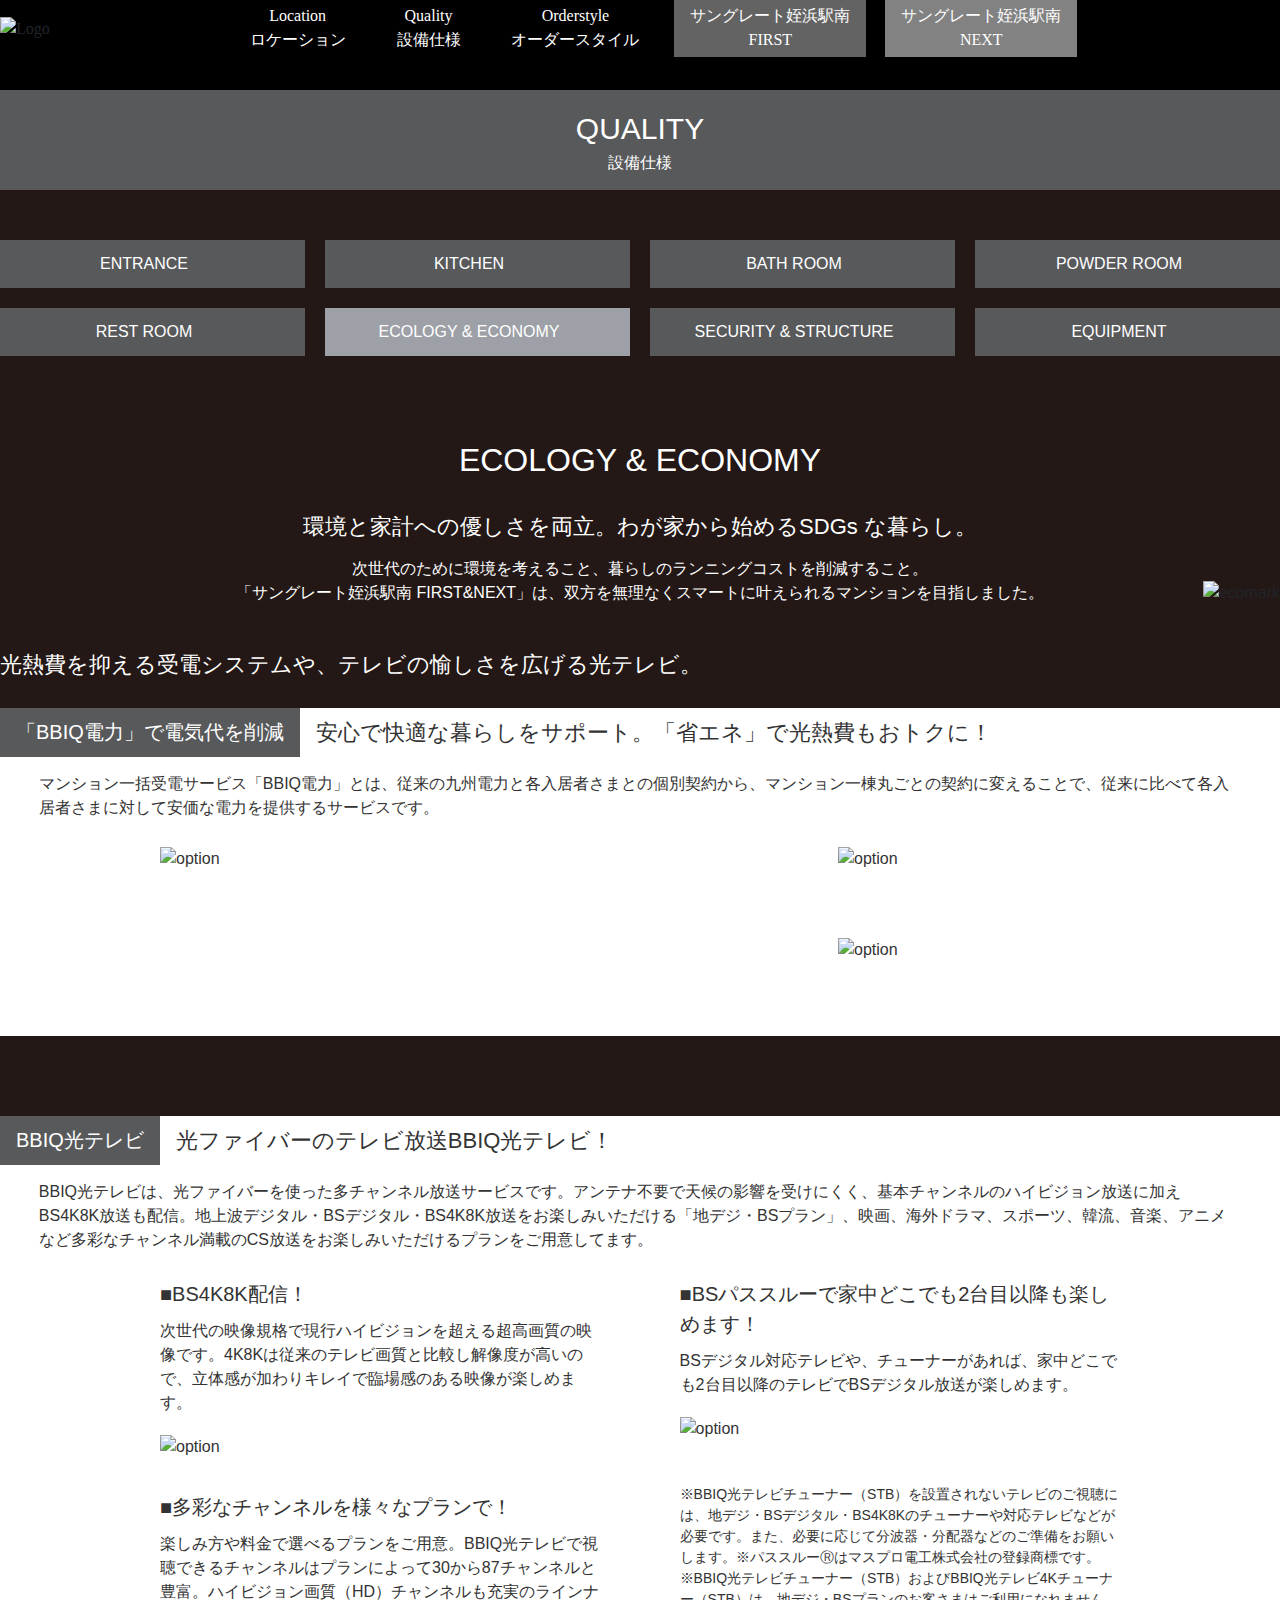
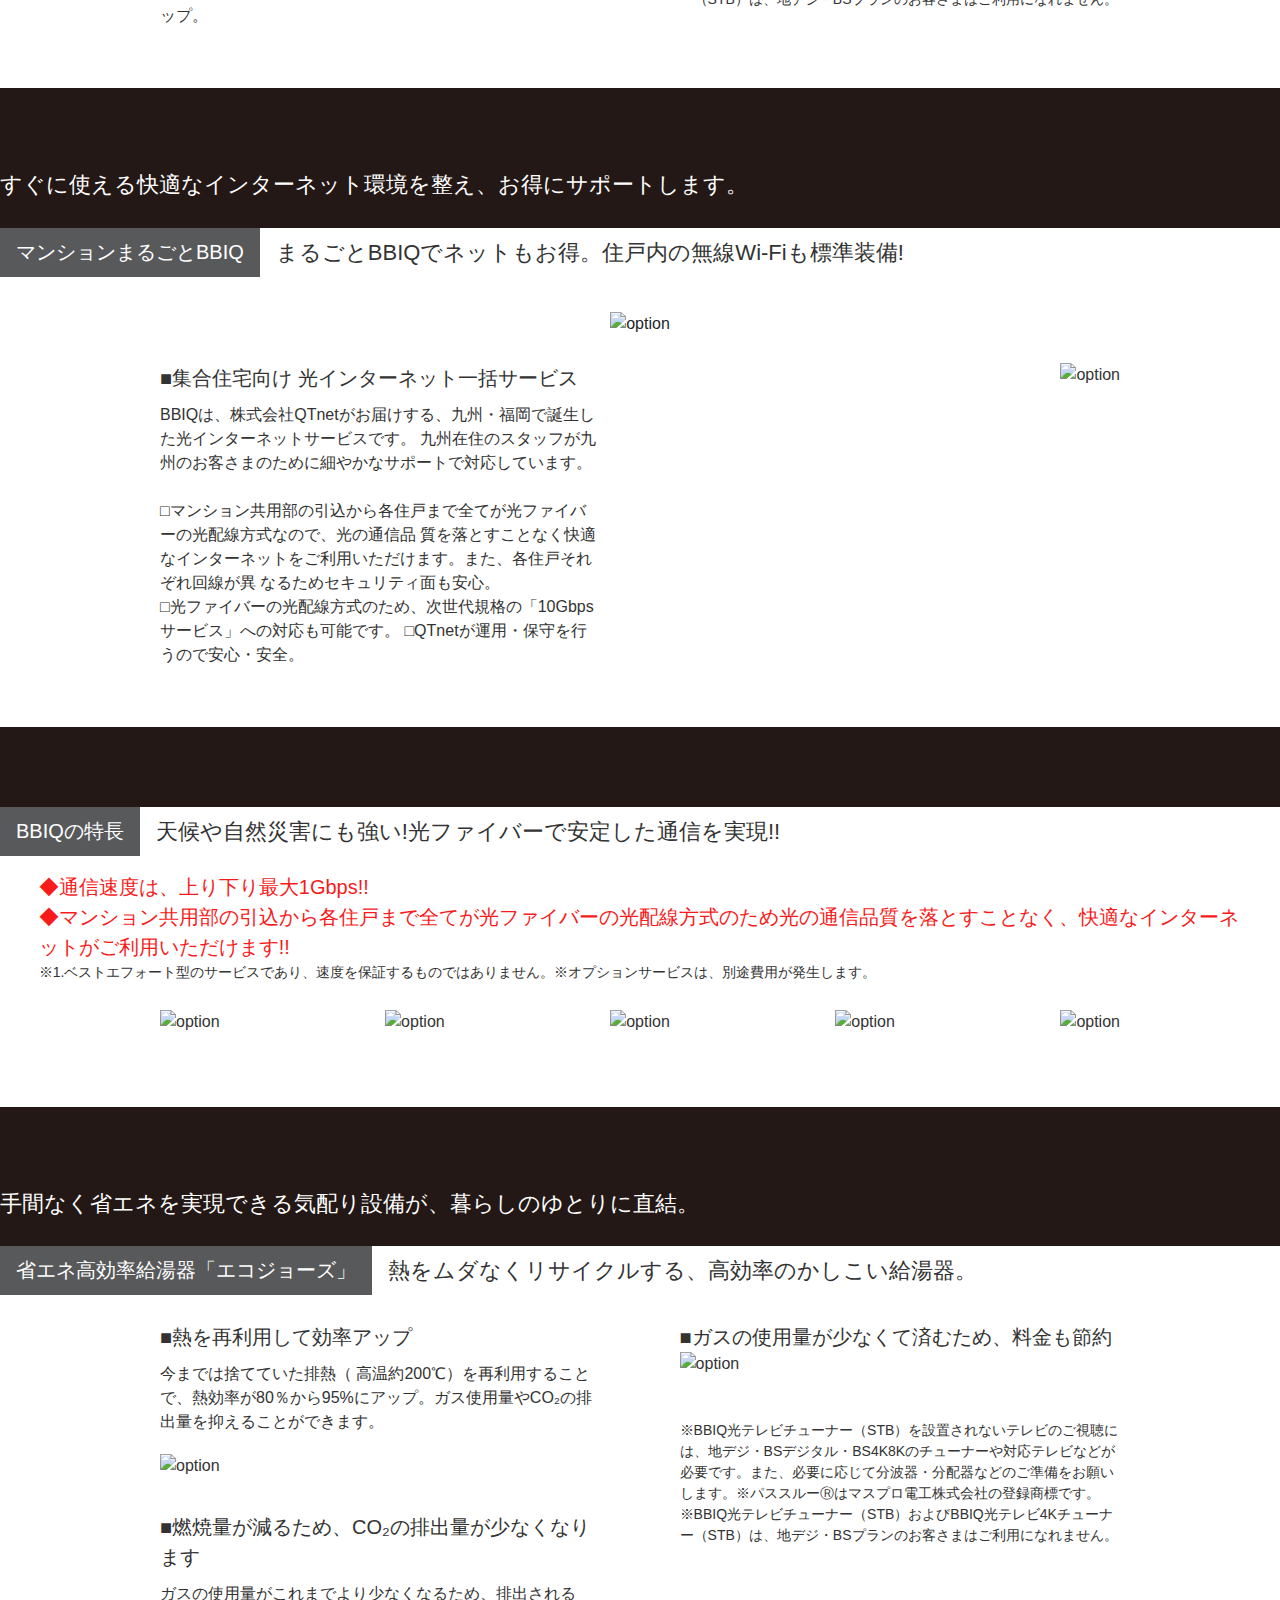
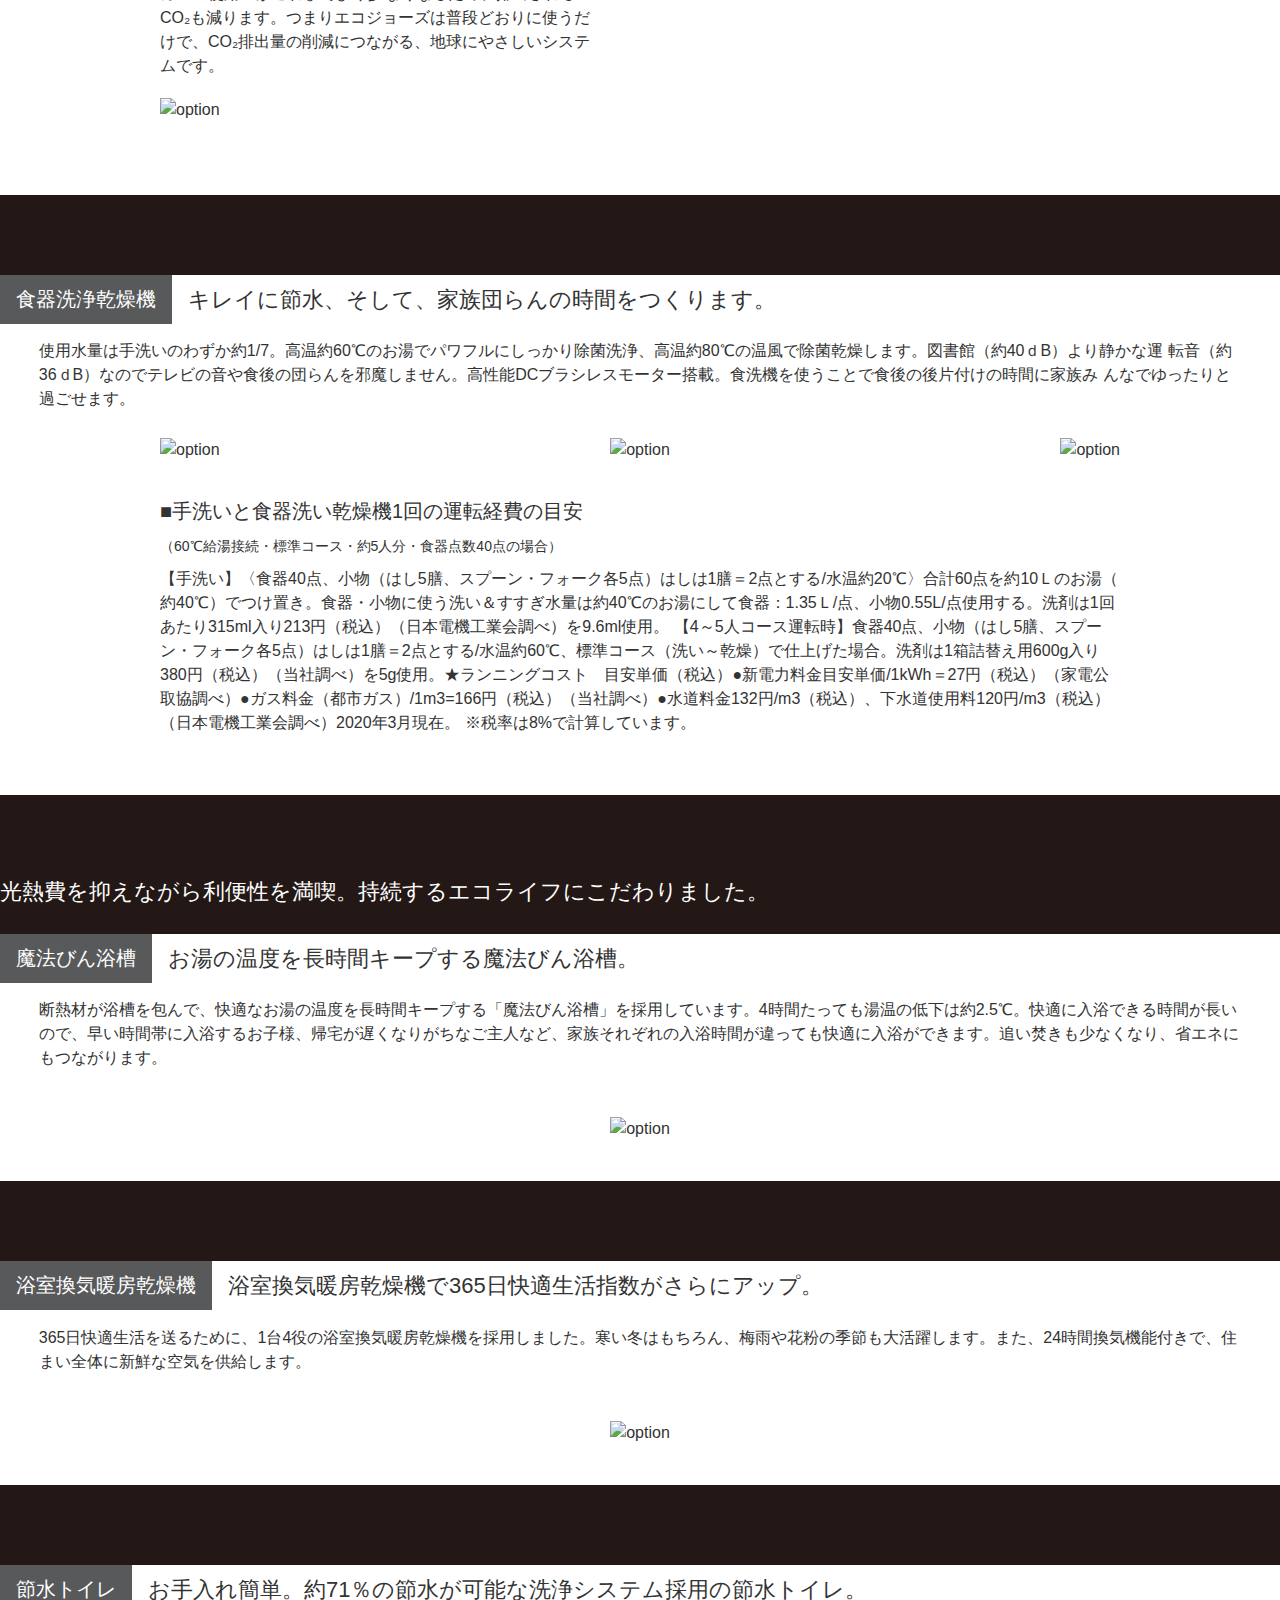
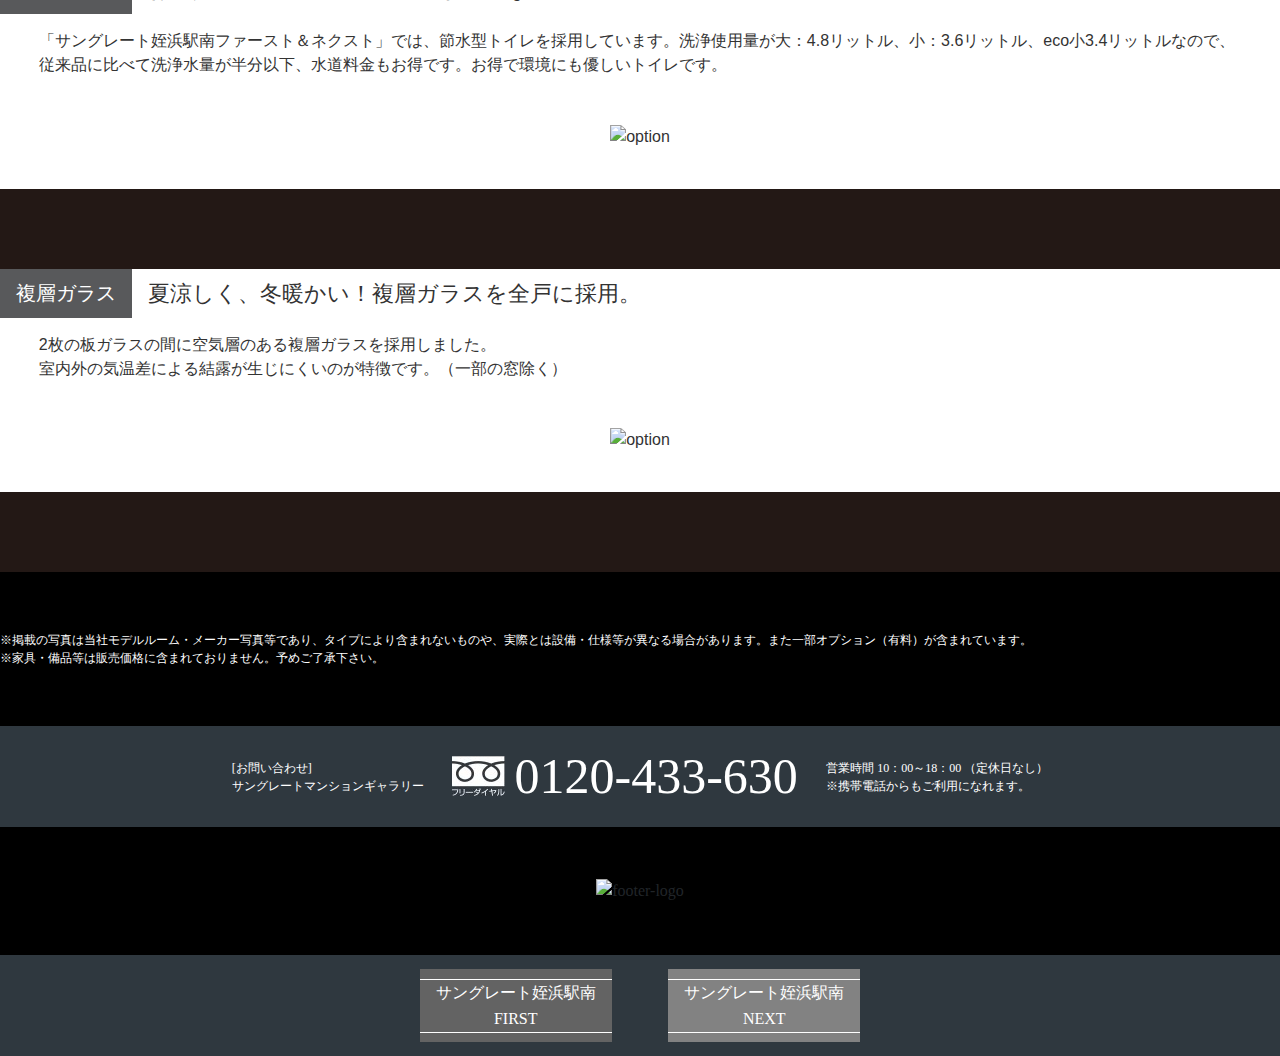
==== ecology-economy.html @ 0d8f8bd5 "fix ecology-economy sp" ====
<!DOCTYPE html>
<html lang="ja">

<head>
  <meta charset="utf-8">
  <title>ECOLOGY & ECONOMY</title>
  <meta http-equiv="X-UA-Compatible" content="IE=edge">
  <meta name="keywords" content="" />
  <meta name="description" content="" />
  <!-- favicon読み込み -->
  <link rel="icon" href="">
  <!-- Viewport読み込み -->
  <meta name="viewport" content="width=device-width, initial-scale=1, minimum-scale=1, user-scalable=yes">
  <!-- サムネイル読み込み -->
  <meta name="thumbnail" content="" />
  <!-- BootstrapのCSS読み込み -->
  <link rel="stylesheet" href="https://stackpath.bootstrapcdn.com/bootstrap/4.5.2/css/bootstrap.min.css"
    integrity="sha384-JcKb8q3iqJ61gNV9KGb8thSsNjpSL0n8PARn9HuZOnIxN0hoP+VmmDGMN5t9UJ0Z" crossorigin="anonymous">
  <!-- 個別ページStyle読み込み -->
  <link rel="stylesheet" href="stylesheet/ecology-economy/ecology-economy.css">
  <!-- Font Awesome読み込み -->
  <link rel="stylesheet" href="https://use.fontawesome.com/releases/v6.1.2/css/all.css">

</head>

<body>
  <!-- Header -->
  <header class="header" id="header">
    <div class="header__container d-flex justify-content-between">
      <div class="header__logo-area">
        <img class="header__logo-img" src="image/common/logo.png" alt="Logo">
      </div>
      <div class="header__menu-area headerMenu navWrapper align-middle">
        <nav class="headerNav">
          <ul class="header__menu-list navList d-lg-flex justify-content-between align-middle">
            <li class="header__menu-item navItem d-flex text-center c_align-items-c px-3">
              <a href="">
                <p class="header__menu-text">
                  <span class="header__menu-toptext">Location</span><br>
                  <span class="header__menu-bottomtext">ロケーション</span>
                </p>
              </a>
            </li>
            <li class="header__menu-item navItem d-flex c_align-items-c text-center px-3">
              <a href="">
                <p class="header__menu-text">
                  <span class="header__menu-toptext">Quality</span><br>
                  <span class="header__menu-bottomtext">設備仕様</span>
                </p>
              </a>
            </li>
            <li class="header__menu-item navItem d-flex c_align-items-c text-center px-3">
              <a href="">
                <p class="header__menu-text">
                  <span class="header__menu-toptext">Orderstyle</span><br>
                  <span class="header__menu-bottomtext">オーダースタイル</span>
                </p>
              </a>
            </li>
            <li
              class="header__menu-item header__menu-item--background header__menu-item--background-left navItem d-flex c_align-items-c text-center px-3">
              <a href="">
                <p class="header__menu-text">
                  <span class="header__menu-toptext">サングレート姪浜駅南</span><br>
                  <span class="header__menu-bottomtext">FIRST</span>
                </p>
              </a>
            </li>
            <li
              class="header__menu-item header__menu-item--background header__menu-item--background-right navItem d-flex c_align-items-c text-center px-3">
              <a href="">
                <p class="header__menu-text">
                  <span class="header__menu-toptext">サングレート姪浜駅南</span><br>
                  <span class="header__menu-bottomtext">NEXT</span>
                </p>
              </a>
            </li>
          </ul>
        </nav>
      </div>
      <!-- ハンバーガーメニューボタン -->
      <div burgerButton-area>
        <div class="burgerButton">
          <span class="bar bar_top"></span>
          <span class="bar bar_mid"></span>
          <span class="bar bar_bottom"></span>
        </div>
        <p class="burgerButton-menu-text">MENU</p>
      </div>
    </div>
  </header>

  <main>
    <!-- トップリボン -->
    <section class="topindex d-flex c_align-items-c" id="topindex">
      <div class="c_container">
        <p class="topindex__toptext text-center">QUALITY</p>
        <p class="topindex__bottomtext text-center">設備仕様</p>
      </div>
    </section>

    <!-- トップメニュー -->
    <section class="topmenu " id="topmenu">
      <div class="c_container topmenu__container">
        <ul class="topmenu__list-area">
          <li class="topmenu__list-item d-flex">
            <a class="w-100 d-flex c_align-items-c" href="entrance.html">
              <p class="topmenu__list-text d-inline-block">ENTRANCE</p>
              <i class="fa-solid fa-chevron-right topmenu__list-arrow pull-right"></i>
            </a>
          </li>
          <li class="topmenu__list-item d-flex">
            <a class="w-100 d-flex c_align-items-c" href="kitchen.html">
              <p class="topmenu__list-text d-inline-block">KITCHEN</p>
              <i class="fa-solid fa-chevron-right topmenu__list-arrow"></i>
            </a>
          </li>
          <li class="topmenu__list-item d-flex">
            <a class="w-100 d-flex c_align-items-c" href="bathroom.html">
              <p class="topmenu__list-text d-inline-block">BATH ROOM</p>
              <i class="fa-solid fa-chevron-right topmenu__list-arrow"></i>
            </a>
          </li>
          <li class="topmenu__list-item d-flex">
            <a class="w-100 d-flex c_align-items-c" href="powderroom.html">
              <p class="topmenu__list-text d-inline-block">POWDER ROOM</p>
              <i class="fa-solid fa-chevron-right topmenu__list-arrow"></i>
            </a>
          </li>
          <li class="topmenu__list-item d-flex">
            <a class="w-100 d-flex c_align-items-c" href="restroom.html">
              <p class="topmenu__list-text d-inline-block">REST ROOM</p>
              <i class="fa-solid fa-chevron-right topmenu__list-arrow"></i>
            </a>
          </li>
          <li class="topmenu__list-item topmenu__list-item--thispage d-flex">
            <a class="w-100 d-flex c_align-items-c" href="ecology-economy.html">
              <p class="topmenu__list-text d-inline-block">ECOLOGY & ECONOMY</p>
              <i class="fa-solid fa-chevron-right topmenu__list-arrow"></i>
            </a>
          </li>
          <li class="topmenu__list-item d-flex">
            <a class="w-100 d-flex c_align-items-c" href="security-structure.html">
              <p class="topmenu__list-text d-inline-block">SECURITY & STRUCTURE</p>
              <i class="fa-solid fa-chevron-right topmenu__list-arrow"></i>
            </a>
          </li>
          <li class="topmenu__list-item d-flex">
            <a class="w-100 d-flex c_align-items-c" href="equipment.html">
              <p class="topmenu__list-text d-inline-block">EQUIPMENT</p>
              <i class="fa-solid fa-chevron-right topmenu__list-arrow"></i>
            </a>
          </li>
        </ul>
      </div>
    </section>

    <!-- トップ -->
    <section class="topview2" id="topview2">
      <div class="c_container c_align-items-c topview2__container d-flex">
        <div class="topview2__heading-area d-flex">
          <h1 class="topview2__heading">
            ECOLOGY & ECONOMY
          </h1>
          <p class="topview2__heading-toptext">
            環境と家計への優しさを両立。わが家から始めるSDGs な暮らし。
          </p>
          <p class="topview2__heading-bottomtext">
            次世代のために環境を考えること、暮らしのランニングコストを削減すること。<br>
            「サングレート姪浜駅南 FIRST&NEXT」は、双方を無理なくスマートに叶えられるマンションを目指しました。
          </p>
        </div>
        <img class="topview2__ecomark-img" src="image/ecology-economy/ecology-economy_ecomark.png" alt="ecomark">
      </div>
    </section>

    <!-- オプション1 -->
    <section class="option">
      <div class="c_container option__container">
        <p class="option__outertext">
          光熱費を抑える受電システムや、テレビの愉しさを広げる光テレビ。
        </p>
        <div class="option__area">
          <div class="option__heading-box d-flex">
            <h2 class="option__heading-text">「BBIQ電力」で電気代を削減</h2>
            <p class="option__heading-subtext">
              安心で快適な暮らしをサポート。「省エネ」で光熱費もおトクに！
            </p>
          </div>
          <div class="option__discription-box">
            <p class="option__disctiption-text">
              マンション一括受電サービス「BBIQ電力」とは、従来の九州電力と各入居者さまとの個別契約から、マンション一棟丸ごとの契約に変えることで、従来に比べて各入居者さまに対して安価な電力を提供するサービスです。
            </p>
          </div>
          <div class="option__detail-box d-flex">
            <div class="option__detail-content d-flex">
              <img class="option__detail-content-img" src="image/ecology-economy/ecology-economy_content1-1.jpg"
                alt="option">
            </div>
            <div class="option__detail-content d-flex">
              <img class="option__detail-content-img option__detail-content-img--1-righttop"
                src="image/ecology-economy/ecology-economy_content1-2.jpg" alt="option">
              <img class="option__detail-content-img option__detail-content-img--1-rightbottom"
                src="image/ecology-economy/ecology-economy_content1-3.jpg" alt="option">
            </div>
          </div>
        </div>

        <div class="option__area">
          <div class="option__heading-box d-flex">
            <h2 class="option__heading-text">BBIQ光テレビ</h2>
            <p class="option__heading-subtext">
              光ファイバーのテレビ放送BBIQ光テレビ！
            </p>
          </div>
          <div class="option__discription-box">
            <p class="option__disctiption-text">
              BBIQ光テレビは、光ファイバーを使った多チャンネル放送サービスです。アンテナ不要で天候の影響を受けにくく、基本チャンネルのハイビジョン放送に加えBS4K8K放送も配信。地上波デジタル・BSデジタル・BS4K8K放送をお楽しみいただける「地デジ・BSプラン」、映画、海外ドラマ、スポーツ、韓流、音楽、アニメなど多彩なチャンネル満載のCS放送をお楽しみいただけるプランをご用意してます。
            </p>
          </div>
          <div class="option__detail-box d-flex">
            <div class="option__detail-content option__detail-content--2-left d-flex">
              <h3 class="option__detail-content-heading-text">■BS4K8K配信！</h3>
              <p class="option__detail-content-text">
                次世代の映像規格で現行ハイビジョンを超える超高画質の映像です。4K8Kは従来のテレビ画質と比較し解像度が高いので、立体感が加わりキレイで臨場感のある映像が楽しめます。
              </p>
              <img class="option__detail-content-img" src="image/ecology-economy/ecology-economy_content2-1.jpg"
                alt="option">
              <h3 class="option__detail-content-heading-text">■多彩なチャンネルを様々なプランで！</h3>
              <p class="option__detail-content-text">
                楽しみ方や料金で選べるプランをご用意。BBIQ光テレビで視聴できるチャンネルはプランによって30から87チャンネルと豊富。ハイビジョン画質（HD）チャンネルも充実のラインナップ。
              </p>
            </div>
            <div class="option__detail-content option__detail-content--2-right d-flex">
              <h3 class="option__detail-content-heading-text">■BSパススルーで家中どこでも2台目以降も楽しめます！</h3>
              <p class="option__detail-content-text">
                BSデジタル対応テレビや、チューナーがあれば、家中どこでも2台目以降のテレビでBSデジタル放送が楽しめます。
              </p>
              <img class="option__detail-content-img" src="image/ecology-economy/ecology-economy_content2-2.jpg"
                alt="option">
              <p class="option__detail-content-text-small">
                ※BBIQ光テレビチューナー（STB）を設置されないテレビのご視聴には、地デジ・BSデジタル・BS4K8Kのチューナーや対応テレビなどが必要です。また、必要に応じて分波器・分配器などのご準備をお願いします。※パススルーⓇはマスプロ電工株式会社の登録商標です。※BBIQ光テレビチューナー（STB）およびBBIQ光テレビ4Kチューナー（STB）は、地デジ・BSプランのお客さまはご利用になれません。
              </p>
            </div>
          </div>
        </div>

        <p class="option__outertext">
          すぐに使える快適なインターネット環境を整え、お得にサポートします。
        </p>
        <div class="option__area">
          <div class="option__heading-box d-flex">
            <h2 class="option__heading-text">マンションまるごとBBIQ</h2>
            <p class="option__heading-subtext">
              まるごとBBIQでネットもお得。住戸内の無線Wi-Fiも標準装備!
            </p>
          </div>
          <div class="option__discription-box option__discription-box--3">
            <img class="option__center-img" src="image/ecology-economy/ecology-economy_content3-1.jpg" alt="option">
          </div>
          <div class="option__detail-box d-flex">
            <div class="option__detail-content option__detail-content--2-left d-flex">
              <h3 class="option__detail-content-heading-text">■集合住宅向け 光インターネット一括サービス</h3>
              <p class="option__detail-content-text">
                BBIQは、株式会社QTnetがお届けする、九州・福岡で誕生した光インターネットサービスです。 九州在住のスタッフが九州のお客さまのために細やかなサポートで対応しています。<br>
                <br>
                □マンション共用部の引込から各住戸まで全てが光ファイバーの光配線方式なので、光の通信品
                質を落とすことなく快適なインターネットをご利用いただけます。また、各住戸それぞれ回線が異
                なるためセキュリティ面も安心。<br>
                □光ファイバーの光配線方式のため、次世代規格の「10Gbpsサービス」への対応も可能です。
                □QTnetが運用・保守を行うので安心・安全。
              </p>
            </div>
            <div class="option__detail-content d-flex">
              <img class="option__detail-content-img" src="image/ecology-economy/ecology-economy_content3-2.jpg"
                alt="option">
            </div>
          </div>
        </div>

        <div class="option__area">
          <div class="option__heading-box d-flex">
            <h2 class="option__heading-text">BBIQの特長</h2>
            <p class="option__heading-subtext">
              天候や自然災害にも強い!光ファイバーで安定した通信を実現!!
            </p>
          </div>
          <div class="option__discription-box">
            <p class="option__disctiption-text option__disctiption-text--4-top">
              ◆通信速度は、上り下り最大1Gbps!!<br>
              ◆マンション共用部の引込から各住戸まで全てが光ファイバーの光配線方式のため光の通信品質を落とすことなく、快適なインターネットがご利用いただけます!!
            </p>
            <p class="option__disctiption-text option__disctiption-text--4-top2">
              ※1.ベストエフォート型のサービスであり、速度を保証するものではありません。※オプションサービスは、別途費用が発生します。 </p>
          </div>
          <div class="option__detail-box option__detail-box--4 d-flex">
            <img class="option__detail-content-img option__detail-content-img--sp-small3" src="image/ecology-economy/ecology-economy_content4-1.jpg"
              alt="option">
            <img class="option__detail-content-img option__detail-content-img--sp-small3" src="image/ecology-economy/ecology-economy_content4-2.jpg"
              alt="option">
            <img class="option__detail-content-img option__detail-content-img--sp-small3" src="image/ecology-economy/ecology-economy_content4-3.jpg"
              alt="option">
            <img class="option__detail-content-img" src="image/ecology-economy/ecology-economy_content4-4.jpg"
              alt="option">
            <img class="option__detail-content-img" src="image/ecology-economy/ecology-economy_content4-5.jpg"
              alt="option">
          </div>
        </div>

        <p class="option__outertext">
          手間なく省エネを実現できる気配り設備が、暮らしのゆとりに直結。
        </p>
        <div class="option__area">
          <div class="option__heading-box d-flex">
            <h2 class="option__heading-text">省エネ高効率給湯器「エコジョーズ」</h2>
            <p class="option__heading-subtext">
              熱をムダなくリサイクルする、高効率のかしこい給湯器。
            </p>
          </div>
          <div class="option__detail-box d-flex">
            <div class="option__detail-content option__detail-content--2-left d-flex">
              <h3 class="option__detail-content-heading-text">■熱を再利用して効率アップ</h3>
              <p class="option__detail-content-text">
                今までは捨てていた排熱（ 高温約200℃）を再利用することで、熱効率が80％から95%にアップ。ガス使用量やCO₂の排出量を抑えることができます。
              </p>
              <img class="option__detail-content-img" src="image/ecology-economy/ecology-economy_content5-1.jpg"
                alt="option">
              <h3 class="option__detail-content-heading-text">■燃焼量が減るため、CO₂の排出量が少なくなります</h3>
              <p class="option__detail-content-text">
                ガスの使用量がこれまでより少なくなるため、排出されるCO₂も減ります。つまりエコジョーズは普段どおりに使うだけで、CO₂排出量の削減につながる、地球にやさしいシステムです。
              </p>
              <img class="option__detail-content-img" src="image/ecology-economy/ecology-economy_content5-2.jpg"
                alt="option">
            </div>
            <div class="option__detail-content option__detail-content--2-right d-flex">
              <h3 class="option__detail-content-heading-text">■ガスの使用量が少なくて済むため、料金も節約</h3>
              <img class="option__detail-content-img" src="image/ecology-economy/ecology-economy_content5-3.jpg"
                alt="option">
              <p class="option__detail-content-text-small">
                ※BBIQ光テレビチューナー（STB）を設置されないテレビのご視聴には、地デジ・BSデジタル・BS4K8Kのチューナーや対応テレビなどが必要です。また、必要に応じて分波器・分配器などのご準備をお願いします。※パススルーⓇはマスプロ電工株式会社の登録商標です。※BBIQ光テレビチューナー（STB）およびBBIQ光テレビ4Kチューナー（STB）は、地デジ・BSプランのお客さまはご利用になれません。
              </p>
            </div>
          </div>
        </div>

        <div class="option__area">
          <div class="option__heading-box d-flex">
            <h2 class="option__heading-text">食器洗浄乾燥機</h2>
            <p class="option__heading-subtext">
              キレイに節水、そして、家族団らんの時間をつくります。
            </p>
          </div>
          <div class="option__discription-box">
            <p class="option__disctiption-text">
              使用水量は手洗いのわずか約1/7。高温約60℃のお湯でパワフルにしっかり除菌洗浄、高温約80℃の温風で除菌乾燥します。図書館（約40ｄB）より静かな運
              転音（約36ｄB）なのでテレビの音や食後の団らんを邪魔しません。高性能DCブラシレスモーター搭載。食洗機を使うことで食後の後片付けの時間に家族み
              んなでゆったりと過ごせます。
            </p>
          </div>
          <div class="option__detail-box option__detail-box--6 d-flex">
            <div class="option__detail-content-top d-flex">
              <img class="option__detail-content-img" src="image/ecology-economy/ecology-economy_content6-1.jpg"
                alt="option">
              <img class="option__detail-content-img option__detail-content-img--sp-small1"
                src="image/ecology-economy/ecology-economy_content6-2.jpg" alt="option">
              <img class="option__detail-content-img option__detail-content-img--sp-small2"
                src="image/ecology-economy/ecology-economy_content6-3.jpg" alt="option">
            </div>
            <div class="option__detail-content-bottom d-flex">
              <h3 class="option__detail-content-heading-text">■手洗いと食器洗い乾燥機1回の運転経費の目安</h3>
              <p class="option__detail-content-text-small">
                （60℃給湯接続・標準コース・約5人分・食器点数40点の場合）
              </p>
              <p class="option__detail-content-text">
                【手洗い】〈食器40点、小物（はし5膳、スプーン・フォーク各5点）はしは1膳＝2点とする/水温約20℃〉合計60点を約10Ｌのお湯（
                約40℃）でつけ置き。食器・小物に使う洗い＆すすぎ水量は約40℃のお湯にして食器：1.35Ｌ/点、小物0.55L/点使用する。洗剤は1回あたり315ml入り213円（税込）（日本電機工業会調べ）を9.6ml使用。
                【4～5人コース運転時】食器40点、小物（はし5膳、スプーン・フォーク各5点）はしは1膳＝2点とする/水温約60℃、標準コース（洗い～乾燥）で仕上げた場合。洗剤は1箱詰替え用600g入り380円（税込）（当社調べ）を5g使用。★ランニングコスト　目安単価（税込）●新電力料金目安単価/1kWh＝27円（税込）（家電公取協調べ）●ガス料金（都市ガス）/1m3=166円（税込）（当社調べ）●水道料金132円/m3（税込）、下水道使用料120円/m3（税込）（日本電機工業会調べ）2020年3月現在。
                ※税率は8%で計算しています。
              </p>
            </div>
          </div>
        </div>

        <p class="option__outertext">
          光熱費を抑えながら利便性を満喫。持続するエコライフにこだわりました。
        </p>
        <div class="option__area">
          <div class="option__heading-box d-flex">
            <h2 class="option__heading-text">魔法びん浴槽</h2>
            <p class="option__heading-subtext">
              お湯の温度を長時間キープする魔法びん浴槽。
            </p>
          </div>
          <div class="option__discription-box">
            <p class="option__disctiption-text">
              断熱材が浴槽を包んで、快適なお湯の温度を長時間キープする「魔法びん浴槽」を採用しています。4時間たっても湯温の低下は約2.5℃。快適に入浴できる時間が長いので、早い時間帯に入浴するお子様、帰宅が遅くなりがちなご主人など、家族それぞれの入浴時間が違っても快適に入浴ができます。追い焚きも少なくなり、省エネにもつながります。
            </p>
          </div>
          <div class="option__detail-box option__detail-box--center d-flex">
            <img class="option__center-img option__center-img--pc" src="image/ecology-economy/ecology-economy_content7-1.jpg" alt="option">
            <img class="option__center-img option__center-img--sp" src="image/ecology-economy/ecology-economy_content7-1-1sp.jpg" alt="option">
            <img class="option__center-img option__center-img--sp" src="image/ecology-economy/ecology-economy_content7-1-2sp.jpg" alt="option">
          </div>
        </div>

        <div class="option__area">
          <div class="option__heading-box d-flex">
            <h2 class="option__heading-text">浴室換気暖房乾燥機</h2>
            <p class="option__heading-subtext">
              浴室換気暖房乾燥機で365日快適生活指数がさらにアップ。
            </p>
          </div>
          <div class="option__discription-box">
            <p class="option__disctiption-text">
              365日快適生活を送るために、1台4役の浴室換気暖房乾燥機を採用しました。寒い冬はもちろん、梅雨や花粉の季節も大活躍します。また、24時間換気機能付きで、住まい全体に新鮮な空気を供給します。
            </p>
          </div>
          <div class="option__detail-box option__detail-box--center d-flex">
            <img class="option__center-img option__center-img--pc" src="image/ecology-economy/ecology-economy_content8-1.jpg" alt="option">
            <img class="option__center-img option__center-img--sp" src="image/ecology-economy/ecology-economy_content8-1-1sp.jpg" alt="option">
            <img class="option__center-img option__center-img--sp" src="image/ecology-economy/ecology-economy_content8-1-2sp.jpg" alt="option">
            <img class="option__center-img option__center-img--sp" src="image/ecology-economy/ecology-economy_content8-1-3sp.jpg" alt="option">
            <img class="option__center-img option__center-img--sp" src="image/ecology-economy/ecology-economy_content8-1-4sp.jpg" alt="option">
          </div>
        </div>

        <div class="option__area">
          <div class="option__heading-box d-flex">
            <h2 class="option__heading-text">節水トイレ</h2>
            <p class="option__heading-subtext">
              お手入れ簡単。約71％の節水が可能な洗浄システム採用の節水トイレ。
            </p>
          </div>
          <div class="option__discription-box">
            <p class="option__disctiption-text">
              「サングレート姪浜駅南ファースト＆ネクスト」では、節水型トイレを採用しています。洗浄使用量が大：4.8リットル、小：3.6リットル、eco小3.4リットルなので、従来品に比べて洗浄水量が半分以下、水道料金もお得です。お得で環境にも優しいトイレです。
            </p>
          </div>
          <div class="option__detail-box option__detail-box--center d-flex">
            <img class="option__center-img option__center-img--pc" src="image/ecology-economy/ecology-economy_content9-1.jpg" alt="option">
            <img class="option__center-img option__center-img--sp" src="image/ecology-economy/ecology-economy_content9-1-1sp.jpg" alt="option">
            <img class="option__center-img option__center-img--sp" src="image/ecology-economy/ecology-economy_content9-1-2sp.jpg" alt="option">
          </div>
        </div>

        <div class="option__area">
          <div class="option__heading-box d-flex">
            <h2 class="option__heading-text">複層ガラス</h2>
            <p class="option__heading-subtext">
              夏涼しく、冬暖かい！複層ガラスを全戸に採用。
            </p>
          </div>
          <div class="option__discription-box">
            <p class="option__disctiption-text">
              2枚の板ガラスの間に空気層のある複層ガラスを採用しました。<br>
              室内外の気温差による結露が生じにくいのが特徴です。（一部の窓除く）
            </p>
          </div>
          <div class="option__detail-box option__detail-box--center d-flex">
            <img class="option__center-img option__center-img--pc" src="image/ecology-economy/ecology-economy_content10-1.jpg" alt="option">
            <img class="option__center-img option__center-img--sp" src="image/ecology-economy/ecology-economy_content10-1-1sp.jpg" alt="option">
            <img class="option__center-img option__center-img--sp" src="image/ecology-economy/ecology-economy_content10-1-2sp.jpg" alt="option">
          </div>
        </div>
      </div>
    </section>


    <!-- Footer -->
    <footer class="footer" id="footer">
      <div class="footer__attention-area d-flex c_align-items-c">
        <div class="c_container">
          <p class="footer__attention-text">
            ※掲載の写真は当社モデルルーム・メーカー写真等であり、タイプにより含まれないものや、実際とは設備・仕様等が異なる場合があります。また一部オプション（有料）が含まれています。<br>
            ※家具・備品等は販売価格に含まれておりません。予めご了承下さい。
          </p>
        </div>
      </div>
      <div class="footer__top-area d-flex justify-content-center c_align-items-c">
        <div class="footer__top-left-box">
          <p class="footer__top-left-text">
            [お問い合わせ]<br>
            サングレートマンションギャラリー
          </p>
        </div>
        <div class="footer__top-middle-box d-flex justify-content-center c_align-items-c">
          <img class="footer__top-middle-img" src="image/common/freedial.jpg" alt="">
          <p class="footer__top-middle-text">
            0120-433-630
          </p>
        </div>
        <div class="footer__top-right-box">
          <p class="footer__top-right-text">
            営業時間 10：00～18：00 （定休日なし）<br>
            ※携帯電話からもご利用になれます。
          </p>
        </div>
      </div>
      <div class="footer__middle-area d-flex justify-content-center c_align-items-c">
        <img class="footer__middle-img" src="image/common/footer.jpg" alt="footer-logo">
      </div>
      <div class="footer__bottom-area justify-content-center c_align-items-c">
        <div class="footer__bottom-box footer__bottom-box--left d-flex c_align-items-c">
          <a href="">
            <p class="footer__bottom-text  text-center px-3">
              サングレート姪浜駅南<br>
              FIRST
            </p>
          </a>
        </div>
        <div class="footer__bottom-box footer__bottom-box--right d-flex c_align-items-c ">
          <a href="">
            <p class="footer__bottom-text text-center px-3">
              サングレート姪浜駅南<br>
              NEXT
            </p>
          </a>
        </div>
      </div>
    </footer>
    <!-- jQuery Javascript読み込み -->
    <script src="https://ajax.googleapis.com/ajax/libs/jquery/3.4.1/jquery.min.js"></script>
    <!-- Bootstrap Javascript読み込み-->
    <script src="//maxcdn.bootstrapcdn.com/bootstrap/3.3.5/js/bootstrap.min.js"></script>
    <!-- Javascript読み込み -->
    <script src="script/script.js"></script>
</body>

</html>
---- stylesheet/ecology-economy/ecology-economy.css ----
@charset "UTF-8";
/*! destyle.css v2.0.2 | MIT License | https://github.com/nicolas-cusan/destyle.css */
/* Reset box-model and set borders */
/* ============================================ */
*,
::before,
::after {
  box-sizing: border-box;
  border-style: solid;
  border-width: 0;
}

/* Document */
/* ============================================ */
/**
 * 1. Correct the line height in all browsers.
 * 2. Prevent adjustments of font size after orientation changes in iOS.
 * 3. Remove gray overlay on links for iOS.
 */
html {
  line-height: 1.15; /* 1 */
  -webkit-text-size-adjust: 100%; /* 2 */
  -webkit-tap-highlight-color: transparent; /* 3*/
}

/* Sections */
/* ============================================ */
/**
 * Remove the margin in all browsers.
 */
body {
  margin: 0;
}

/**
 * Render the `main` element consistently in IE.
 */
main {
  display: block;
}

/* Vertical rhythm */
/* ============================================ */
p,
table,
blockquote,
address,
pre,
iframe,
form,
figure,
dl {
  margin: 0;
}

/* Headings */
/* ============================================ */
h1,
h2,
h3,
h4,
h5,
h6 {
  font-size: inherit;
  line-height: inherit;
  font-weight: inherit;
  margin: 0;
}

/* Lists (enumeration) */
/* ============================================ */
ul,
ol {
  margin: 0;
  padding: 0;
  list-style: none;
}

/* Lists (definition) */
/* ============================================ */
dt {
  font-weight: bold;
}

dd {
  margin-left: 0;
}

/* Grouping content */
/* ============================================ */
/**
 * 1. Add the correct box sizing in Firefox.
 * 2. Show the overflow in Edge and IE.
 */
hr {
  box-sizing: content-box; /* 1 */
  height: 0; /* 1 */
  overflow: visible; /* 2 */
  border-top-width: 1px;
  margin: 0;
  clear: both;
  color: inherit;
}

/**
 * 1. Correct the inheritance and scaling of font size in all browsers.
 * 2. Correct the odd `em` font sizing in all browsers.
 */
pre {
  font-family: monospace, monospace; /* 1 */
  font-size: inherit; /* 2 */
}

address {
  font-style: inherit;
}

/* Text-level semantics */
/* ============================================ */
/**
 * Remove the gray background on active links in IE 10.
 */
a {
  background-color: transparent;
  text-decoration: none;
  color: inherit;
}

a:hover {
  text-decoration: none;
  color: inherit;
}

/**
 * 1. Remove the bottom border in Chrome 57-
 * 2. Add the correct text decoration in Chrome, Edge, IE, Opera, and Safari.
 */
abbr[title] {
  text-decoration: underline; /* 2 */
  -webkit-text-decoration: underline dotted;
          text-decoration: underline dotted; /* 2 */
}

/**
 * Add the correct font weight in Chrome, Edge, and Safari.
 */
b,
strong {
  font-weight: bolder;
}

/**
 * 1. Correct the inheritance and scaling of font size in all browsers.
 * 2. Correct the odd `em` font sizing in all browsers.
 */
code,
kbd,
samp {
  font-family: monospace, monospace; /* 1 */
  font-size: inherit; /* 2 */
}

/**
 * Add the correct font size in all browsers.
 */
small {
  font-size: 80%;
}

/**
 * Prevent `sub` and `sup` elements from affecting the line height in
 * all browsers.
 */
sub,
sup {
  font-size: 75%;
  line-height: 0;
  position: relative;
  vertical-align: baseline;
}

sub {
  bottom: -0.25em;
}

sup {
  top: -0.5em;
}

/* Embedded content */
/* ============================================ */
/**
 * Prevent vertical alignment issues.
 */
img,
embed,
object,
iframe {
  vertical-align: middle;
}

/* Forms */
/* ============================================ */
/**
 * Reset form fields to make them styleable
 */
button,
input,
optgroup,
select,
textarea {
  -webkit-appearance: none;
  -moz-appearance: none;
       appearance: none;
  vertical-align: middle;
  color: inherit;
  font: inherit;
  background: transparent;
  padding: 0;
  margin: 0;
  outline: 0;
  border-radius: 0;
  text-align: inherit;
}

/**
 * Reset radio and checkbox appearance to preserve their look in iOS.
 */
[type=checkbox] {
  -webkit-appearance: checkbox;
  -moz-appearance: checkbox;
       appearance: checkbox;
}

[type=radio] {
  -webkit-appearance: radio;
  -moz-appearance: radio;
       appearance: radio;
}

/**
 * Show the overflow in IE.
 * 1. Show the overflow in Edge.
 */
button,
input {
  /* 1 */
  overflow: visible;
}

/**
 * Remove the inheritance of text transform in Edge, Firefox, and IE.
 * 1. Remove the inheritance of text transform in Firefox.
 */
button,
select {
  /* 1 */
  text-transform: none;
}

/**
 * Correct the inability to style clickable types in iOS and Safari.
 */
button,
[type=button],
[type=reset],
[type=submit] {
  cursor: pointer;
  -webkit-appearance: none;
  -moz-appearance: none;
       appearance: none;
}

button[disabled],
[type=button][disabled],
[type=reset][disabled],
[type=submit][disabled] {
  cursor: default;
}

/**
 * Remove the inner border and padding in Firefox.
 */
button::-moz-focus-inner,
[type=button]::-moz-focus-inner,
[type=reset]::-moz-focus-inner,
[type=submit]::-moz-focus-inner {
  border-style: none;
  padding: 0;
}

/**
 * Restore the focus styles unset by the previous rule.
 */
button:-moz-focusring,
[type=button]:-moz-focusring,
[type=reset]:-moz-focusring,
[type=submit]:-moz-focusring {
  outline: 1px dotted ButtonText;
}

/**
 * Remove arrow in IE10 & IE11
 */
select::-ms-expand {
  display: none;
}

/**
 * Remove padding
 */
option {
  padding: 0;
}

/**
 * Reset to invisible
 */
fieldset {
  margin: 0;
  padding: 0;
  min-width: 0;
}

/**
 * 1. Correct the text wrapping in Edge and IE.
 * 2. Correct the color inheritance from `fieldset` elements in IE.
 * 3. Remove the padding so developers are not caught out when they zero out
 *    `fieldset` elements in all browsers.
 */
legend {
  color: inherit; /* 2 */
  display: table; /* 1 */
  max-width: 100%; /* 1 */
  padding: 0; /* 3 */
  white-space: normal; /* 1 */
}

/**
 * Add the correct vertical alignment in Chrome, Firefox, and Opera.
 */
progress {
  vertical-align: baseline;
}

/**
 * Remove the default vertical scrollbar in IE 10+.
 */
textarea {
  overflow: auto;
}

/**
 * Correct the cursor style of increment and decrement buttons in Chrome.
 */
[type=number]::-webkit-inner-spin-button,
[type=number]::-webkit-outer-spin-button {
  height: auto;
}

/**
 * 1. Correct the outline style in Safari.
 */
[type=search] {
  outline-offset: -2px; /* 1 */
}

/**
 * Remove the inner padding in Chrome and Safari on macOS.
 */
[type=search]::-webkit-search-decoration {
  -webkit-appearance: none;
}

/**
 * 1. Correct the inability to style clickable types in iOS and Safari.
 * 2. Change font properties to `inherit` in Safari.
 */
::-webkit-file-upload-button {
  -webkit-appearance: button; /* 1 */
  font: inherit; /* 2 */
}

/**
 * Clickable labels
 */
label[for] {
  cursor: pointer;
}

/* Interactive */
/* ============================================ */
/*
 * Add the correct display in Edge, IE 10+, and Firefox.
 */
details {
  display: block;
}

/*
 * Add the correct display in all browsers.
 */
summary {
  display: list-item;
}

/*
 * Remove outline for editable content.
 */
[contenteditable] {
  outline: none;
}

/* Table */
/* ============================================ */
table {
  border-collapse: collapse;
  border-spacing: 0;
}

caption {
  text-align: left;
}

td,
th {
  vertical-align: top;
  padding: 0;
}

th {
  text-align: left;
  font-weight: bold;
}

/* Misc */
/* ============================================ */
/**
 * Add the correct display in IE 10+.
 */
template {
  display: none;
}

/**
 * Add the correct display in IE 10.
 */
[hidden] {
  display: none;
}

/* Sass変数定義 */
main {
  background-color: #231815;
}

h1,
h2,
h3,
h4,
h5,
h6,
p,
li {
  color: #fff;
}

p {
  font-size: 16px;
}

.c_container {
  width: 1280px;
  max-width: 1280px;
  margin-left: auto;
  margin-right: auto;
}

.c_align-items-c {
  align-items: center;
}

.topindex {
  height: 100px;
  background-color: #58595B;
}

.topindex__toptext {
  font-size: 30px;
}

.topmenu__container {
  margin-top: 50px;
}

.topmenu__list-area {
  display: grid;
  grid-template-columns: 1fr 1fr 1fr 1fr;
  gap: 20px;
}

.topmenu__list-item {
  height: 48.01px;
  background-color: #58595B;
}

.topmenu__list-item--thispage {
  background-color: #9DA0A6;
}

.topmenu__list-text {
  margin-left: auto;
  margin-right: auto;
}

.topmenu__list-arrow {
  margin-right: 17px;
}

.topview__container {
  margin-top: 80px;
}

.topview__heading {
  font-size: 32px;
}

.topview__container {
  margin-top: 60px;
}

.topview__heading-toptext {
  font-size: 22px;
  margin-top: 25.8px;
}

.topview__heading-bottomtext {
  margin-top: 14px;
}

.topview2__container {
  position: relative;
  margin-top: 80px;
  justify-content: center;
}

.topview2__heading-area {
  flex-direction: column;
  justify-content: center;
}

.topview2__heading {
  text-align: center;
  font-size: 32px;
}

.topview2__heading-toptext {
  text-align: center;
  font-size: 22px;
  margin-top: 25.8px;
}

.topview2__heading-bottomtext {
  text-align: center;
  margin-top: 14px;
}

.topview2__ecomark-img {
  position: absolute;
  right: 0;
  bottom: 0;
}

.discription__container {
  margin-top: 80.4px;
}

.discription__heading {
  padding: 1rem;
  font-size: 22px;
  border: 1px solid #ffffff;
}

.discription__text {
  margin-top: 25.4px;
  font-size: 22px;
}

@media all and (max-width: 768px) {
  main {
    margin-top: 90px;
  }
  .c_container {
    width: 92%;
    max-width: 92%;
    flex-direction: column;
  }
  .topmenu__list-area {
    grid-template-columns: 1fr 1fr;
    gap: 2.8%;
  }
  .topmenu__list-text {
    text-align: center;
  }
  .topview__heading-area {
    width: 100%;
  }
  .topview__image-area {
    margin-top: 60px;
  }
  .topview2__heading-area {
    width: 100%;
  }
  .topview2__image-area {
    margin-top: 96px;
  }
  .discription__heading {
    width: 85.7%;
  }
}
/* ヘッダースタイル共通 */
.header {
  height: 90px;
  background-color: #000000;
  font-family: serif;
}

.header__container {
  align-items: center;
}

.header__logo-img {
  height: 100%;
}

.header__menu-item {
  align-items: center;
  height: 56.8px;
  margin-right: 18.9px;
}

.header__menu-item--background-left {
  background-color: rgb(99, 99, 99);
}

.header__menu-item--background-right {
  background-color: rgb(130, 130, 130);
}

/* ハンバーガーメニュー */
/* ハンバーガーメニュー初期非表示 */
.burgerButton-area {
  display: none;
}

.burgerButton-menu-text {
  display: none;
}

/* レスポンシブ */
@media all and (max-width: 768px) {
  .header {
    position: fixed;
    z-index: 10;
    top: 0;
    width: 100%;
  }
  .header br {
    display: none;
  }
  /*ハンバーガーメニュー */
  /* ハンバーガーメニューボタン */
  .burgerButton-area {
    display: block;
  }
  .burgerButton-menu-text {
    display: block;
  }
  .burgerButton {
    display: block;
    width: 60px;
    height: 60px;
    position: relative;
    z-index: 20;
    border: none;
    float: right;
  }
  .bar {
    width: 30px;
    height: 1px;
    display: block;
    position: absolute;
    left: 50%;
    transform: translateX(-50%);
    background-color: #fff;
  }
  .bar_top {
    top: 20px;
  }
  .bar_mid {
    top: 50%;
    transform: translate(-50%, -50%);
  }
  .bar_bottom {
    bottom: 20px;
  }
  .burgerButton.close .bar_top {
    transform: translate(-50%, 10px) rotate(45deg);
    transition: transform 0.3s;
  }
  .burgerButton.close .bar_mid {
    opacity: 0;
    transition: opacity 0.3s;
  }
  .burgerButton.close .bar_bottom {
    transform: translate(-50%, -8px) rotate(-45deg);
    transition: transform 0.3s;
  }
  .burgerButton-menu-text {
    text-align: center;
  }
  /* ハンバーガーメニュー内スタイル */
  .navWrapper {
    transform: translateX(100%);
    transition: 0.3s;
    width: 100vw;
    height: 100vh;
    position: fixed;
    top: 0;
    left: 0;
    z-index: 10;
  }
  .headerNav {
    background-color: #1B1310;
    z-index: 5;
    width: 100%;
    height: 65vh;
    right: 0;
    position: absolute;
  }
  .headerNav .navList {
    display: block;
    position: absolute;
    top: 35vh;
    right: -6%;
    transform: translate(-50%, -50%);
    text-align: center;
  }
  .headerNav .navItem {
    margin-right: 0;
    display: block;
  }
  /* burgerButtonがクリックされ、jQueryでcloseクラスが追加された時のアクション */
  .burgerButton .close .bar_top {
    transform: translate(-50%, 10px) rotate(45deg);
    transition: transform 0.3s;
  }
  .burgerButton .close .bar_mid {
    opacity: 0;
    transition: opacity 0.3s;
  }
  .burgerButton .close .bar_bottom {
    transform: translate(-50%, -8px) rotate(-45deg);
    transition: transform 0.3s;
  }
  /* ハンバーガーボタンが押され、slide-in classが追加されたときのアクション */
  .slide-in {
    transform: translateX(0);
    transition: 0.3s;
  }
  .headerMenu li {
    line-height: 48px;
  }
}
/* フッター共通スタイル */
.footer {
  font-family: serif;
}

.footer__attention-area {
  height: 154px;
  background-color: #000000;
}

.footer__attention-text {
  font-size: 12px;
}

.footer__top-area {
  height: 100.8px;
  background-color: rgb(47, 56, 63);
}

.footer__middle-area {
  height: 128.3px;
  background-color: #000000;
}

.footer__top-left-text {
  font-size: 12px;
}

.footer__top-middle-box {
  margin-left: 28.3px;
  margin-right: 28.3px;
}

.footer__top-middle-img {
  margin-right: 9.4px;
}

.footer__top-middle-text {
  font-size: 50px;
}

.footer__top-right-text {
  font-size: 12px;
}

.footer__bottom-area {
  display: flex;
  height: 100.8px;
  background-color: rgb(47, 56, 63);
}

.footer__bottom-box {
  height: 73.3px;
}

.footer__bottom-box--left {
  margin-right: 28.3px;
  background-color: rgb(99, 99, 99);
}

.footer__bottom-box--right {
  margin-left: 28.3px;
  background-color: rgb(130, 130, 130);
}

.footer__bottom-text {
  line-height: 26px;
  border-top: 1px solid #ffffff;
  border-bottom: 1px solid #ffffff;
}

@media all and (max-width: 768px) {
  .footer__top-area {
    flex-direction: column;
    height: auto;
    padding-top: 1.5rem;
    padding-bottom: 1.5rem;
  }
  .footer__top-left-box {
    margin-top: 8.4px;
  }
  .footer__top-left-text {
    text-align: center;
  }
  .footer__top-middle-img {
    width: 11%;
  }
  .footer__top-middle-text {
    font-size: 36px;
  }
  .footer__top-right-box {
    margin-bottom: 8.4px;
  }
  .footer__top-right-text {
    text-align: center;
  }
  .footer__bottom-area {
    display: none;
  }
}
.option {
  margin-top: 43.7px;
  margin-bottom: 26.2px;
}

.option__outertext {
  margin-bottom: 26.2px;
  font-size: 22px;
}

.option__area {
  background-color: #ffffff;
  margin-bottom: 80px;
}

.option__heading-box {
  justify-content: start;
}

.option__heading-text {
  line-height: 49px;
  font-size: 20px;
  background-color: #58595B;
  padding-left: 1rem;
  padding-right: 1rem;
}

.option__heading-subtext {
  line-height: 49px;
  font-size: 22px;
  color: #333333;
  padding-left: 1rem;
  padding-right: 1rem;
}

.option__discription-box {
  margin-top: 15.3px;
  margin-left: auto;
  margin-right: auto;
  width: 1202.4px;
}

.option__disctiption-text {
  color: #333333;
}

.option__detail-content {
  flex-direction: column;
}

.option__detail-box {
  justify-content: space-between;
  margin-left: auto;
  margin-right: auto;
  margin-top: 27.3px;
  padding-bottom: 40px;
  width: 960px;
  color: #333333;
}

.option__detail-content-heading-text {
  font-size: 20px;
  color: #333333;
}

.option__detail-content-top {
  justify-content: space-between;
  flex-wrap: wrap;
}

.option__detail-content-bottom {
  flex-direction: column;
}

.option__detail-content-text {
  margin-top: 10px;
  margin-bottom: 20px;
  color: #333333;
}

.option__detail-content-img {
  margin-bottom: 33.2px;
}

.option__center-img {
  margin-top: 20px;
  margin-left: auto;
  margin-right: auto;
}

.option__center-img--sp {
  display: none;
}

.option__detail-content-text-small {
  margin-top: 10px;
  color: #333333;
  font-size: 14px;
}

.option__detail-content-img--1-righttop {
  width: 282px;
}

.option__detail-content-img--1-rightbottom {
  margin-top: 34px;
}

.option__detail-content--2-left {
  width: 440.9px;
}

.option__detail-content--2-right {
  width: 440.4px;
}

.option__discription-box--3 {
  text-align: center;
}

.option__disctiption-text--4-top {
  font-size: 20px;
  color: #F81B1B;
}

.option__disctiption-text--4-top2 {
  font-size: 14px;
}

.option__detail-box--4 {
  flex-wrap: wrap;
}

.option__detail-box--6 {
  flex-direction: column;
}

@media all and (max-width: 768px) {
  .topview2__ecomark-img {
    top: 90px;
  }
  .topview2__heading-toptext {
    margin-top: 146px;
  }
  .option__heading-box {
    flex-direction: column;
  }
  .option__heading-text {
    width: 100%;
  }
  .option__heading-subtext {
    width: 88.2%;
    margin-top: 1.5rem;
    margin-left: auto;
    margin-right: auto;
    padding-left: 0;
    padding-right: 0;
    line-height: 32px;
  }
  .option__discription-box {
    width: 88.2%;
  }
  .option__center-img {
    margin-left: auto;
    margin-right: auto;
    width: 100%;
  }
  .option__center-img--pc {
    display: none;
  }
  .option__center-img--sp {
    display: inherit;
  }
  .option__detail-box {
    flex-direction: column;
    width: 88.2%;
  }
  .option__detail-content-img {
    width: 100%;
  }
  .option__detail-content-img--sp-small1 {
    width: 49.3%;
  }
  .option__detail-content-img--sp-small2 {
    width: 45.6%;
  }
  .option__detail-content-img--sp-small3 {
    width: 73.2%;
    margin-left: auto;
    margin-right: auto;
  }
  .option__detail-content--2-left {
    width: 100%;
  }
  .option__detail-content--2-right {
    width: 100%;
  }
}/*# sourceMappingURL=ecology-economy.css.map */
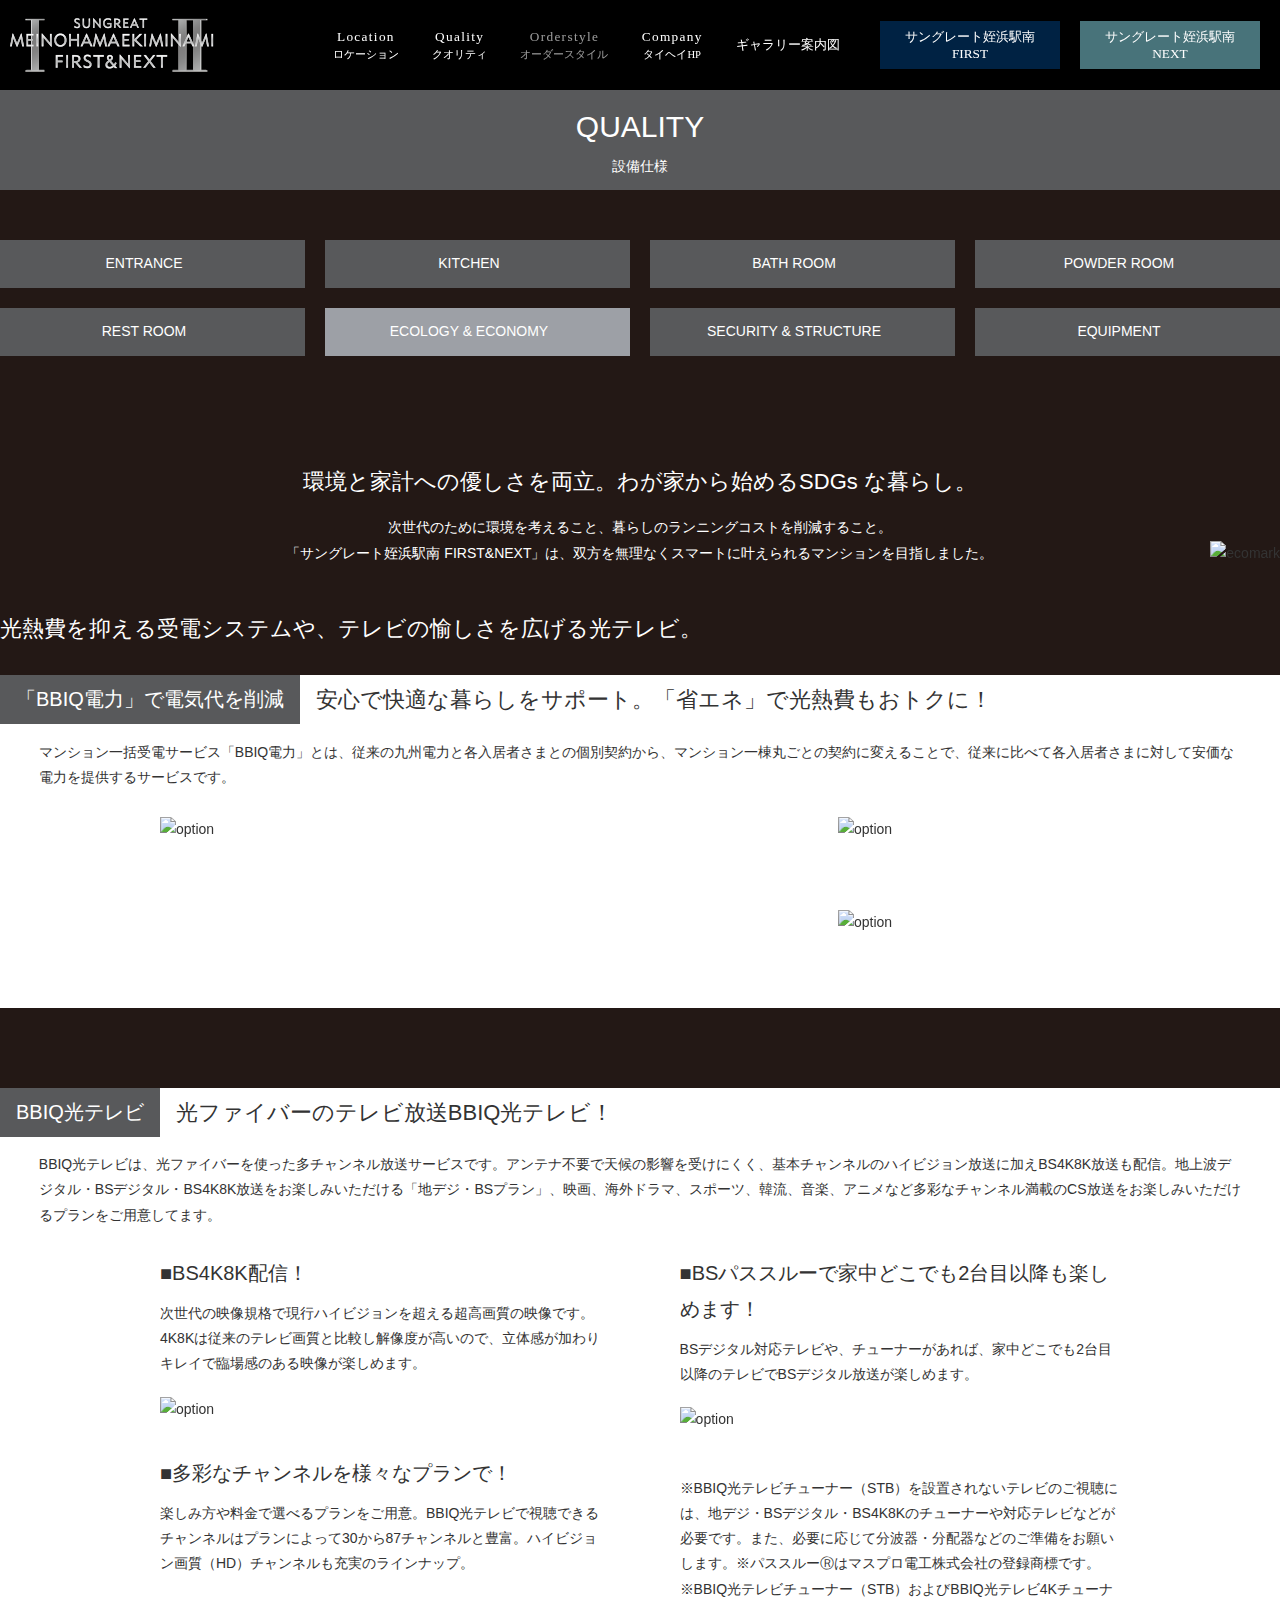
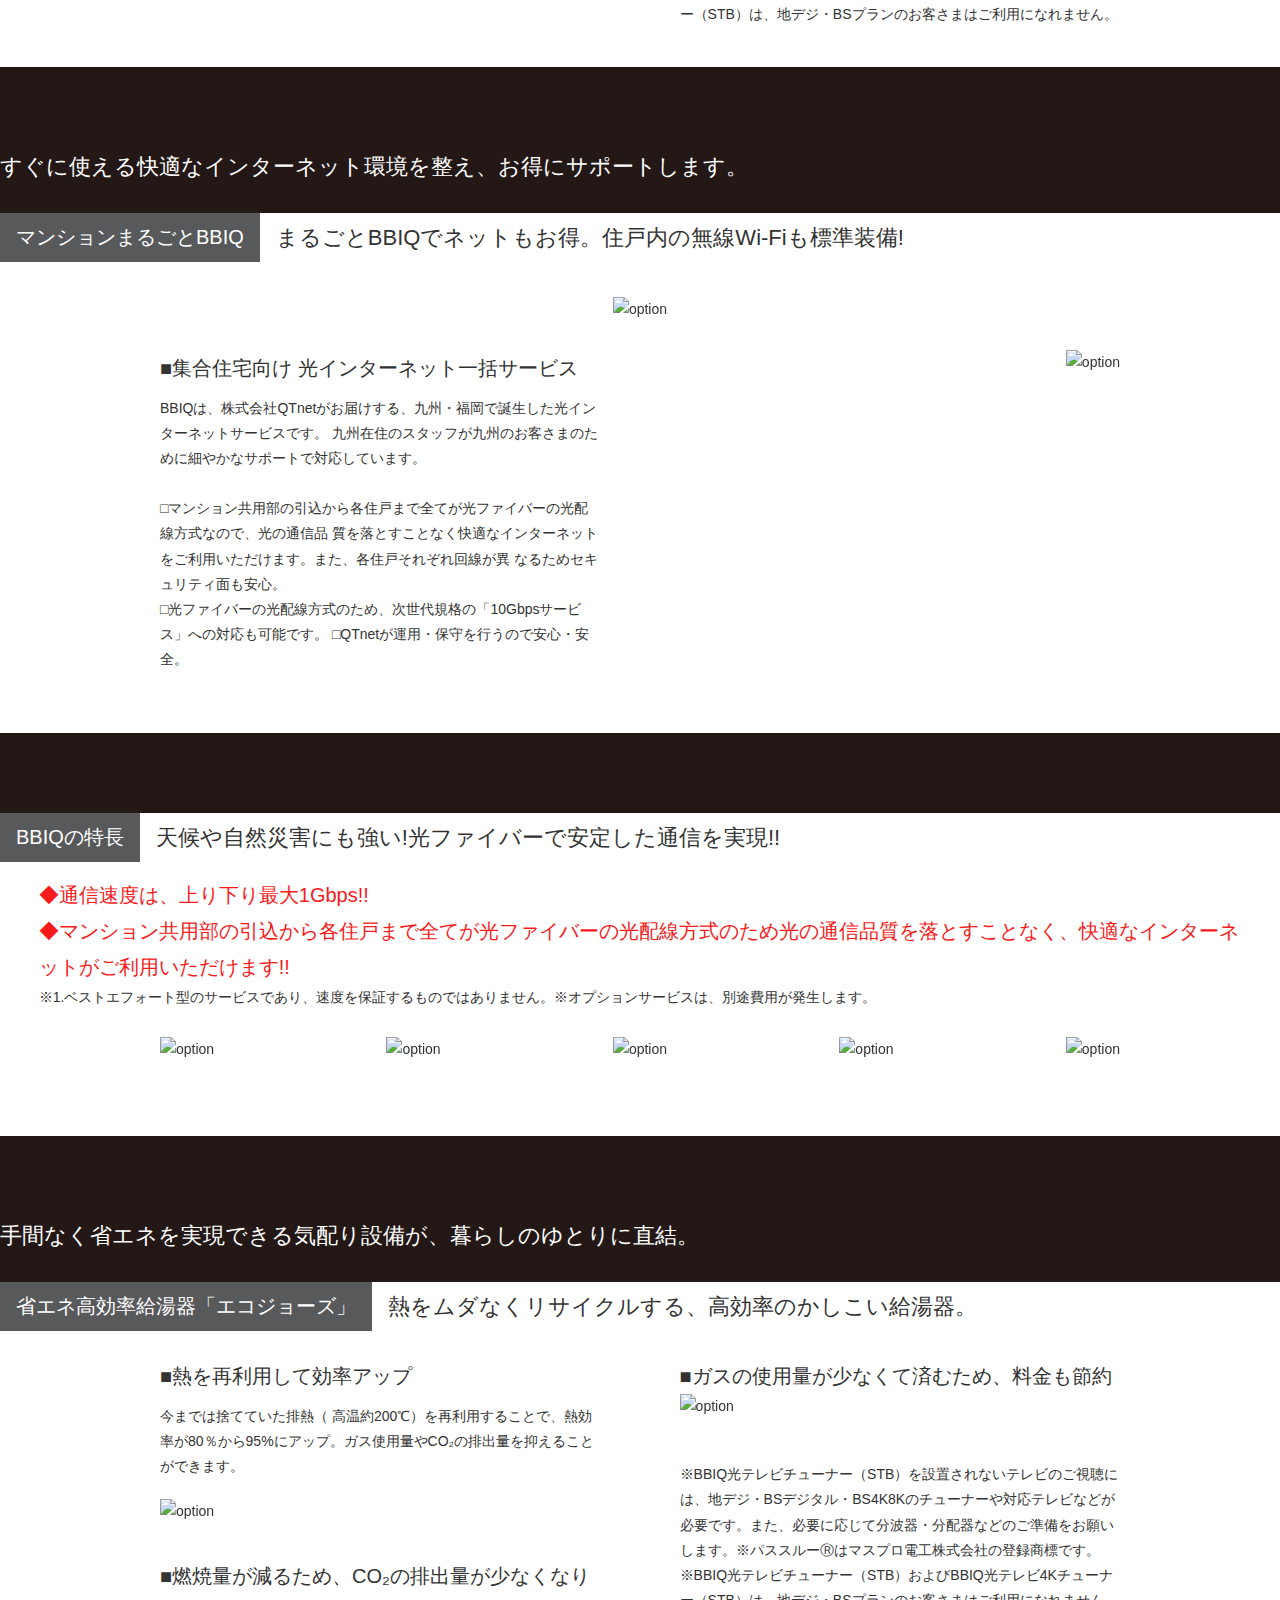
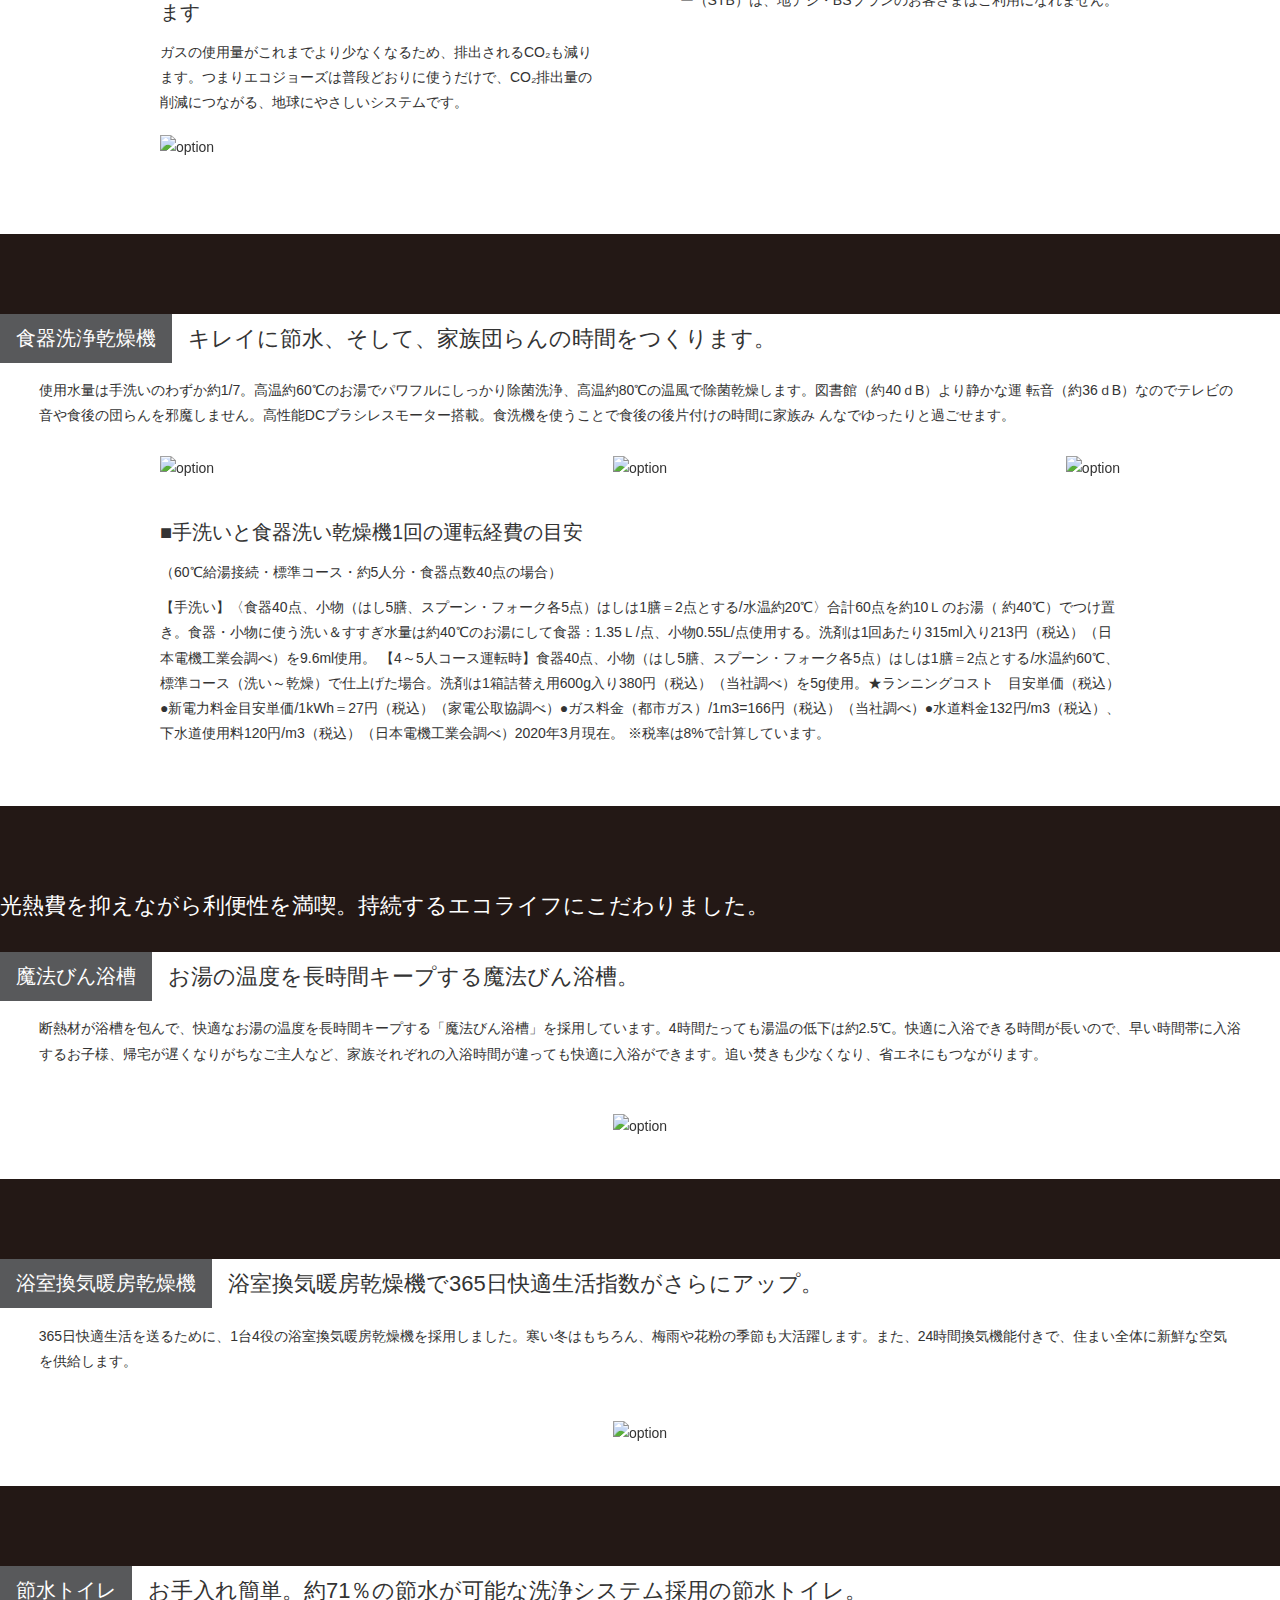
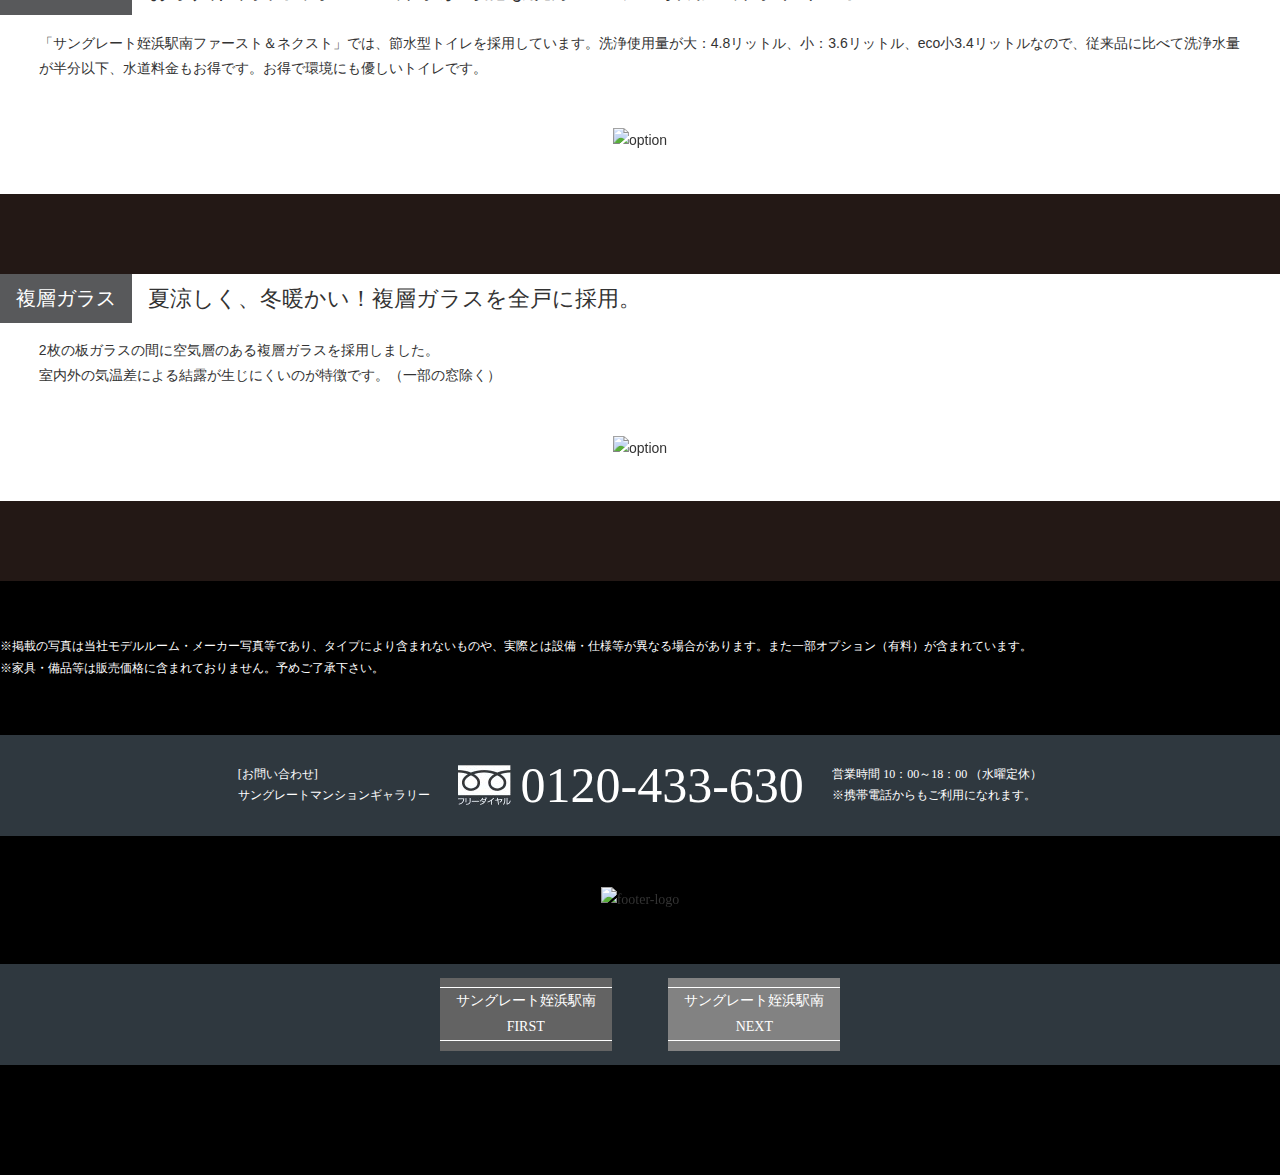
==== commit 9013a563: "fix header" ====
--- a/ecology-economy.html
+++ b/ecology-economy.html
@@ -18,80 +18,78 @@
     integrity="sha384-JcKb8q3iqJ61gNV9KGb8thSsNjpSL0n8PARn9HuZOnIxN0hoP+VmmDGMN5t9UJ0Z" crossorigin="anonymous">
   <!-- 個別ページStyle読み込み -->
   <link rel="stylesheet" href="stylesheet/ecology-economy/ecology-economy.css">
+  <!-- 共通ページ用スタイル-->
+  <link rel="stylesheet" href="stylesheet/common.css">
   <!-- Font Awesome読み込み -->
   <link rel="stylesheet" href="https://use.fontawesome.com/releases/v6.1.2/css/all.css">
 
 </head>
 
 <body>
-  <!-- Header -->
-  <header class="header" id="header">
-    <div class="header__container d-flex justify-content-between">
-      <div class="header__logo-area">
-        <img class="header__logo-img" src="image/common/logo.png" alt="Logo">
-      </div>
-      <div class="header__menu-area headerMenu navWrapper align-middle">
-        <nav class="headerNav">
-          <ul class="header__menu-list navList d-lg-flex justify-content-between align-middle">
-            <li class="header__menu-item navItem d-flex text-center c_align-items-c px-3">
-              <a href="">
-                <p class="header__menu-text">
-                  <span class="header__menu-toptext">Location</span><br>
-                  <span class="header__menu-bottomtext">ロケーション</span>
-                </p>
-              </a>
-            </li>
-            <li class="header__menu-item navItem d-flex c_align-items-c text-center px-3">
-              <a href="">
-                <p class="header__menu-text">
-                  <span class="header__menu-toptext">Quality</span><br>
-                  <span class="header__menu-bottomtext">設備仕様</span>
-                </p>
-              </a>
-            </li>
-            <li class="header__menu-item navItem d-flex c_align-items-c text-center px-3">
-              <a href="">
-                <p class="header__menu-text">
-                  <span class="header__menu-toptext">Orderstyle</span><br>
-                  <span class="header__menu-bottomtext">オーダースタイル</span>
-                </p>
-              </a>
-            </li>
-            <li
-              class="header__menu-item header__menu-item--background header__menu-item--background-left navItem d-flex c_align-items-c text-center px-3">
-              <a href="">
-                <p class="header__menu-text">
-                  <span class="header__menu-toptext">サングレート姪浜駅南</span><br>
-                  <span class="header__menu-bottomtext">FIRST</span>
-                </p>
-              </a>
-            </li>
-            <li
-              class="header__menu-item header__menu-item--background header__menu-item--background-right navItem d-flex c_align-items-c text-center px-3">
-              <a href="">
-                <p class="header__menu-text">
-                  <span class="header__menu-toptext">サングレート姪浜駅南</span><br>
-                  <span class="header__menu-bottomtext">NEXT</span>
-                </p>
-              </a>
-            </li>
-          </ul>
-        </nav>
-      </div>
-      <!-- ハンバーガーメニューボタン -->
-      <div burgerButton-area>
-        <div class="burgerButton">
-          <span class="bar bar_top"></span>
-          <span class="bar bar_mid"></span>
-          <span class="bar bar_bottom"></span>
-        </div>
-        <p class="burgerButton-menu-text">MENU</p>
-      </div>
-    </div>
-  </header>
-
-  <main>
-    <!-- トップリボン -->
+
+  
+	<header>
+		<!-- ヘッダー ここから -->
+		<div class="header">
+			<p class="logo">
+				<a href="index.html">
+					<span class="logo_img">
+						<img src="image/common/logo.png" alt="">
+					</span>
+				</a>
+			</p>
+			<ul class="headnavi">
+				<li class="inq_item first_item">
+					<a href="http://www.sun-great.com/meinohamafirst/" class="">サングレート姪浜駅南<br>FIRST</a>
+				</li>
+				<li class="inq_item next_item">
+					<a href="http://www.sun-great.com/meinohamanext/" class="">サングレート姪浜駅南<br>NEXT</a>
+				</li>
+			</ul>
+			<div class="nav_btn" id="nav_btn"><hr /><hr /><hr /><span class="hamb_txt open">MENU</span><span class="hamb_txt close">CLOSE</span></div>
+		</div>
+		<!-- ヘッダー ここまで -->
+		<!-- ナビ ここから -->
+		<div class="gnavi_outer">
+			<nav class="gnavi_wrap">
+				<ul class="gnavi clearfix">
+					<li class="nav nav_loc">
+						<a href="location/">
+							<span class="en">Location</span>
+							<span class="jp">ロケーション</span>
+						</a>
+					</li>
+					<li class="nav nav_qua">
+						<a href="quality/">
+							<span class="en">Quality</span>
+							<span class="jp">クオリティ</span>
+						</a>
+					</li>
+					<li class="nav nav_ord">
+						<a href="orderstyle/">
+							<span class="en">Orderstyle</span>
+							<span class="jp">オーダースタイル</span>
+						</a>
+					</li>
+					<li class="nav nav_sun">
+						<a href="http://www.sun-great.com/" target="_blank">
+							<span class="en">Company</span>
+							<span class="jp">タイヘイHP</span>
+						</a>
+					</li>
+					<li class="nav nav_wor">
+						<a href="http://www.sun-great.com/meinohamafirst/map/" class="popup_map">
+							ギャラリー案内図
+						</a>
+					</li>
+				</ul>
+
+			</nav>
+		</div>
+		<!-- ナビ ここまで -->
+	</header>
+
+  <main class="main">    <!-- トップリボン -->
     <section class="topindex d-flex c_align-items-c" id="topindex">
       <div class="c_container">
         <p class="topindex__toptext text-center">QUALITY</p>
@@ -491,7 +489,7 @@
         </div>
         <div class="footer__top-right-box">
           <p class="footer__top-right-text">
-            営業時間 10：00～18：00 （定休日なし）<br>
+            営業時間 10：00～18：00 （水曜定休）<br>
             ※携帯電話からもご利用になれます。
           </p>
         </div>
--- a/stylesheet/ecology-economy/ecology-economy.css
+++ b/stylesheet/ecology-economy/ecology-economy.css
@@ -450,7 +450,12 @@
 }
 
 /* Sass変数定義 */
-main {
+body {
+  background-color: #000000;
+}
+
+.main {
+  margin-top: 90px;
   background-color: #231815;
 }
 
@@ -502,6 +507,11 @@
 .topmenu__list-item {
   height: 48.01px;
   background-color: #58595B;
+  transition: all 0.5s 0s ease;
+}
+
+.topmenu__list-item:hover {
+  background-color: #9DA0A6;
 }
 
 .topmenu__list-item--thispage {
@@ -587,8 +597,8 @@
 }
 
 @media all and (max-width: 768px) {
-  main {
-    margin-top: 90px;
+  .main {
+    margin-top: 70px;
   }
   .c_container {
     width: 92%;
@@ -611,6 +621,12 @@
   .topview2__heading-area {
     width: 100%;
   }
+  .topview2__heading-toptext {
+    margin-top: 54px;
+  }
+  .topview2__heading-bottomtext {
+    margin-top: 54px;
+  }
   .topview2__image-area {
     margin-top: 96px;
   }
@@ -621,7 +637,6 @@
 /* ヘッダースタイル共通 */
 .header {
   height: 90px;
-  background-color: #000000;
   font-family: serif;
 }
 
@@ -672,14 +687,15 @@
   /* ハンバーガーメニューボタン */
   .burgerButton-area {
     display: block;
+    padding-right: 10px;
   }
   .burgerButton-menu-text {
     display: block;
   }
   .burgerButton {
     display: block;
-    width: 60px;
-    height: 60px;
+    width: 50px;
+    height: 50px;
     position: relative;
     z-index: 20;
     border: none;
@@ -695,17 +711,17 @@
     background-color: #fff;
   }
   .bar_top {
-    top: 20px;
+    top: 10px;
   }
   .bar_mid {
     top: 50%;
     transform: translate(-50%, -50%);
   }
   .bar_bottom {
-    bottom: 20px;
+    bottom: 10px;
   }
   .burgerButton.close .bar_top {
-    transform: translate(-50%, 10px) rotate(45deg);
+    transform: translate(-50%, 15px) rotate(45deg);
     transition: transform 0.3s;
   }
   .burgerButton.close .bar_mid {
@@ -713,7 +729,7 @@
     transition: opacity 0.3s;
   }
   .burgerButton.close .bar_bottom {
-    transform: translate(-50%, -8px) rotate(-45deg);
+    transform: translate(-50%, -13px) rotate(-45deg);
     transition: transform 0.3s;
   }
   .burgerButton-menu-text {
@@ -772,6 +788,357 @@
     line-height: 48px;
   }
 }
+.nav_ord a {
+  opacity: 0.6;
+  pointer-events: none;
+}
+
+@media screen and (max-width: 768px) {
+  .navi_pc {
+    display: none;
+  }
+}
+@media not screen, screen and (min-width: 769px) {
+  .navi_sp {
+    display: none;
+  }
+}
+header {
+  position: fixed;
+  z-index: 999;
+  top: 0;
+  left: 0;
+  right: 0;
+  height: 90px;
+  background: rgba(0, 0, 0, 0.6);
+}
+
+@media screen and (max-width: 768px) {
+  header {
+    height: 70px;
+  }
+}
+div.header {
+  margin: 0 auto;
+  position: relative;
+  height: 100%;
+  color: #fff;
+}
+
+div.header .logo {
+  max-width: 261px;
+  position: absolute;
+  top: 0;
+  bottom: 0;
+  left: 10px;
+  line-height: 0;
+  font-size: 0;
+  display: flex;
+  align-items: center;
+}
+
+@media screen and (max-width: 1000px) {
+  div.header .logo {
+    max-width: 220px;
+  }
+}
+@media screen and (max-width: 768px) {
+  div.header .logo {
+    max-width: 200px;
+  }
+}
+div.header ul.headnavi {
+  max-width: 380px;
+  width: 100%;
+  position: absolute;
+  top: 21px;
+  right: 20px;
+  bottom: 21px;
+  display: flex;
+  justify-content: space-between;
+}
+
+@media screen and (max-width: 1130px) {
+  div.header ul.headnavi {
+    max-width: 280px;
+    right: 10px;
+  }
+}
+@media screen and (max-width: 768px) {
+  div.header ul.headnavi {
+    display: none;
+  }
+}
+div.header ul.headnavi li {
+  text-align: center;
+  width: 47.37%;
+}
+
+div.header ul.headnavi li a {
+  width: 100%;
+  height: 100%;
+  display: flex;
+  justify-content: center;
+  align-items: center;
+  transition: opacity 0.3s ease-in-out;
+  font-size: clamp(10px, 1.04vw, 14px);
+  line-height: 1.3;
+  padding: 0.6em 0.5em;
+}
+
+body:not(.mobile) div.header ul.headnavi li a:hover {
+  opacity: 0.7;
+}
+
+div.header ul.headnavi li.first_item a {
+  background: #002243;
+}
+
+div.header ul.headnavi li.next_item a {
+  background: #48737a;
+}
+
+div.header .nav_btn {
+  position: fixed;
+  top: 10px;
+  right: 10px;
+  cursor: pointer;
+  z-index: 9999;
+  width: 40px;
+  height: 40px;
+  transition: all 0.5s ease-in-out;
+  display: none;
+}
+
+@media screen and (max-width: 768px) {
+  div.header .nav_btn {
+    display: block;
+  }
+}
+div.header .nav_btn hr {
+  width: 24px;
+  background: #fff;
+  height: 2px;
+  position: absolute;
+  border: none;
+  transform-origin: center center;
+  left: 0;
+  right: 0;
+  margin: 0 auto;
+  transition: top 0.2s ease-in-out 0.3s, transform 0.2s ease-in-out 0s;
+}
+
+div.header .nav_btn hr:nth-child(1) {
+  top: 5px;
+}
+
+div.header .nav_btn hr:nth-child(2) {
+  top: 13px;
+}
+
+div.header .nav_btn hr:nth-child(3) {
+  top: 21px;
+}
+
+div.header .nav_btn .hamb_txt {
+  position: absolute;
+  top: 25px;
+  left: 0;
+  width: 100%;
+  height: 20px;
+  font-size: 10px;
+  font-weight: bold;
+  color: #fff;
+  text-align: center;
+  transition: all 0.5s ease-in-out;
+}
+
+div.header .nav_btn .hamb_txt.close {
+  opacity: 0;
+}
+
+body.nav_open div.header .nav_btn hr {
+  transition: top 0.2s ease-in-out 0s, transform 0.2s ease-in-out 0.3s;
+}
+
+body.nav_open div.header .nav_btn hr:nth-child(1) {
+  transform: rotate(45deg);
+  top: 13px;
+}
+
+body.nav_open div.header .nav_btn hr:nth-child(2) {
+  transform: scaleX(0);
+  top: 13px;
+}
+
+body.nav_open div.header .nav_btn hr:nth-child(3) {
+  transform: rotate(-45deg);
+  top: 13px;
+}
+
+body.nav_open div.header .nav_btn .hamb_txt.open {
+  opacity: 0;
+}
+
+body.nav_open div.header .nav_btn .hamb_txt.close {
+  opacity: 1;
+}
+
+@media screen and (max-width: 768px) {
+  .gnavi_outer {
+    display: none;
+    position: absolute;
+    top: 70px;
+    left: 0;
+    right: 0;
+  }
+}
+@media screen and (max-width: 768px) {
+  nav.gnavi_wrap {
+    position: relative;
+    display: block;
+    width: 100%;
+  }
+}
+ul.gnavi {
+  position: absolute;
+  top: 10px;
+  bottom: 10px;
+  right: 440px;
+  text-align: center;
+  display: flex;
+  justify-content: flex-start;
+  align-items: center;
+}
+
+@media screen and (max-width: 1130px) {
+  ul.gnavi {
+    right: 310px;
+  }
+}
+@media screen and (max-width: 768px) {
+  ul.gnavi {
+    position: relative;
+    width: 100%;
+    left: 0;
+    right: 0;
+    top: 0;
+    bottom: auto;
+    /*background: rgba(#000,0.6);*/
+    background: #000;
+    justify-content: space-between;
+  }
+}
+@media screen and (max-width: 480px) {
+  ul.gnavi {
+    flex-wrap: wrap;
+  }
+}
+ul.gnavi li {
+  font-size: clamp(12px, 1.04vw, 14px);
+  line-height: 1;
+  color: #fff;
+  margin-left: 2.5em;
+}
+
+@media screen and (max-width: 1130px) {
+  ul.gnavi li {
+    margin-left: 1.5em;
+  }
+}
+@media screen and (max-width: 768px) {
+  ul.gnavi li {
+    font-size: 14px;
+    width: 32%;
+    margin-left: 0;
+  }
+}
+@media screen and (max-width: 480px) {
+  ul.gnavi li {
+    width: 48%;
+    margin-left: 0;
+  }
+  ul.gnavi li.nav_sun {
+    display: none;
+  }
+  ul.gnavi li.nav_wor {
+    display: none;
+  }
+}
+ul.gnavi li a {
+  width: 100%;
+  display: flex;
+  flex-direction: column;
+  align-items: center;
+  justify-content: center;
+  text-align: center;
+  position: relative;
+  transition: opacity 0.3s ease-in-out;
+}
+
+@media screen and (max-width: 768px) {
+  ul.gnavi li a {
+    padding: 12px 5px;
+  }
+}
+ul.gnavi li a .en {
+  margin-bottom: 0.5em;
+  letter-spacing: 0.1em;
+}
+
+ul.gnavi li a .jp {
+  font-size: 0.8em;
+}
+
+ul.gnavi li a.cr, body:not(.mobile) ul.gnavi li a:hover {
+  opacity: 0.7;
+}
+
+ul.gnavi .navi_pc {
+  display: block;
+}
+
+@media screen and (max-width: 768px) {
+  ul.gnavi .navi_pc {
+    display: none;
+  }
+}
+ul.gnavi .navi_sp {
+  display: none;
+}
+
+@media screen and (max-width: 768px) {
+  ul.gnavi .navi_sp {
+    display: block;
+  }
+}
+ul.breadlist {
+  max-width: 960px;
+  margin: 0 auto;
+  padding: 10px 10px;
+  box-sizing: content-box;
+}
+
+ul.breadlist li {
+  display: inline-block;
+}
+
+ul.breadlist li:after {
+  content: "> ";
+}
+
+ul.breadlist li:last-child:after {
+  content: none;
+}
+
+ul.breadlist li a {
+  text-decoration: underline;
+}
+
+body:not(.mobile) ul.breadlist li a:hover {
+  text-decoration: none;
+}
+
 /* フッター共通スタイル */
 .footer {
   font-family: serif;
--- a/stylesheet/common.css
+++ b/stylesheet/common.css
@@ -0,0 +1,2053 @@
+@charset "UTF-8";
+/*! Writen  by SCSS */
+/* RESET */
+a, img, ul, li, table, tr, td, p, h1, h2, h3, h4, h5, h6, ol, div, body, html, dl, dt, dd, h1, h2, h3, h4, h5, h6, hr, header, footer, section, figure, figcaption, aside, main, span {
+  padding: 0px;
+  margin: 0px;
+  border: none;
+  list-style: none;
+  font-weight: inherit;
+  font-size: 1em; }
+
+header, footer, section, figure, figcaption, aside, main {
+  display: block; }
+
+img {
+  vertical-align: middle;
+  max-width: 100%;
+  height: auto;
+  -webkit-backface-visibility: hidden; }
+
+a img {
+  border: none; }
+
+/*font-style
+---------------------------------------*/
+body {
+  font-size: 14px;
+  line-height: 1.8;
+  color: #333;
+  font-weight: 500;
+  -webkit-text-size-adjust: 100%;
+  text-size-adjust: 100%; }
+  body *, body *:before, body *:after {
+    box-sizing: border-box; }
+  body *.bs_cb {
+    box-sizing: content-box; }
+  body .wrap {
+    position: relative;
+    overflow: hidden; }
+
+i.iefontfix {
+  transform: translateY(0.2em);
+  font-style: inherit; }
+
+.kerning {
+  font-feature-settings: "palt"; }
+
+.bold {
+  font-weight: bold; }
+
+.nobold {
+  font-weight: normal; }
+
+/*fontfamily-style
+---------------------------------------*/
+.mincho, header, footer {
+  font-family: "游明朝", "Yu Mincho", YuMincho, "游明朝体", 'ヒラギノ明朝 Pro W3','Hiragino Mincho Pro','HGS明朝E','ＭＳ Ｐ明朝', serif; }
+
+.gothic {
+  font-family: "游ゴシック","Yu Gothic",  YuGothic, "游ゴシック体",'Lucida Grande','Hiragino Kaku Gothic ProN', Meiryo, sans-serif; }
+
+/*color-style
+---------------------------------------*/
+.color_red {
+  color: #990000; }
+
+.bg_red {
+  background-color: #990000; }
+
+.color_blue {
+  color: #000099; }
+
+.bg_blue {
+  background-color: #000099; }
+
+.color_green {
+  color: #009900; }
+
+.bg_green {
+  background-color: #009900; }
+
+.color_yellow {
+  color: #FFFF00; }
+
+.bg_yellow {
+  background-color: #FFFF00; }
+
+.color_wh {
+  color: #fff; }
+
+.bg_wh {
+  background-color: #fff; }
+
+/*link-style
+---------------------------------------*/
+a {
+  text-decoration: none;
+  color: inherit; }
+
+/* NEW! */
+body > img, body > iframe {
+  display: none; }
+
+/*** CLEAR-FIX ***/
+.clearfix:after {
+  content: "";
+  display: block;
+  clear: both;
+  height: 0; }
+
+/* ふんわりアルファオーバー */
+.alpha a img {
+  transition: all 0.2s ease-in-out 0s;
+  will-change: opacity; }
+body:not(.mobile) .alpha a:hover img {
+  opacity: 0.7; }
+
+/* fade utility  ふんわりマウスオーバー画像置換 */
+.fadeimg_wrap {
+  display: inline-block;
+  position: relative; }
+  .fadeimg_wrap img {
+    transition: all 0.3s ease-in-out 0s; }
+    .fadeimg_wrap img.off {
+      position: relative;
+      z-index: 1; }
+    .fadeimg_wrap img.on {
+      position: absolute;
+      top: 0;
+      left: 0;
+      z-index: 2;
+      opacity: 0; }
+  body:not(.mobile) .fadeimg_wrap:hover img.off {
+    opacity: 0; }
+  body:not(.mobile) .fadeimg_wrap:hover img.on {
+    opacity: 1; }
+
+.cl_b {
+  clear: both; }
+
+/* NEW! */
+/*caption*/
+.cap_l {
+  text-align: left;
+  font-size: 10px; }
+
+.cap_r {
+  text-align: right;
+  font-size: 10px; }
+
+.center {
+  margin-left: auto !important;
+  margin-right: auto !important; }
+
+/*** ALIGN ***/
+.ta_c {
+  text-align: center; }
+
+.ta_r {
+  text-align: right; }
+
+.ta_l {
+  text-align: left; }
+
+@media screen and (max-width: 768px) {
+  .ta_c_sp {
+    text-align: center; }
+
+  .ta_r_sp {
+    text-align: right; }
+
+  .ta_l_sp {
+    text-align: left; } }
+@media not screen, screen and (min-width: 769px) {
+  .ta_c_pc {
+    text-align: center; }
+
+  .ta_r_pc {
+    text-align: right; }
+
+  .ta_l_pc {
+    text-align: left; } }
+body:not(.mobile) a.sp_link {
+  pointer-events: none; }
+
+/*///////////////////////////////////////////
+				Shiny CSS
+				MUTO 2016
+///////////////////////////////////////////*/
+.shiny a {
+  display: inline-block;
+  max-width: 100%;
+  position: relative;
+  overflow: hidden; }
+
+.shiny a:before {
+  display: block;
+  position: absolute;
+  z-index: 10;
+  left: -100%;
+  top: 0;
+  content: "";
+  width: 100%;
+  height: 100%;
+  background: linear-gradient(135deg, rgba(255, 255, 255, 0) 0%, rgba(255, 255, 255, 0) 25%, rgba(255, 255, 255, 0.5) 50%, rgba(255, 255, 255, 0) 75%, rgba(255, 255, 255, 0) 100%);
+  animation: shiny 4s infinite linear 0s; }
+
+/*光の起点と終点の指定*/
+@keyframes shiny {
+  0% {
+    left: -100%; }
+  20%,100% {
+    left: 100%; } }
+@media screen and (max-width: 900px) {
+  .vpc900 {
+    display: none; } }
+@media not screen, screen and (min-width: 901px) {
+  .vsp900 {
+    display: none; } }
+@media screen and (max-width: 768px) {
+  .vpc768 {
+    display: none; } }
+@media not screen, screen and (min-width: 769px) {
+  .vsp768 {
+    display: none; } }
+@media screen and (max-width: 767px) {
+  .vpc767 {
+    display: none; } }
+@media not screen, screen and (min-width: 768px) {
+  .vsp767 {
+    display: none; } }
+@media screen and (max-width: 600px) {
+  .vpc600 {
+    display: none; } }
+@media not screen, screen and (min-width: 601px) {
+  .vsp600 {
+    display: none; } }
+@media screen and (max-width: 480px) {
+  .vpc480 {
+    display: none; } }
+@media not screen, screen and (min-width: 481px) {
+  .vsp480 {
+    display: none; } }
+@media screen and (max-width: 375px) {
+  .vpc375 {
+    display: none; } }
+@media not screen, screen and (min-width: 376px) {
+  .vsp375 {
+    display: none; } }
+@media screen and (max-width: 360px) {
+  .vpc360 {
+    display: none; } }
+@media not screen, screen and (min-width: 361px) {
+  .vsp360 {
+    display: none; } }
+@media screen and (max-width: 320px) {
+  .vpc320 {
+    display: none; } }
+@media not screen, screen and (min-width: 321px) {
+  .vsp320 {
+    display: none; } }
+.mt0 {
+  margin-top: 0px !important; }
+
+.mr0 {
+  margin-right: 0px !important; }
+
+.ml0 {
+  margin-left: 0px !important; }
+
+.mb0 {
+  margin-bottom: 0px !important; }
+
+.pt0 {
+  padding-top: 0px !important; }
+
+.pr0 {
+  padding-right: 0px !important; }
+
+.pl0 {
+  padding-left: 0px !important; }
+
+.pb0 {
+  padding-bottom: 0px !important; }
+
+.mt1 {
+  margin-top: 1px !important; }
+
+.mr1 {
+  margin-right: 1px !important; }
+
+.ml1 {
+  margin-left: 1px !important; }
+
+.mb1 {
+  margin-bottom: 1px !important; }
+
+.pt1 {
+  padding-top: 1px !important; }
+
+.pr1 {
+  padding-right: 1px !important; }
+
+.pl1 {
+  padding-left: 1px !important; }
+
+.pb1 {
+  padding-bottom: 1px !important; }
+
+.mt2 {
+  margin-top: 2px !important; }
+
+.mr2 {
+  margin-right: 2px !important; }
+
+.ml2 {
+  margin-left: 2px !important; }
+
+.mb2 {
+  margin-bottom: 2px !important; }
+
+.pt2 {
+  padding-top: 2px !important; }
+
+.pr2 {
+  padding-right: 2px !important; }
+
+.pl2 {
+  padding-left: 2px !important; }
+
+.pb2 {
+  padding-bottom: 2px !important; }
+
+.mt3 {
+  margin-top: 3px !important; }
+
+.mr3 {
+  margin-right: 3px !important; }
+
+.ml3 {
+  margin-left: 3px !important; }
+
+.mb3 {
+  margin-bottom: 3px !important; }
+
+.pt3 {
+  padding-top: 3px !important; }
+
+.pr3 {
+  padding-right: 3px !important; }
+
+.pl3 {
+  padding-left: 3px !important; }
+
+.pb3 {
+  padding-bottom: 3px !important; }
+
+.mt4 {
+  margin-top: 4px !important; }
+
+.mr4 {
+  margin-right: 4px !important; }
+
+.ml4 {
+  margin-left: 4px !important; }
+
+.mb4 {
+  margin-bottom: 4px !important; }
+
+.pt4 {
+  padding-top: 4px !important; }
+
+.pr4 {
+  padding-right: 4px !important; }
+
+.pl4 {
+  padding-left: 4px !important; }
+
+.pb4 {
+  padding-bottom: 4px !important; }
+
+.mt5 {
+  margin-top: 5px !important; }
+
+.mr5 {
+  margin-right: 5px !important; }
+
+.ml5 {
+  margin-left: 5px !important; }
+
+.mb5 {
+  margin-bottom: 5px !important; }
+
+.pt5 {
+  padding-top: 5px !important; }
+
+.pr5 {
+  padding-right: 5px !important; }
+
+.pl5 {
+  padding-left: 5px !important; }
+
+.pb5 {
+  padding-bottom: 5px !important; }
+
+.mt6 {
+  margin-top: 6px !important; }
+
+.mr6 {
+  margin-right: 6px !important; }
+
+.ml6 {
+  margin-left: 6px !important; }
+
+.mb6 {
+  margin-bottom: 6px !important; }
+
+.pt6 {
+  padding-top: 6px !important; }
+
+.pr6 {
+  padding-right: 6px !important; }
+
+.pl6 {
+  padding-left: 6px !important; }
+
+.pb6 {
+  padding-bottom: 6px !important; }
+
+.mt7 {
+  margin-top: 7px !important; }
+
+.mr7 {
+  margin-right: 7px !important; }
+
+.ml7 {
+  margin-left: 7px !important; }
+
+.mb7 {
+  margin-bottom: 7px !important; }
+
+.pt7 {
+  padding-top: 7px !important; }
+
+.pr7 {
+  padding-right: 7px !important; }
+
+.pl7 {
+  padding-left: 7px !important; }
+
+.pb7 {
+  padding-bottom: 7px !important; }
+
+.mt8 {
+  margin-top: 8px !important; }
+
+.mr8 {
+  margin-right: 8px !important; }
+
+.ml8 {
+  margin-left: 8px !important; }
+
+.mb8 {
+  margin-bottom: 8px !important; }
+
+.pt8 {
+  padding-top: 8px !important; }
+
+.pr8 {
+  padding-right: 8px !important; }
+
+.pl8 {
+  padding-left: 8px !important; }
+
+.pb8 {
+  padding-bottom: 8px !important; }
+
+.mt9 {
+  margin-top: 9px !important; }
+
+.mr9 {
+  margin-right: 9px !important; }
+
+.ml9 {
+  margin-left: 9px !important; }
+
+.mb9 {
+  margin-bottom: 9px !important; }
+
+.pt9 {
+  padding-top: 9px !important; }
+
+.pr9 {
+  padding-right: 9px !important; }
+
+.pl9 {
+  padding-left: 9px !important; }
+
+.pb9 {
+  padding-bottom: 9px !important; }
+
+.mt10 {
+  margin-top: 10px !important; }
+
+.mr10 {
+  margin-right: 10px !important; }
+
+.ml10 {
+  margin-left: 10px !important; }
+
+.mb10 {
+  margin-bottom: 10px !important; }
+
+.pt10 {
+  padding-top: 10px !important; }
+
+.pr10 {
+  padding-right: 10px !important; }
+
+.pl10 {
+  padding-left: 10px !important; }
+
+.pb10 {
+  padding-bottom: 10px !important; }
+
+.mt15 {
+  margin-top: 15px !important; }
+
+.mr15 {
+  margin-right: 15px !important; }
+
+.ml15 {
+  margin-left: 15px !important; }
+
+.mb15 {
+  margin-bottom: 15px !important; }
+
+.pt15 {
+  padding-top: 15px !important; }
+
+.pr15 {
+  padding-right: 15px !important; }
+
+.pl15 {
+  padding-left: 15px !important; }
+
+.pb15 {
+  padding-bottom: 15px !important; }
+
+.mt20 {
+  margin-top: 20px !important; }
+
+.mr20 {
+  margin-right: 20px !important; }
+
+.ml20 {
+  margin-left: 20px !important; }
+
+.mb20 {
+  margin-bottom: 20px !important; }
+
+.pt20 {
+  padding-top: 20px !important; }
+
+.pr20 {
+  padding-right: 20px !important; }
+
+.pl20 {
+  padding-left: 20px !important; }
+
+.pb20 {
+  padding-bottom: 20px !important; }
+
+.mt25 {
+  margin-top: 25px !important; }
+
+.mr25 {
+  margin-right: 25px !important; }
+
+.ml25 {
+  margin-left: 25px !important; }
+
+.mb25 {
+  margin-bottom: 25px !important; }
+
+.pt25 {
+  padding-top: 25px !important; }
+
+.pr25 {
+  padding-right: 25px !important; }
+
+.pl25 {
+  padding-left: 25px !important; }
+
+.pb25 {
+  padding-bottom: 25px !important; }
+
+.mt30 {
+  margin-top: 30px !important; }
+
+.mr30 {
+  margin-right: 30px !important; }
+
+.ml30 {
+  margin-left: 30px !important; }
+
+.mb30 {
+  margin-bottom: 30px !important; }
+
+.pt30 {
+  padding-top: 30px !important; }
+
+.pr30 {
+  padding-right: 30px !important; }
+
+.pl30 {
+  padding-left: 30px !important; }
+
+.pb30 {
+  padding-bottom: 30px !important; }
+
+.mt35 {
+  margin-top: 35px !important; }
+
+.mr35 {
+  margin-right: 35px !important; }
+
+.ml35 {
+  margin-left: 35px !important; }
+
+.mb35 {
+  margin-bottom: 35px !important; }
+
+.pt35 {
+  padding-top: 35px !important; }
+
+.pr35 {
+  padding-right: 35px !important; }
+
+.pl35 {
+  padding-left: 35px !important; }
+
+.pb35 {
+  padding-bottom: 35px !important; }
+
+.mt40 {
+  margin-top: 40px !important; }
+
+.mr40 {
+  margin-right: 40px !important; }
+
+.ml40 {
+  margin-left: 40px !important; }
+
+.mb40 {
+  margin-bottom: 40px !important; }
+
+.pt40 {
+  padding-top: 40px !important; }
+
+.pr40 {
+  padding-right: 40px !important; }
+
+.pl40 {
+  padding-left: 40px !important; }
+
+.pb40 {
+  padding-bottom: 40px !important; }
+
+.mt45 {
+  margin-top: 45px !important; }
+
+.mr45 {
+  margin-right: 45px !important; }
+
+.ml45 {
+  margin-left: 45px !important; }
+
+.mb45 {
+  margin-bottom: 45px !important; }
+
+.pt45 {
+  padding-top: 45px !important; }
+
+.pr45 {
+  padding-right: 45px !important; }
+
+.pl45 {
+  padding-left: 45px !important; }
+
+.pb45 {
+  padding-bottom: 45px !important; }
+
+.mt50 {
+  margin-top: 50px !important; }
+
+.mr50 {
+  margin-right: 50px !important; }
+
+.ml50 {
+  margin-left: 50px !important; }
+
+.mb50 {
+  margin-bottom: 50px !important; }
+
+.pt50 {
+  padding-top: 50px !important; }
+
+.pr50 {
+  padding-right: 50px !important; }
+
+.pl50 {
+  padding-left: 50px !important; }
+
+.pb50 {
+  padding-bottom: 50px !important; }
+
+.mt55 {
+  margin-top: 55px !important; }
+
+.mr55 {
+  margin-right: 55px !important; }
+
+.ml55 {
+  margin-left: 55px !important; }
+
+.mb55 {
+  margin-bottom: 55px !important; }
+
+.pt55 {
+  padding-top: 55px !important; }
+
+.pr55 {
+  padding-right: 55px !important; }
+
+.pl55 {
+  padding-left: 55px !important; }
+
+.pb55 {
+  padding-bottom: 55px !important; }
+
+.mt60 {
+  margin-top: 60px !important; }
+
+.mr60 {
+  margin-right: 60px !important; }
+
+.ml60 {
+  margin-left: 60px !important; }
+
+.mb60 {
+  margin-bottom: 60px !important; }
+
+.pt60 {
+  padding-top: 60px !important; }
+
+.pr60 {
+  padding-right: 60px !important; }
+
+.pl60 {
+  padding-left: 60px !important; }
+
+.pb60 {
+  padding-bottom: 60px !important; }
+
+.mt65 {
+  margin-top: 65px !important; }
+
+.mr65 {
+  margin-right: 65px !important; }
+
+.ml65 {
+  margin-left: 65px !important; }
+
+.mb65 {
+  margin-bottom: 65px !important; }
+
+.pt65 {
+  padding-top: 65px !important; }
+
+.pr65 {
+  padding-right: 65px !important; }
+
+.pl65 {
+  padding-left: 65px !important; }
+
+.pb65 {
+  padding-bottom: 65px !important; }
+
+.mt70 {
+  margin-top: 70px !important; }
+
+.mr70 {
+  margin-right: 70px !important; }
+
+.ml70 {
+  margin-left: 70px !important; }
+
+.mb70 {
+  margin-bottom: 70px !important; }
+
+.pt70 {
+  padding-top: 70px !important; }
+
+.pr70 {
+  padding-right: 70px !important; }
+
+.pl70 {
+  padding-left: 70px !important; }
+
+.pb70 {
+  padding-bottom: 70px !important; }
+
+.mt75 {
+  margin-top: 75px !important; }
+
+.mr75 {
+  margin-right: 75px !important; }
+
+.ml75 {
+  margin-left: 75px !important; }
+
+.mb75 {
+  margin-bottom: 75px !important; }
+
+.pt75 {
+  padding-top: 75px !important; }
+
+.pr75 {
+  padding-right: 75px !important; }
+
+.pl75 {
+  padding-left: 75px !important; }
+
+.pb75 {
+  padding-bottom: 75px !important; }
+
+.mt80 {
+  margin-top: 80px !important; }
+
+.mr80 {
+  margin-right: 80px !important; }
+
+.ml80 {
+  margin-left: 80px !important; }
+
+.mb80 {
+  margin-bottom: 80px !important; }
+
+.pt80 {
+  padding-top: 80px !important; }
+
+.pr80 {
+  padding-right: 80px !important; }
+
+.pl80 {
+  padding-left: 80px !important; }
+
+.pb80 {
+  padding-bottom: 80px !important; }
+
+.mt85 {
+  margin-top: 85px !important; }
+
+.mr85 {
+  margin-right: 85px !important; }
+
+.ml85 {
+  margin-left: 85px !important; }
+
+.mb85 {
+  margin-bottom: 85px !important; }
+
+.pt85 {
+  padding-top: 85px !important; }
+
+.pr85 {
+  padding-right: 85px !important; }
+
+.pl85 {
+  padding-left: 85px !important; }
+
+.pb85 {
+  padding-bottom: 85px !important; }
+
+.mt90 {
+  margin-top: 90px !important; }
+
+.mr90 {
+  margin-right: 90px !important; }
+
+.ml90 {
+  margin-left: 90px !important; }
+
+.mb90 {
+  margin-bottom: 90px !important; }
+
+.pt90 {
+  padding-top: 90px !important; }
+
+.pr90 {
+  padding-right: 90px !important; }
+
+.pl90 {
+  padding-left: 90px !important; }
+
+.pb90 {
+  padding-bottom: 90px !important; }
+
+.mt95 {
+  margin-top: 95px !important; }
+
+.mr95 {
+  margin-right: 95px !important; }
+
+.ml95 {
+  margin-left: 95px !important; }
+
+.mb95 {
+  margin-bottom: 95px !important; }
+
+.pt95 {
+  padding-top: 95px !important; }
+
+.pr95 {
+  padding-right: 95px !important; }
+
+.pl95 {
+  padding-left: 95px !important; }
+
+.pb95 {
+  padding-bottom: 95px !important; }
+
+.mt100 {
+  margin-top: 100px !important; }
+
+.mr100 {
+  margin-right: 100px !important; }
+
+.ml100 {
+  margin-left: 100px !important; }
+
+.mb100 {
+  margin-bottom: 100px !important; }
+
+.pt100 {
+  padding-top: 100px !important; }
+
+.pr100 {
+  padding-right: 100px !important; }
+
+.pl100 {
+  padding-left: 100px !important; }
+
+.pb100 {
+  padding-bottom: 100px !important; }
+
+.mt105 {
+  margin-top: 105px !important; }
+
+.mr105 {
+  margin-right: 105px !important; }
+
+.ml105 {
+  margin-left: 105px !important; }
+
+.mb105 {
+  margin-bottom: 105px !important; }
+
+.pt105 {
+  padding-top: 105px !important; }
+
+.pr105 {
+  padding-right: 105px !important; }
+
+.pl105 {
+  padding-left: 105px !important; }
+
+.pb105 {
+  padding-bottom: 105px !important; }
+
+.mt110 {
+  margin-top: 110px !important; }
+
+.mr110 {
+  margin-right: 110px !important; }
+
+.ml110 {
+  margin-left: 110px !important; }
+
+.mb110 {
+  margin-bottom: 110px !important; }
+
+.pt110 {
+  padding-top: 110px !important; }
+
+.pr110 {
+  padding-right: 110px !important; }
+
+.pl110 {
+  padding-left: 110px !important; }
+
+.pb110 {
+  padding-bottom: 110px !important; }
+
+.mt115 {
+  margin-top: 115px !important; }
+
+.mr115 {
+  margin-right: 115px !important; }
+
+.ml115 {
+  margin-left: 115px !important; }
+
+.mb115 {
+  margin-bottom: 115px !important; }
+
+.pt115 {
+  padding-top: 115px !important; }
+
+.pr115 {
+  padding-right: 115px !important; }
+
+.pl115 {
+  padding-left: 115px !important; }
+
+.pb115 {
+  padding-bottom: 115px !important; }
+
+.mt120 {
+  margin-top: 120px !important; }
+
+.mr120 {
+  margin-right: 120px !important; }
+
+.ml120 {
+  margin-left: 120px !important; }
+
+.mb120 {
+  margin-bottom: 120px !important; }
+
+.pt120 {
+  padding-top: 120px !important; }
+
+.pr120 {
+  padding-right: 120px !important; }
+
+.pl120 {
+  padding-left: 120px !important; }
+
+.pb120 {
+  padding-bottom: 120px !important; }
+
+.mt125 {
+  margin-top: 125px !important; }
+
+.mr125 {
+  margin-right: 125px !important; }
+
+.ml125 {
+  margin-left: 125px !important; }
+
+.mb125 {
+  margin-bottom: 125px !important; }
+
+.pt125 {
+  padding-top: 125px !important; }
+
+.pr125 {
+  padding-right: 125px !important; }
+
+.pl125 {
+  padding-left: 125px !important; }
+
+.pb125 {
+  padding-bottom: 125px !important; }
+
+.mt130 {
+  margin-top: 130px !important; }
+
+.mr130 {
+  margin-right: 130px !important; }
+
+.ml130 {
+  margin-left: 130px !important; }
+
+.mb130 {
+  margin-bottom: 130px !important; }
+
+.pt130 {
+  padding-top: 130px !important; }
+
+.pr130 {
+  padding-right: 130px !important; }
+
+.pl130 {
+  padding-left: 130px !important; }
+
+.pb130 {
+  padding-bottom: 130px !important; }
+
+.mt135 {
+  margin-top: 135px !important; }
+
+.mr135 {
+  margin-right: 135px !important; }
+
+.ml135 {
+  margin-left: 135px !important; }
+
+.mb135 {
+  margin-bottom: 135px !important; }
+
+.pt135 {
+  padding-top: 135px !important; }
+
+.pr135 {
+  padding-right: 135px !important; }
+
+.pl135 {
+  padding-left: 135px !important; }
+
+.pb135 {
+  padding-bottom: 135px !important; }
+
+.mt140 {
+  margin-top: 140px !important; }
+
+.mr140 {
+  margin-right: 140px !important; }
+
+.ml140 {
+  margin-left: 140px !important; }
+
+.mb140 {
+  margin-bottom: 140px !important; }
+
+.pt140 {
+  padding-top: 140px !important; }
+
+.pr140 {
+  padding-right: 140px !important; }
+
+.pl140 {
+  padding-left: 140px !important; }
+
+.pb140 {
+  padding-bottom: 140px !important; }
+
+.mt145 {
+  margin-top: 145px !important; }
+
+.mr145 {
+  margin-right: 145px !important; }
+
+.ml145 {
+  margin-left: 145px !important; }
+
+.mb145 {
+  margin-bottom: 145px !important; }
+
+.pt145 {
+  padding-top: 145px !important; }
+
+.pr145 {
+  padding-right: 145px !important; }
+
+.pl145 {
+  padding-left: 145px !important; }
+
+.pb145 {
+  padding-bottom: 145px !important; }
+
+.mt150 {
+  margin-top: 150px !important; }
+
+.mr150 {
+  margin-right: 150px !important; }
+
+.ml150 {
+  margin-left: 150px !important; }
+
+.mb150 {
+  margin-bottom: 150px !important; }
+
+.pt150 {
+  padding-top: 150px !important; }
+
+.pr150 {
+  padding-right: 150px !important; }
+
+.pl150 {
+  padding-left: 150px !important; }
+
+.pb150 {
+  padding-bottom: 150px !important; }
+
+.mt155 {
+  margin-top: 155px !important; }
+
+.mr155 {
+  margin-right: 155px !important; }
+
+.ml155 {
+  margin-left: 155px !important; }
+
+.mb155 {
+  margin-bottom: 155px !important; }
+
+.pt155 {
+  padding-top: 155px !important; }
+
+.pr155 {
+  padding-right: 155px !important; }
+
+.pl155 {
+  padding-left: 155px !important; }
+
+.pb155 {
+  padding-bottom: 155px !important; }
+
+.mt160 {
+  margin-top: 160px !important; }
+
+.mr160 {
+  margin-right: 160px !important; }
+
+.ml160 {
+  margin-left: 160px !important; }
+
+.mb160 {
+  margin-bottom: 160px !important; }
+
+.pt160 {
+  padding-top: 160px !important; }
+
+.pr160 {
+  padding-right: 160px !important; }
+
+.pl160 {
+  padding-left: 160px !important; }
+
+.pb160 {
+  padding-bottom: 160px !important; }
+
+.mt165 {
+  margin-top: 165px !important; }
+
+.mr165 {
+  margin-right: 165px !important; }
+
+.ml165 {
+  margin-left: 165px !important; }
+
+.mb165 {
+  margin-bottom: 165px !important; }
+
+.pt165 {
+  padding-top: 165px !important; }
+
+.pr165 {
+  padding-right: 165px !important; }
+
+.pl165 {
+  padding-left: 165px !important; }
+
+.pb165 {
+  padding-bottom: 165px !important; }
+
+.mt170 {
+  margin-top: 170px !important; }
+
+.mr170 {
+  margin-right: 170px !important; }
+
+.ml170 {
+  margin-left: 170px !important; }
+
+.mb170 {
+  margin-bottom: 170px !important; }
+
+.pt170 {
+  padding-top: 170px !important; }
+
+.pr170 {
+  padding-right: 170px !important; }
+
+.pl170 {
+  padding-left: 170px !important; }
+
+.pb170 {
+  padding-bottom: 170px !important; }
+
+.mt175 {
+  margin-top: 175px !important; }
+
+.mr175 {
+  margin-right: 175px !important; }
+
+.ml175 {
+  margin-left: 175px !important; }
+
+.mb175 {
+  margin-bottom: 175px !important; }
+
+.pt175 {
+  padding-top: 175px !important; }
+
+.pr175 {
+  padding-right: 175px !important; }
+
+.pl175 {
+  padding-left: 175px !important; }
+
+.pb175 {
+  padding-bottom: 175px !important; }
+
+.mt180 {
+  margin-top: 180px !important; }
+
+.mr180 {
+  margin-right: 180px !important; }
+
+.ml180 {
+  margin-left: 180px !important; }
+
+.mb180 {
+  margin-bottom: 180px !important; }
+
+.pt180 {
+  padding-top: 180px !important; }
+
+.pr180 {
+  padding-right: 180px !important; }
+
+.pl180 {
+  padding-left: 180px !important; }
+
+.pb180 {
+  padding-bottom: 180px !important; }
+
+.mt185 {
+  margin-top: 185px !important; }
+
+.mr185 {
+  margin-right: 185px !important; }
+
+.ml185 {
+  margin-left: 185px !important; }
+
+.mb185 {
+  margin-bottom: 185px !important; }
+
+.pt185 {
+  padding-top: 185px !important; }
+
+.pr185 {
+  padding-right: 185px !important; }
+
+.pl185 {
+  padding-left: 185px !important; }
+
+.pb185 {
+  padding-bottom: 185px !important; }
+
+.mt190 {
+  margin-top: 190px !important; }
+
+.mr190 {
+  margin-right: 190px !important; }
+
+.ml190 {
+  margin-left: 190px !important; }
+
+.mb190 {
+  margin-bottom: 190px !important; }
+
+.pt190 {
+  padding-top: 190px !important; }
+
+.pr190 {
+  padding-right: 190px !important; }
+
+.pl190 {
+  padding-left: 190px !important; }
+
+.pb190 {
+  padding-bottom: 190px !important; }
+
+.mt195 {
+  margin-top: 195px !important; }
+
+.mr195 {
+  margin-right: 195px !important; }
+
+.ml195 {
+  margin-left: 195px !important; }
+
+.mb195 {
+  margin-bottom: 195px !important; }
+
+.pt195 {
+  padding-top: 195px !important; }
+
+.pr195 {
+  padding-right: 195px !important; }
+
+.pl195 {
+  padding-left: 195px !important; }
+
+.pb195 {
+  padding-bottom: 195px !important; }
+
+.mt200 {
+  margin-top: 200px !important; }
+
+.mr200 {
+  margin-right: 200px !important; }
+
+.ml200 {
+  margin-left: 200px !important; }
+
+.mb200 {
+  margin-bottom: 200px !important; }
+
+.pt200 {
+  padding-top: 200px !important; }
+
+.pr200 {
+  padding-right: 200px !important; }
+
+.pl200 {
+  padding-left: 200px !important; }
+
+.pb200 {
+  padding-bottom: 200px !important; }
+
+.side_spc {
+  padding-left: 20px;
+  padding-right: 20px; }
+
+@media screen and (max-width: 768px) {
+  .mb0_sp {
+    margin-bottom: 0px !important; }
+
+  .mb1_sp {
+    margin-bottom: 1px !important; }
+
+  .mb2_sp {
+    margin-bottom: 2px !important; }
+
+  .mb3_sp {
+    margin-bottom: 3px !important; }
+
+  .mb4_sp {
+    margin-bottom: 4px !important; }
+
+  .mb5_sp {
+    margin-bottom: 5px !important; }
+
+  .mb6_sp {
+    margin-bottom: 6px !important; }
+
+  .mb7_sp {
+    margin-bottom: 7px !important; }
+
+  .mb8_sp {
+    margin-bottom: 8px !important; }
+
+  .mb9_sp {
+    margin-bottom: 9px !important; }
+
+  .mb10_sp {
+    margin-bottom: 10px !important; }
+
+  .mb15_sp {
+    margin-bottom: 15px !important; }
+
+  .mb20_sp {
+    margin-bottom: 20px !important; }
+
+  .mb25_sp {
+    margin-bottom: 25px !important; }
+
+  .mb30_sp {
+    margin-bottom: 30px !important; }
+
+  .mb35_sp {
+    margin-bottom: 35px !important; }
+
+  .mb40_sp {
+    margin-bottom: 40px !important; }
+
+  .mb45_sp {
+    margin-bottom: 45px !important; }
+
+  .mb50_sp {
+    margin-bottom: 50px !important; }
+
+  .mb55_sp {
+    margin-bottom: 55px !important; }
+
+  .mb60_sp {
+    margin-bottom: 60px !important; }
+
+  .mb65_sp {
+    margin-bottom: 65px !important; }
+
+  .mb70_sp {
+    margin-bottom: 70px !important; }
+
+  .mb75_sp {
+    margin-bottom: 75px !important; }
+
+  .mb80_sp {
+    margin-bottom: 80px !important; }
+
+  .mb85_sp {
+    margin-bottom: 85px !important; }
+
+  .mb90_sp {
+    margin-bottom: 90px !important; }
+
+  .mb95_sp {
+    margin-bottom: 95px !important; }
+
+  .mb100_sp {
+    margin-bottom: 100px !important; }
+
+  .mb105_sp {
+    margin-bottom: 105px !important; }
+
+  .mb110_sp {
+    margin-bottom: 110px !important; }
+
+  .mb115_sp {
+    margin-bottom: 115px !important; }
+
+  .mb120_sp {
+    margin-bottom: 120px !important; }
+
+  .mb125_sp {
+    margin-bottom: 125px !important; }
+
+  .mb130_sp {
+    margin-bottom: 130px !important; }
+
+  .mb135_sp {
+    margin-bottom: 135px !important; }
+
+  .mb140_sp {
+    margin-bottom: 140px !important; }
+
+  .mb145_sp {
+    margin-bottom: 145px !important; }
+
+  .mb150_sp {
+    margin-bottom: 150px !important; }
+
+  .mb155_sp {
+    margin-bottom: 155px !important; }
+
+  .mb160_sp {
+    margin-bottom: 160px !important; }
+
+  .mb165_sp {
+    margin-bottom: 165px !important; }
+
+  .mb170_sp {
+    margin-bottom: 170px !important; }
+
+  .mb175_sp {
+    margin-bottom: 175px !important; }
+
+  .mb180_sp {
+    margin-bottom: 180px !important; }
+
+  .mb185_sp {
+    margin-bottom: 185px !important; }
+
+  .mb190_sp {
+    margin-bottom: 190px !important; }
+
+  .mb195_sp {
+    margin-bottom: 195px !important; }
+
+  .mb200_sp {
+    margin-bottom: 200px !important; } }
+/*=====================================================
+COMMON-LAYOUT
+======================================================*/
+h1 {
+  display: none; }
+
+.nav_ord a {
+  opacity: 0.6;
+  pointer-events: none; }
+
+@media screen and (max-width: 768px) {
+  .navi_pc {
+    display: none; } }
+@media not screen, screen and (min-width: 769px) {
+  .navi_sp {
+    display: none; } }
+header {
+  position: fixed;
+  z-index: 999;
+  top: 0;
+  left: 0;
+  right: 0;
+  height: 90px;
+  background: rgba(0, 0, 0, 0.6); }
+  @media screen and (max-width: 768px) {
+    header {
+      height: 70px; } }
+
+div.header {
+  margin: 0 auto;
+  position: relative;
+  height: 100%;
+  color: #fff; }
+  div.header .logo {
+    max-width: 261px;
+    position: absolute;
+    top: 0;
+    bottom: 0;
+    left: 10px;
+    line-height: 0;
+    font-size: 0;
+    display: flex;
+    align-items: center; }
+    @media screen and (max-width: 1000px) {
+      div.header .logo {
+        max-width: 220px; } }
+    @media screen and (max-width: 768px) {
+      div.header .logo {
+        max-width: 200px; } }
+  div.header ul.headnavi {
+    max-width: 380px;
+    width: 100%;
+    position: absolute;
+    top: 21px;
+    right: 20px;
+    bottom: 21px;
+    display: flex;
+    justify-content: space-between; }
+    @media screen and (max-width: 1130px) {
+      div.header ul.headnavi {
+        max-width: 280px;
+        right: 10px; } }
+    @media screen and (max-width: 768px) {
+      div.header ul.headnavi {
+        display: none; } }
+    div.header ul.headnavi li {
+      text-align: center;
+      width: 47.37%; }
+      div.header ul.headnavi li a {
+        width: 100%;
+        height: 100%;
+        display: flex;
+        justify-content: center;
+        align-items: center;
+        transition: opacity 0.3s ease-in-out;
+        font-size: clamp(10px, 1.04vw, 14px);
+        line-height: 1.3;
+        padding: 0.6em 0.5em; }
+        body:not(.mobile) div.header ul.headnavi li a:hover {
+          opacity: 0.7; }
+      div.header ul.headnavi li.first_item a {
+        background: #002243; }
+      div.header ul.headnavi li.next_item a {
+        background: #48737a; }
+  div.header .nav_btn {
+    position: fixed;
+    top: 10px;
+    right: 10px;
+    cursor: pointer;
+    z-index: 9999;
+    width: 40px;
+    height: 40px;
+    transition: all 0.5s ease-in-out;
+    display: none; }
+    @media screen and (max-width: 768px) {
+      div.header .nav_btn {
+        display: block; } }
+    div.header .nav_btn hr {
+      width: 24px;
+      background: #fff;
+      height: 2px;
+      position: absolute;
+      border: none;
+      transform-origin: center center;
+      left: 0;
+      right: 0;
+      margin: 0 auto;
+      transition: top 0.2s ease-in-out 0.3s,transform 0.2s ease-in-out 0s; }
+      div.header .nav_btn hr:nth-child(1) {
+        top: 5px; }
+      div.header .nav_btn hr:nth-child(2) {
+        top: 13px; }
+      div.header .nav_btn hr:nth-child(3) {
+        top: 21px; }
+    div.header .nav_btn .hamb_txt {
+      position: absolute;
+      top: 25px;
+      left: 0;
+      width: 100%;
+      height: 20px;
+      font-size: 10px;
+      font-weight: bold;
+      color: #fff;
+      text-align: center;
+      transition: all 0.5s ease-in-out; }
+      div.header .nav_btn .hamb_txt.close {
+        opacity: 0; }
+    body.nav_open div.header .nav_btn hr {
+      transition: top 0.2s ease-in-out 0s,transform 0.2s ease-in-out 0.3s; }
+      body.nav_open div.header .nav_btn hr:nth-child(1) {
+        transform: rotate(45deg);
+        top: 13px; }
+      body.nav_open div.header .nav_btn hr:nth-child(2) {
+        transform: scaleX(0);
+        top: 13px; }
+      body.nav_open div.header .nav_btn hr:nth-child(3) {
+        transform: rotate(-45deg);
+        top: 13px; }
+    body.nav_open div.header .nav_btn .hamb_txt.open {
+      opacity: 0; }
+    body.nav_open div.header .nav_btn .hamb_txt.close {
+      opacity: 1; }
+
+@media screen and (max-width: 768px) {
+  .gnavi_outer {
+    display: none;
+    position: absolute;
+    top: 70px;
+    left: 0;
+    right: 0; } }
+
+@media screen and (max-width: 768px) {
+  nav.gnavi_wrap {
+    position: relative;
+    display: block;
+    width: 100%; } }
+
+ul.gnavi {
+  position: absolute;
+  top: 10px;
+  bottom: 10px;
+  right: 440px;
+  text-align: center;
+  display: flex;
+  justify-content: flex-start;
+  align-items: center; }
+  @media screen and (max-width: 1130px) {
+    ul.gnavi {
+      right: 310px; } }
+  @media screen and (max-width: 768px) {
+    ul.gnavi {
+      position: relative;
+      width: 100%;
+      left: 0;
+      right: 0;
+      top: 0;
+      bottom: auto;
+      /*background: rgba(#000,0.6);*/
+      background: #000;
+      justify-content: space-between; } }
+  @media screen and (max-width: 480px) {
+    ul.gnavi {
+      flex-wrap: wrap; } }
+  ul.gnavi li {
+    font-size: clamp(12px, 1.04vw, 14px);
+    line-height: 1;
+    color: #fff;
+    margin-left: 2.5em; }
+    @media screen and (max-width: 1130px) {
+      ul.gnavi li {
+        margin-left: 1.5em; } }
+    @media screen and (max-width: 768px) {
+      ul.gnavi li {
+        font-size: 14px;
+        width: 32%;
+        margin-left: 0; } }
+    @media screen and (max-width: 480px) {
+      ul.gnavi li {
+        width: 48%;
+        margin-left: 0; }
+        ul.gnavi li.nav_sun {
+          display: none; }
+        ul.gnavi li.nav_wor {
+          display: none; } }
+    ul.gnavi li a {
+      width: 100%;
+      display: flex;
+      flex-direction: column;
+      align-items: center;
+      justify-content: center;
+      text-align: center;
+      position: relative;
+      transition: opacity 0.3s ease-in-out; }
+      @media screen and (max-width: 768px) {
+        ul.gnavi li a {
+          padding: 12px 5px; } }
+      ul.gnavi li a .en {
+        margin-bottom: 0.5em;
+        letter-spacing: 0.1em; }
+      ul.gnavi li a .jp {
+        font-size: 0.8em; }
+      ul.gnavi li a.cr, body:not(.mobile) ul.gnavi li a:hover {
+        opacity: 0.7; }
+  ul.gnavi .navi_pc {
+    display: block; }
+    @media screen and (max-width: 768px) {
+      ul.gnavi .navi_pc {
+        display: none; } }
+  ul.gnavi .navi_sp {
+    display: none; }
+    @media screen and (max-width: 768px) {
+      ul.gnavi .navi_sp {
+        display: block; } }
+
+ul.breadlist {
+  max-width: 960px;
+  margin: 0 auto;
+  padding: 10px 10px;
+  box-sizing: content-box; }
+  ul.breadlist li {
+    display: inline-block; }
+    ul.breadlist li:after {
+      content: "> "; }
+    ul.breadlist li:last-child:after {
+      content: none; }
+    ul.breadlist li a {
+      text-decoration: underline; }
+      body:not(.mobile) ul.breadlist li a:hover {
+        text-decoration: none; }
+
+.container {
+  max-width: 1280px;
+  margin: 0 auto; }
+
+.inner {
+  max-width: 1280px;
+  margin: 0 auto;
+  padding: 0 20px;
+  box-sizing: content-box; }
+
+footer {
+  width: 100%;
+  background: #0b0a0c; }
+  footer .cap_wrap {
+    padding: 40px 0;
+    color: #fff;
+    font-size: 12px; }
+    @media screen and (max-width: 767px) {
+      footer .cap_wrap {
+        font-size: 10px;
+        padding: 20px 0; } }
+  footer .contact {
+    background: #2f373f;
+    padding: 30px 0; }
+    @media screen and (max-width: 767px) {
+      footer .contact {
+        padding: 20px 0; } }
+    footer .contact .inner {
+      display: flex;
+      justify-content: center;
+      align-items: center;
+      color: #fff; }
+      footer .contact .inner .tel1 {
+        font-size: 16px;
+        line-height: 1.5; }
+      footer .contact .inner .tel2 {
+        margin: 0 30px; }
+      footer .contact .inner .tel3 {
+        font-size: 12px;
+        line-height: 2; }
+      @media screen and (max-width: 1050px) {
+        footer .contact .inner {
+          display: block;
+          text-align: center; }
+          footer .contact .inner .tel1 {
+            margin: 0 auto 5px; }
+          footer .contact .inner .tel2 {
+            margin: 0 20px 5px; } }
+      @media screen and (max-width: 767px) {
+        footer .contact .inner {
+          display: block;
+          text-align: center; }
+          footer .contact .inner .tel1 {
+            font-size: 12px; }
+          footer .contact .inner .tel2 {
+            margin: 0 40px 5px; }
+          footer .contact .inner .tel3 {
+            font-size: 10px; } }
+  footer div.footer {
+    max-width: 1280px;
+    margin: 0 auto;
+    padding: 30px 20px;
+    box-sizing: content-box; }
+    @media screen and (max-width: 767px) {
+      footer div.footer {
+        padding: 20px 70px; } }
+
+.copyright {
+  background: #000;
+  color: #CCC;
+  padding: 3px 0; }
+  .copyright address {
+    max-width: 960px;
+    margin: 0 auto;
+    box-sizing: content-box;
+    padding: 0 10px;
+    text-align: right;
+    font-style: normal;
+    font-size: 10px; }
+
+.img_cap {
+  position: relative; }
+  .img_cap span {
+    background: rgba(0, 0, 0, 0.6);
+    font-size: 10px;
+    display: block;
+    padding: 3px 5px;
+    line-height: 1.5;
+    color: #FFFFFF;
+    position: absolute;
+    bottom: 0;
+    right: 0;
+    text-align: right; }
+  .img_cap.white span {
+    background: rgba(255, 255, 255, 0.6);
+    color: #333333; }
+  .img_cap.left span {
+    right: auto;
+    left: 0; }
+  .img_cap.no_bg span, .img_cap.white.no_bg span {
+    background: none; }
+  .img_cap.shadow span {
+    background: none;
+    text-shadow: 0px 0px 0px rgba(0, 0, 0, 0.8), 0px 0px 1px rgba(0, 0, 0, 0.8), 0px 0px 2px rgba(0, 0, 0, 0.8), 0px 0px 3px rgba(0, 0, 0, 0.8), 0px 0px 4px rgba(0, 0, 0, 0.8), 0px 0px 5px rgba(0, 0, 0, 0.8); }
+  .img_cap.white.shadow span {
+    background: none;
+    text-shadow: 0px 0px 0px #fff, 0px 0px 1px #fff, 0px 0px 2px #fff, 0px 0px 3px #fff, 0px 0px 4px #fff, 0px 0px 5px #fff, 0px 0px 6px #fff, 0px 0px 7px #fff, 0px 0px 8px #fff; }
+
+.pagetop {
+  position: fixed;
+  bottom: 20px;
+  right: -60px;
+  transition: all 0.5s ease-in-out 0s; }
+  .pagetop.scrolled {
+    right: 20px; }
+
+.pagetop2 {
+  position: fixed;
+  bottom: 80px;
+  right: -60px;
+  transition: all 0.5s ease-in-out 0s; }
+  .pagetop2.scrolled {
+    right: 20px; }
+
+    
+footer {
+  margin-bottom: 110px; }
+  @media screen and (max-width: 1050px) {
+    footer {
+      margin-bottom: 70px; } }
+
+.link {
+  position: fixed;
+  bottom: 0;
+  left: 0;
+  width: 100%;
+  background: rgba(255, 255, 255, 0.8);
+  padding: 10px 0;
+  z-index: 9999; }
+  @media screen and (max-width: 767px) {
+    .link {
+      padding: 10px 10px; } }
+  .link ul {
+    display: flex;
+    justify-content: center; }
+    .link ul li {
+      margin: 0 20px;
+      width: 300px;
+      height: 56px; }
+      @media screen and (max-width: 767px) {
+        .link ul li {
+          margin: 0 10px;
+          width: calc(50% - 20px);
+          height: 50px; } }
+      .link ul li a {
+        display: block;
+        width: 100%;
+        height: 100%;
+        position: relative;
+        color: #fff;
+        font-size: 15px;
+        line-height: 1.4;
+        text-align: center;
+        display: flex;
+        justify-content: center;
+        align-items: center; }
+        @media screen and (max-width: 767px) {
+          .link ul li a {
+            font-size: 14px; } }
+        .link ul li a::after {
+          content: "";
+          position: absolute;
+          bottom: 3px;
+          left: 0;
+          width: 100%;
+          height: 1px;
+          background: #fff; }
+        .link ul li a::before {
+          content: "";
+          position: absolute;
+          top: 3px;
+          left: 0;
+          width: 100%;
+          height: 1px;
+          background: #fff; }
+      .link ul li:nth-child(1) a {
+        background: #002243;
+        transition: opacity 0.3s ease-in-out; }
+        .link ul li:nth-child(1) a:hover {
+          opacity: 0.7; }
+      .link ul li:nth-child(2) a {
+        background: #48737a;
+        transition: opacity 0.3s ease-in-out; }
+        .link ul li:nth-child(2) a:hover {
+          opacity: 0.7; }
+
+/*	スクロールアクション	*/
+.fadeup {
+  transition: opacity 0.6s cubic-bezier(0.75, 0, 0.25, 1) 0s, transform 0.6s cubic-bezier(0.75, 0, 0.25, 1) 0s;
+  opacity: 0;
+  transform: translateY(25px);
+  will-change: opacity,transform; }
+  .fadeup.p-view {
+    opacity: 1;
+    transform: translateY(0px); }
+
+.parallax.blur {
+  opacity: 0;
+  filter: blur(20px);
+  transition: all 0.6s ease-in-out 0s;
+  transform: translateY(0);
+  will-change: opacity,filter,transform; }
+  .parallax.blur.p-view {
+    opacity: 1;
+    filter: blur(0); }
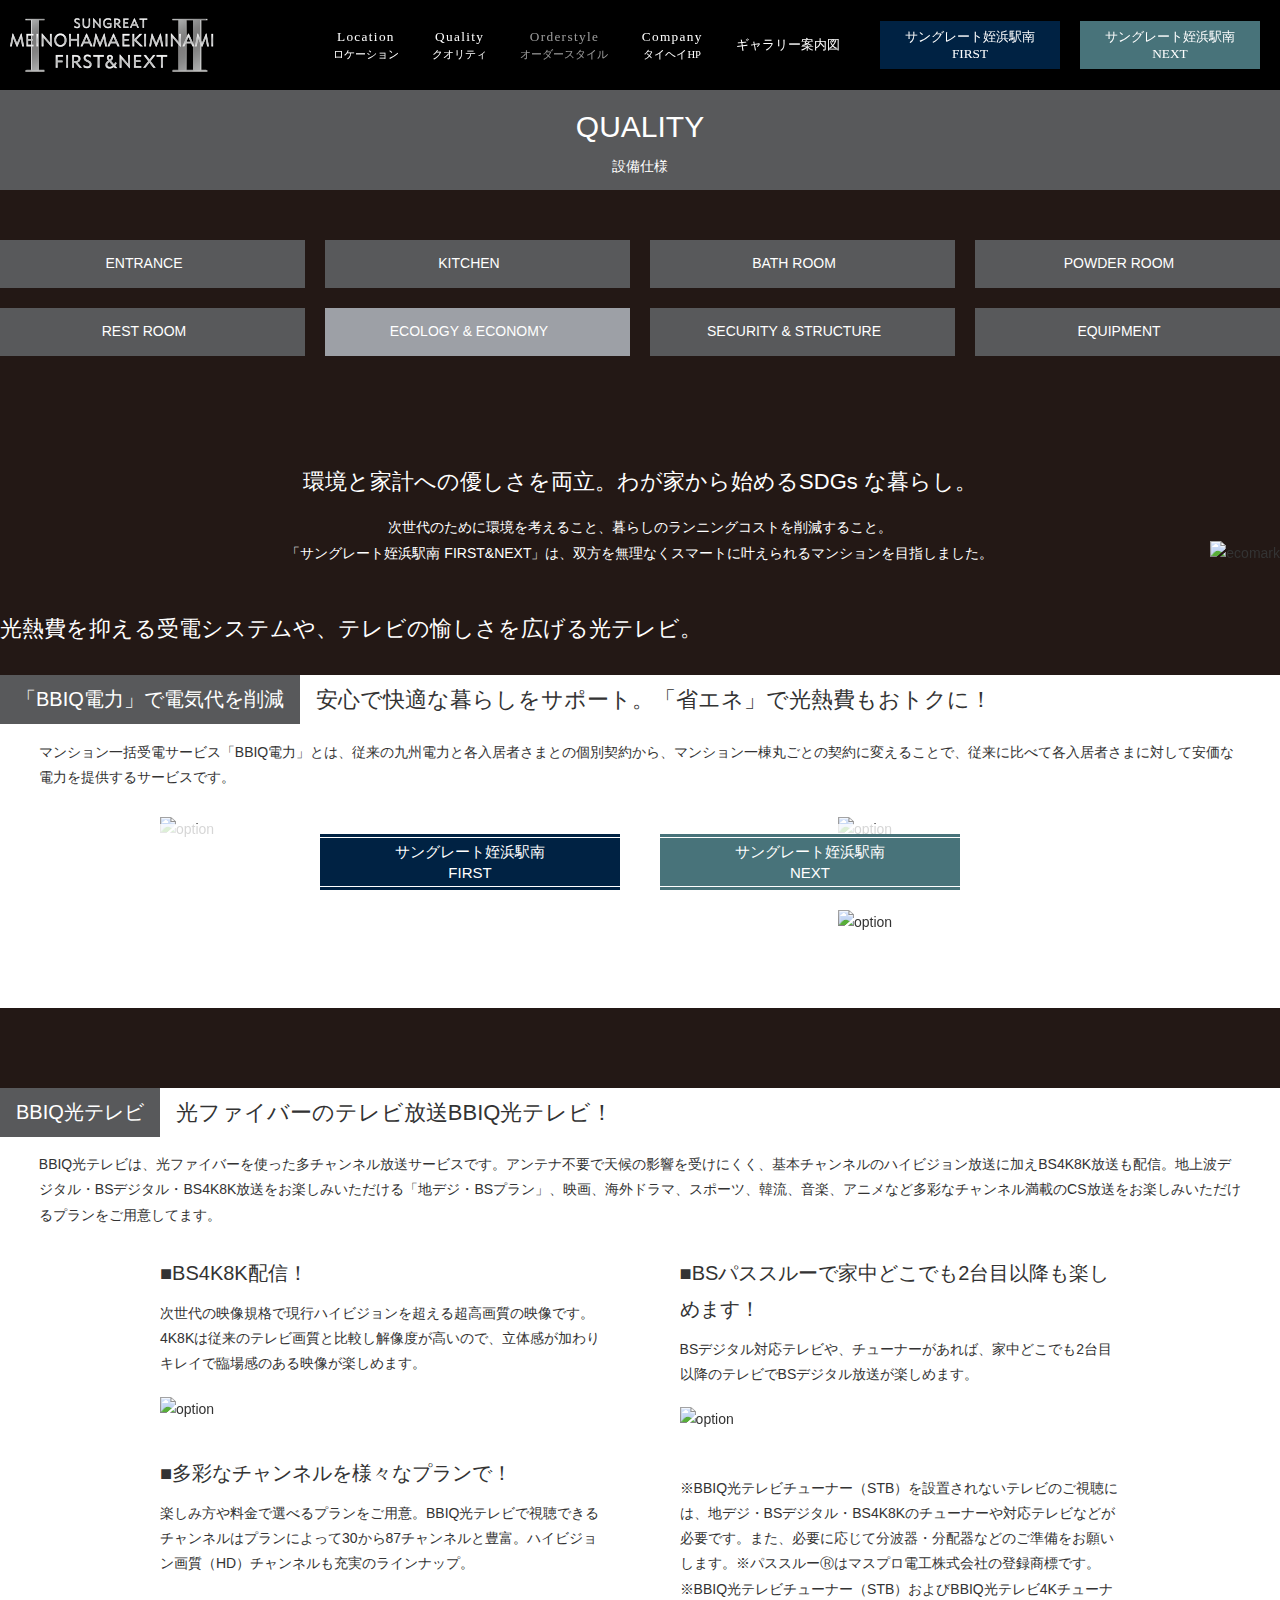
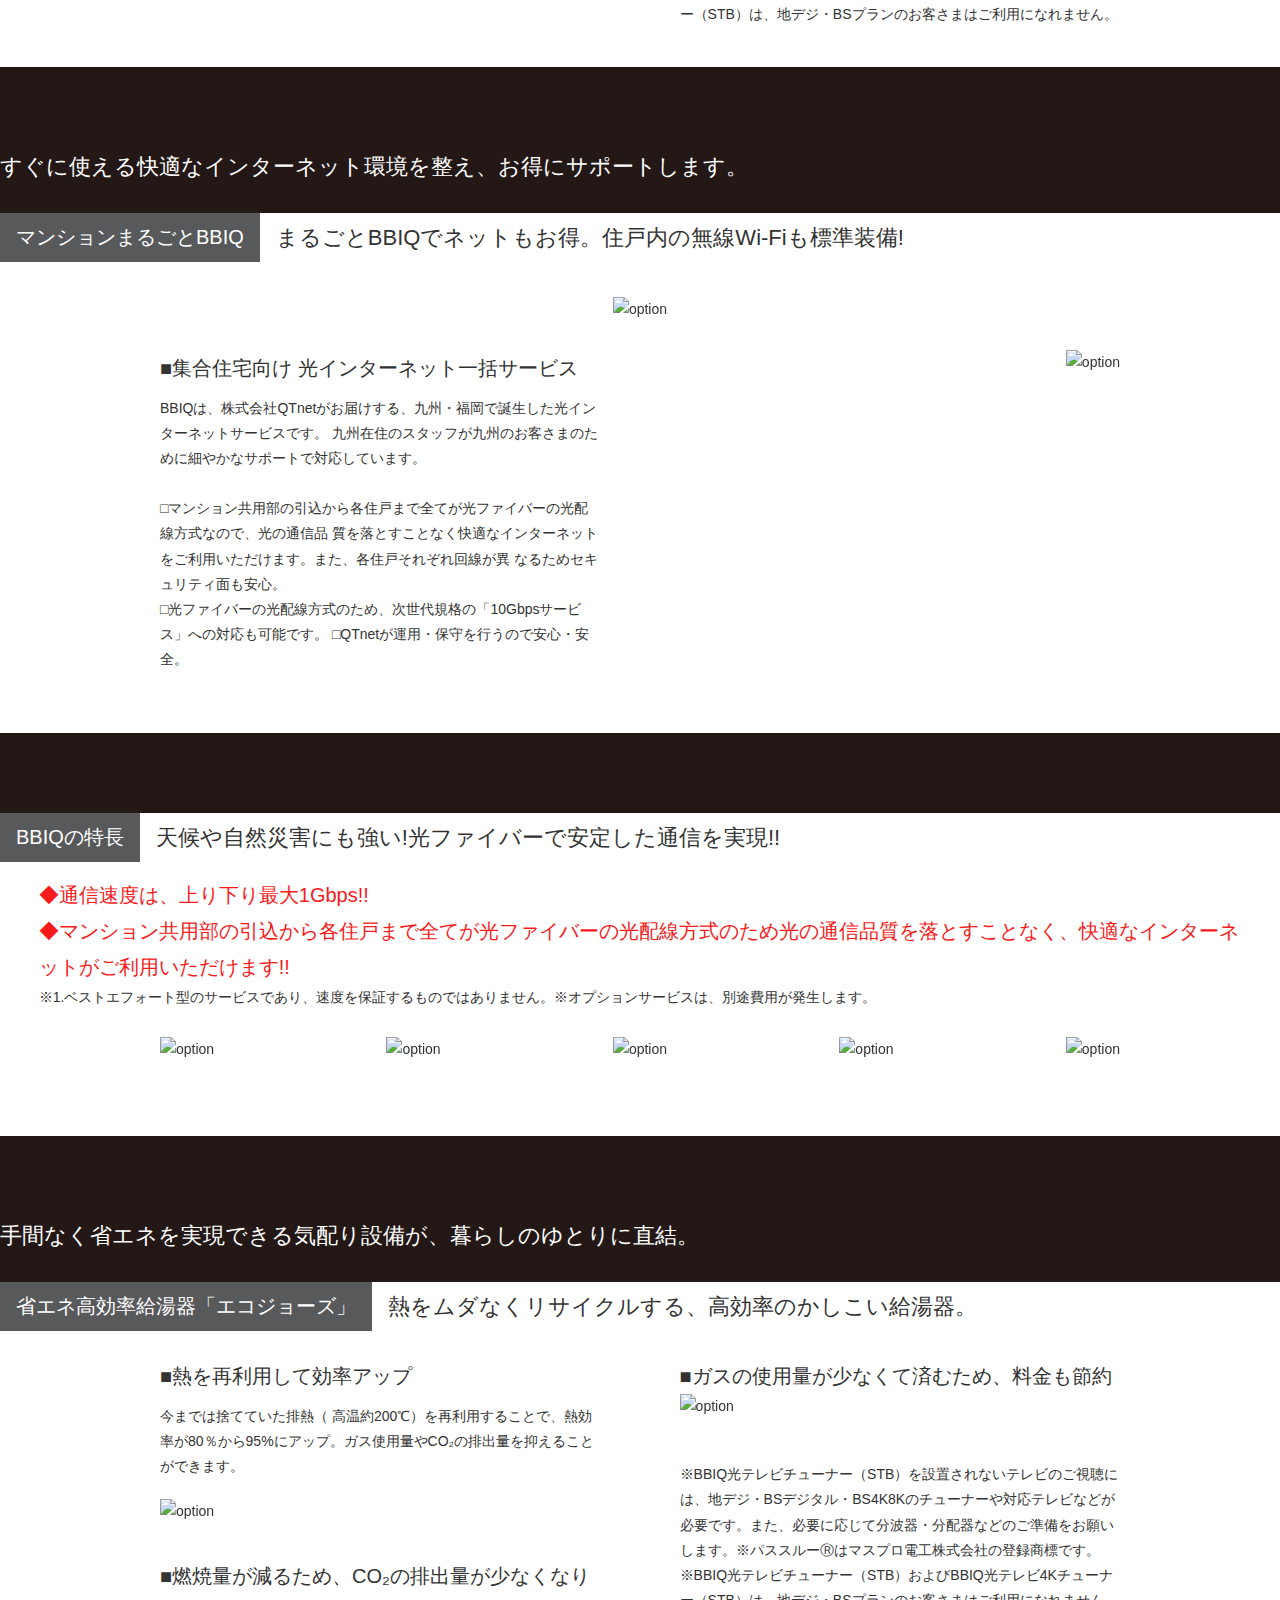
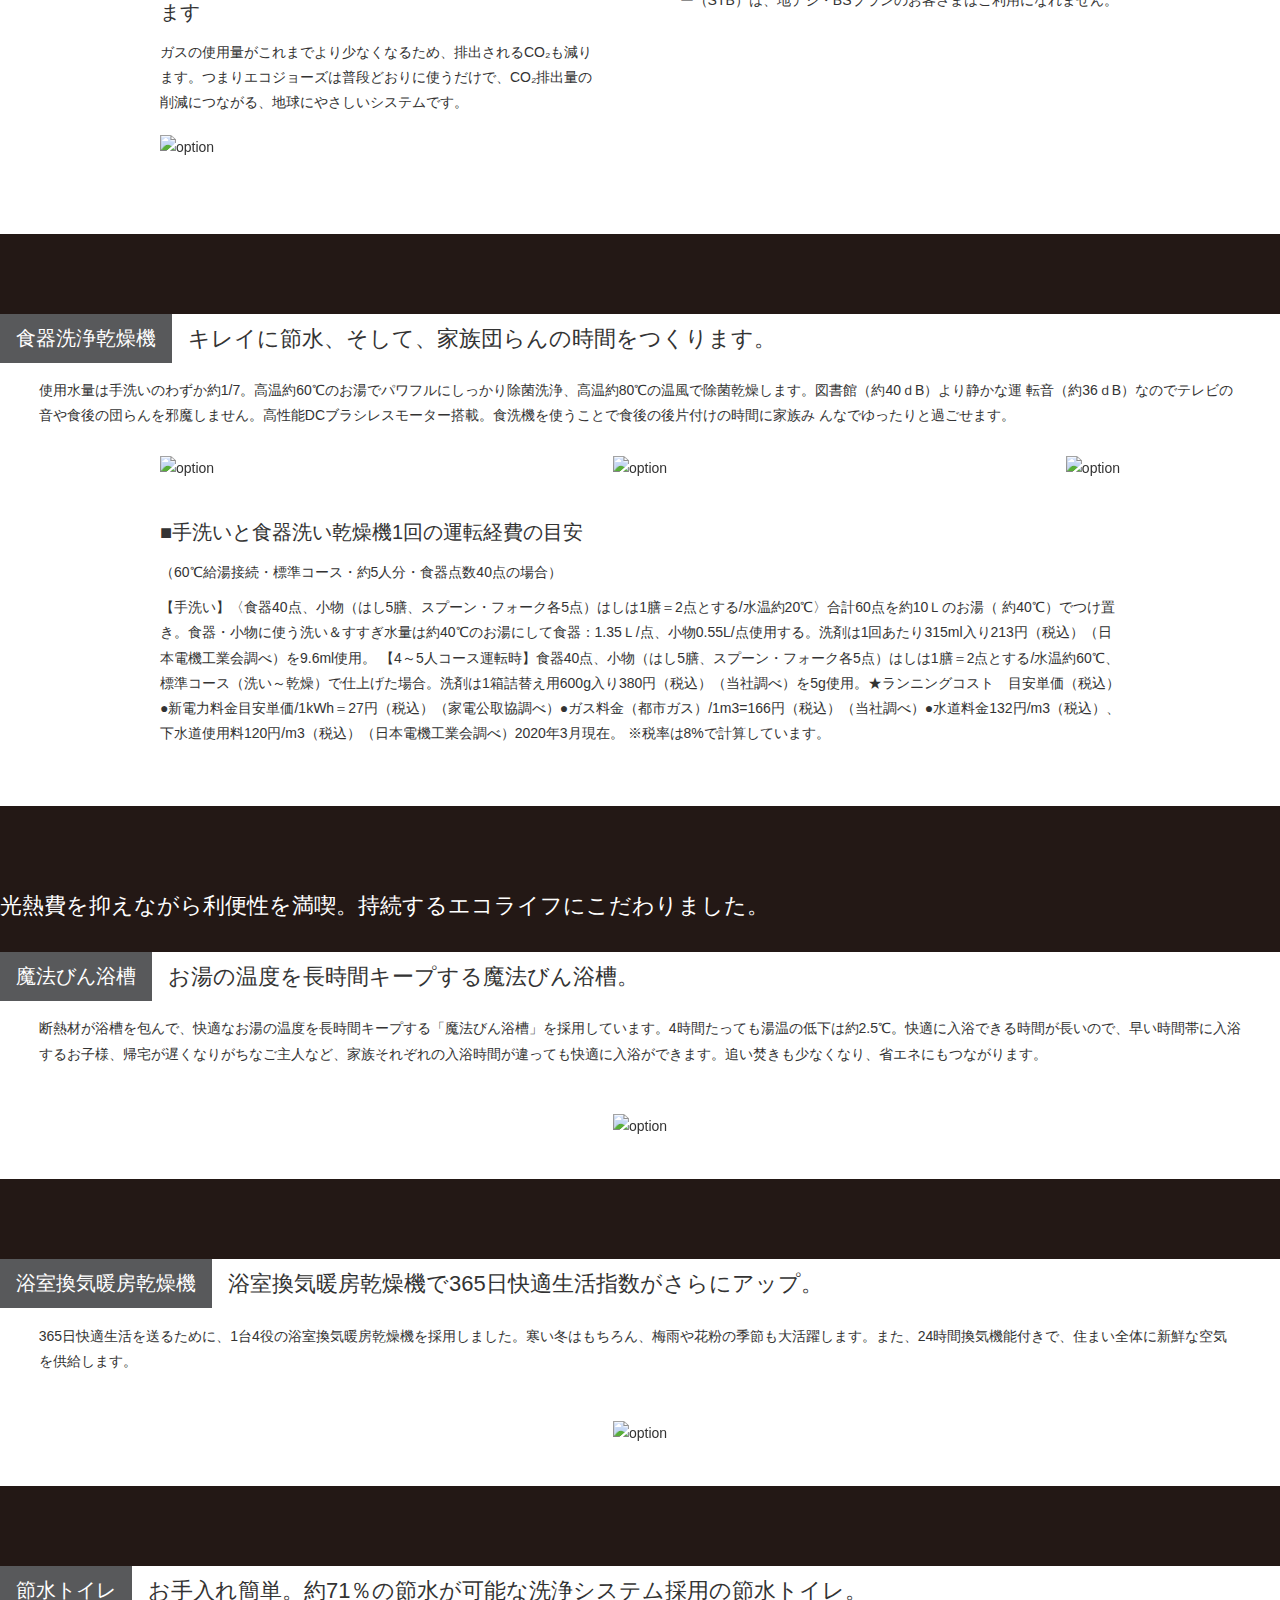
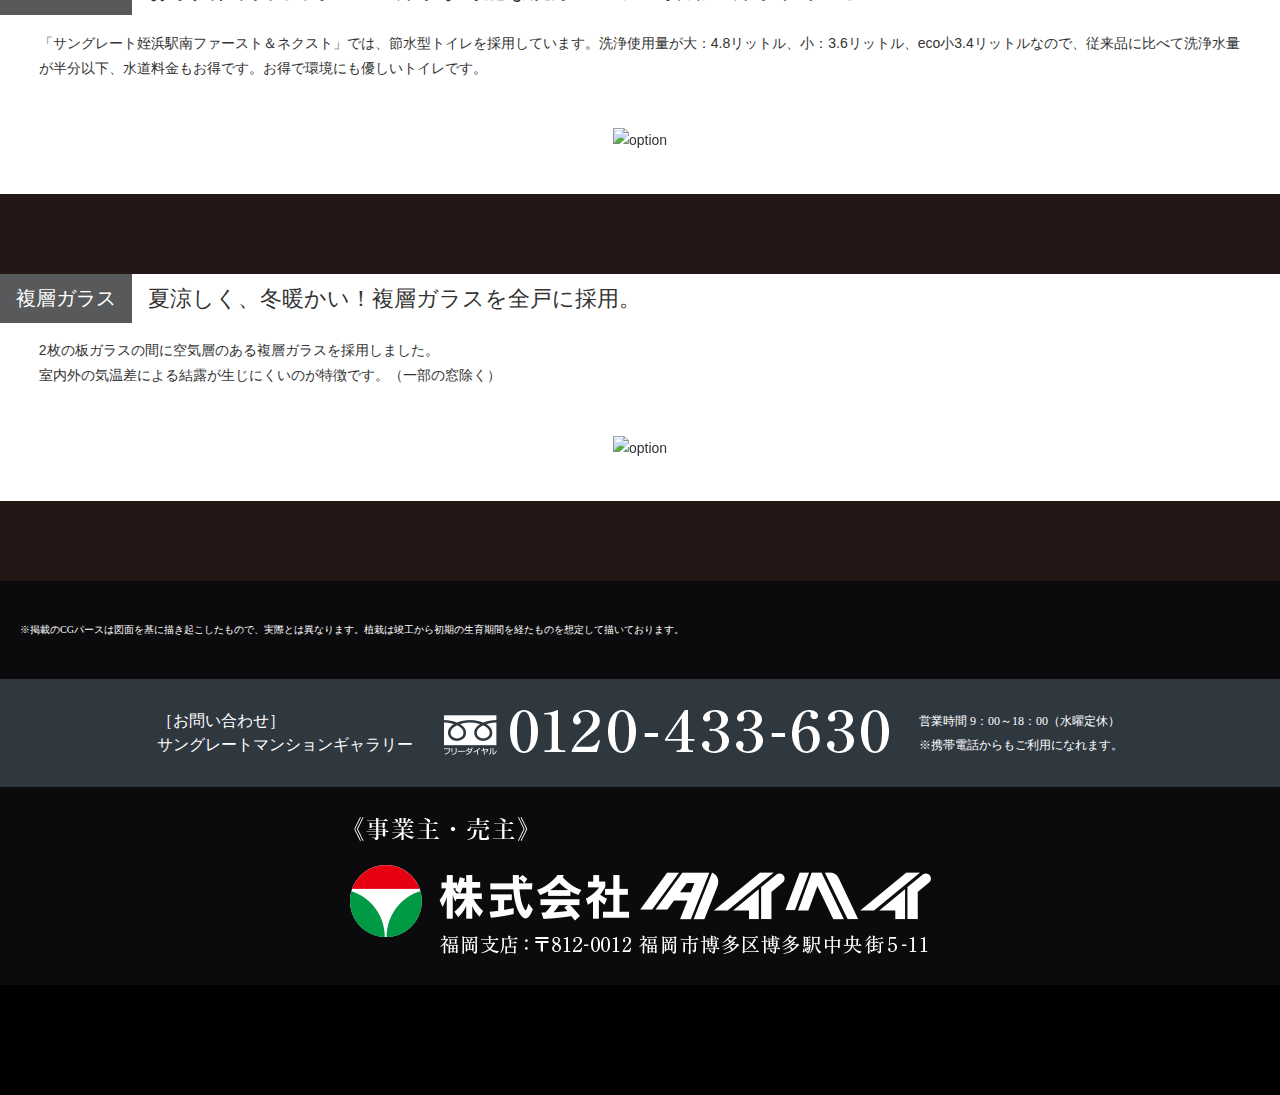
==== commit e87385b9: "fix footer" ====
--- a/ecology-economy.html
+++ b/ecology-economy.html
@@ -464,62 +464,44 @@
     </section>
 
 
-    <!-- Footer -->
-    <footer class="footer" id="footer">
-      <div class="footer__attention-area d-flex c_align-items-c">
-        <div class="c_container">
-          <p class="footer__attention-text">
-            ※掲載の写真は当社モデルルーム・メーカー写真等であり、タイプにより含まれないものや、実際とは設備・仕様等が異なる場合があります。また一部オプション（有料）が含まれています。<br>
-            ※家具・備品等は販売価格に含まれておりません。予めご了承下さい。
-          </p>
-        </div>
-      </div>
-      <div class="footer__top-area d-flex justify-content-center c_align-items-c">
-        <div class="footer__top-left-box">
-          <p class="footer__top-left-text">
-            [お問い合わせ]<br>
-            サングレートマンションギャラリー
-          </p>
-        </div>
-        <div class="footer__top-middle-box d-flex justify-content-center c_align-items-c">
-          <img class="footer__top-middle-img" src="image/common/freedial.jpg" alt="">
-          <p class="footer__top-middle-text">
-            0120-433-630
-          </p>
-        </div>
-        <div class="footer__top-right-box">
-          <p class="footer__top-right-text">
-            営業時間 10：00～18：00 （水曜定休）<br>
-            ※携帯電話からもご利用になれます。
-          </p>
-        </div>
-      </div>
-      <div class="footer__middle-area d-flex justify-content-center c_align-items-c">
-        <img class="footer__middle-img" src="image/common/footer.jpg" alt="footer-logo">
-      </div>
-      <div class="footer__bottom-area justify-content-center c_align-items-c">
-        <div class="footer__bottom-box footer__bottom-box--left d-flex c_align-items-c">
-          <a href="">
-            <p class="footer__bottom-text  text-center px-3">
-              サングレート姪浜駅南<br>
-              FIRST
-            </p>
-          </a>
-        </div>
-        <div class="footer__bottom-box footer__bottom-box--right d-flex c_align-items-c ">
-          <a href="">
-            <p class="footer__bottom-text text-center px-3">
-              サングレート姪浜駅南<br>
-              NEXT
-            </p>
-          </a>
-        </div>
-      </div>
-    </footer>
+    <div class="link">
+      <ul>
+        <li><a href="http://www.sun-great.com/meinohamafirst/" target="_blank"><p>サングレート姪浜駅南<br />FIRST</p></a></li>
+        <li><a href="http://www.sun-great.com/meinohamanext/" target="_blank"><p>サングレート姪浜駅南<br />NEXT</p></a></li>
+      </ul>
+    </div>
+<!-- フッター ここから -->
+<footer>
+	<!-- InstanceBeginEditable name="CAP" -->
+	<!-- ページ固有 編集可能エリア ここから -->
+	<div class="cap_wrap">
+		<div class="inner">
+			<p class="cap_l">※掲載のCGパースは図面を基に描き起こしたもので、実際とは異なります。植栽は竣工から初期の生育期間を経たものを想定して描いております。</p>
+		</div>
+	</div>
+	<!-- ページ固有 編集可能エリア ここまで -->
+	<!-- InstanceEndEditable -->
+	
+	<div class="contact">
+		<div class="inner">
+			<p class="tel1">［お問い合わせ］<br />サングレートマンションギャラリー</p>
+			<p class="tel2"><a href="tel:0120-433-630" class="sp_link"><img src="image/common/tel.png" alt="0120-433-630" class="2x" /></a></p>
+			<p class="tel3">営業時間 9：00～18：00（水曜定休）<br />※携帯電話からもご利用になれます。</p>
+		
+		</div>
+	</div>
+	
+	<div class="footer">
+	<p class="ta_c"><a href="http://www.web-taihei.co.jp/" target="_blank"><img src="image/common/f_logo@2x.png" class="2x" alt="株式会社タイヘイ"></a></p>
+	</div>
+</footer>
+
+
+
     <!-- jQuery Javascript読み込み -->
-    <script src="https://ajax.googleapis.com/ajax/libs/jquery/3.4.1/jquery.min.js"></script>
+    <script src="https://ajax.googleapis.com/ajax/libs/jquery/3.4.1/jquery.min.js"></script> 
     <!-- Bootstrap Javascript読み込み-->
-    <script src="//maxcdn.bootstrapcdn.com/bootstrap/3.3.5/js/bootstrap.min.js"></script>
+    <!-- <script src="//maxcdn.bootstrapcdn.com/bootstrap/3.3.5/js/bootstrap.min.js"></script> -->
     <!-- Javascript読み込み -->
     <script src="script/script.js"></script>
 </body>
--- a/stylesheet/ecology-economy/ecology-economy.css
+++ b/stylesheet/ecology-economy/ecology-economy.css
@@ -634,611 +634,8 @@
     width: 85.7%;
   }
 }
-/* ヘッダースタイル共通 */
-.header {
-  height: 90px;
-  font-family: serif;
-}
-
-.header__container {
-  align-items: center;
-}
-
-.header__logo-img {
-  height: 100%;
-}
-
-.header__menu-item {
-  align-items: center;
-  height: 56.8px;
-  margin-right: 18.9px;
-}
-
-.header__menu-item--background-left {
-  background-color: rgb(99, 99, 99);
-}
-
-.header__menu-item--background-right {
-  background-color: rgb(130, 130, 130);
-}
-
-/* ハンバーガーメニュー */
-/* ハンバーガーメニュー初期非表示 */
-.burgerButton-area {
-  display: none;
-}
-
-.burgerButton-menu-text {
-  display: none;
-}
-
-/* レスポンシブ */
-@media all and (max-width: 768px) {
-  .header {
-    position: fixed;
-    z-index: 10;
-    top: 0;
-    width: 100%;
-  }
-  .header br {
-    display: none;
-  }
-  /*ハンバーガーメニュー */
-  /* ハンバーガーメニューボタン */
-  .burgerButton-area {
-    display: block;
-    padding-right: 10px;
-  }
-  .burgerButton-menu-text {
-    display: block;
-  }
-  .burgerButton {
-    display: block;
-    width: 50px;
-    height: 50px;
-    position: relative;
-    z-index: 20;
-    border: none;
-    float: right;
-  }
-  .bar {
-    width: 30px;
-    height: 1px;
-    display: block;
-    position: absolute;
-    left: 50%;
-    transform: translateX(-50%);
-    background-color: #fff;
-  }
-  .bar_top {
-    top: 10px;
-  }
-  .bar_mid {
-    top: 50%;
-    transform: translate(-50%, -50%);
-  }
-  .bar_bottom {
-    bottom: 10px;
-  }
-  .burgerButton.close .bar_top {
-    transform: translate(-50%, 15px) rotate(45deg);
-    transition: transform 0.3s;
-  }
-  .burgerButton.close .bar_mid {
-    opacity: 0;
-    transition: opacity 0.3s;
-  }
-  .burgerButton.close .bar_bottom {
-    transform: translate(-50%, -13px) rotate(-45deg);
-    transition: transform 0.3s;
-  }
-  .burgerButton-menu-text {
-    text-align: center;
-  }
-  /* ハンバーガーメニュー内スタイル */
-  .navWrapper {
-    transform: translateX(100%);
-    transition: 0.3s;
-    width: 100vw;
-    height: 100vh;
-    position: fixed;
-    top: 0;
-    left: 0;
-    z-index: 10;
-  }
-  .headerNav {
-    background-color: #1B1310;
-    z-index: 5;
-    width: 100%;
-    height: 65vh;
-    right: 0;
-    position: absolute;
-  }
-  .headerNav .navList {
-    display: block;
-    position: absolute;
-    top: 35vh;
-    right: -6%;
-    transform: translate(-50%, -50%);
-    text-align: center;
-  }
-  .headerNav .navItem {
-    margin-right: 0;
-    display: block;
-  }
-  /* burgerButtonがクリックされ、jQueryでcloseクラスが追加された時のアクション */
-  .burgerButton .close .bar_top {
-    transform: translate(-50%, 10px) rotate(45deg);
-    transition: transform 0.3s;
-  }
-  .burgerButton .close .bar_mid {
-    opacity: 0;
-    transition: opacity 0.3s;
-  }
-  .burgerButton .close .bar_bottom {
-    transform: translate(-50%, -8px) rotate(-45deg);
-    transition: transform 0.3s;
-  }
-  /* ハンバーガーボタンが押され、slide-in classが追加されたときのアクション */
-  .slide-in {
-    transform: translateX(0);
-    transition: 0.3s;
-  }
-  .headerMenu li {
-    line-height: 48px;
-  }
-}
-.nav_ord a {
-  opacity: 0.6;
-  pointer-events: none;
-}
-
-@media screen and (max-width: 768px) {
-  .navi_pc {
-    display: none;
-  }
-}
-@media not screen, screen and (min-width: 769px) {
-  .navi_sp {
-    display: none;
-  }
-}
-header {
-  position: fixed;
-  z-index: 999;
-  top: 0;
-  left: 0;
-  right: 0;
-  height: 90px;
-  background: rgba(0, 0, 0, 0.6);
-}
-
-@media screen and (max-width: 768px) {
-  header {
-    height: 70px;
-  }
-}
-div.header {
-  margin: 0 auto;
-  position: relative;
-  height: 100%;
-  color: #fff;
-}
-
-div.header .logo {
-  max-width: 261px;
-  position: absolute;
-  top: 0;
-  bottom: 0;
-  left: 10px;
-  line-height: 0;
-  font-size: 0;
-  display: flex;
-  align-items: center;
-}
-
-@media screen and (max-width: 1000px) {
-  div.header .logo {
-    max-width: 220px;
-  }
-}
-@media screen and (max-width: 768px) {
-  div.header .logo {
-    max-width: 200px;
-  }
-}
-div.header ul.headnavi {
-  max-width: 380px;
-  width: 100%;
-  position: absolute;
-  top: 21px;
-  right: 20px;
-  bottom: 21px;
-  display: flex;
-  justify-content: space-between;
-}
-
-@media screen and (max-width: 1130px) {
-  div.header ul.headnavi {
-    max-width: 280px;
-    right: 10px;
-  }
-}
-@media screen and (max-width: 768px) {
-  div.header ul.headnavi {
-    display: none;
-  }
-}
-div.header ul.headnavi li {
-  text-align: center;
-  width: 47.37%;
-}
-
-div.header ul.headnavi li a {
-  width: 100%;
-  height: 100%;
-  display: flex;
-  justify-content: center;
-  align-items: center;
-  transition: opacity 0.3s ease-in-out;
-  font-size: clamp(10px, 1.04vw, 14px);
-  line-height: 1.3;
-  padding: 0.6em 0.5em;
-}
-
-body:not(.mobile) div.header ul.headnavi li a:hover {
-  opacity: 0.7;
-}
-
-div.header ul.headnavi li.first_item a {
-  background: #002243;
-}
-
-div.header ul.headnavi li.next_item a {
-  background: #48737a;
-}
-
-div.header .nav_btn {
-  position: fixed;
-  top: 10px;
-  right: 10px;
-  cursor: pointer;
-  z-index: 9999;
-  width: 40px;
-  height: 40px;
-  transition: all 0.5s ease-in-out;
-  display: none;
-}
-
-@media screen and (max-width: 768px) {
-  div.header .nav_btn {
-    display: block;
-  }
-}
-div.header .nav_btn hr {
-  width: 24px;
-  background: #fff;
-  height: 2px;
-  position: absolute;
-  border: none;
-  transform-origin: center center;
-  left: 0;
-  right: 0;
-  margin: 0 auto;
-  transition: top 0.2s ease-in-out 0.3s, transform 0.2s ease-in-out 0s;
-}
-
-div.header .nav_btn hr:nth-child(1) {
-  top: 5px;
-}
-
-div.header .nav_btn hr:nth-child(2) {
-  top: 13px;
-}
-
-div.header .nav_btn hr:nth-child(3) {
-  top: 21px;
-}
-
-div.header .nav_btn .hamb_txt {
-  position: absolute;
-  top: 25px;
-  left: 0;
-  width: 100%;
-  height: 20px;
-  font-size: 10px;
-  font-weight: bold;
-  color: #fff;
-  text-align: center;
-  transition: all 0.5s ease-in-out;
-}
-
-div.header .nav_btn .hamb_txt.close {
-  opacity: 0;
-}
-
-body.nav_open div.header .nav_btn hr {
-  transition: top 0.2s ease-in-out 0s, transform 0.2s ease-in-out 0.3s;
-}
-
-body.nav_open div.header .nav_btn hr:nth-child(1) {
-  transform: rotate(45deg);
-  top: 13px;
-}
-
-body.nav_open div.header .nav_btn hr:nth-child(2) {
-  transform: scaleX(0);
-  top: 13px;
-}
-
-body.nav_open div.header .nav_btn hr:nth-child(3) {
-  transform: rotate(-45deg);
-  top: 13px;
-}
-
-body.nav_open div.header .nav_btn .hamb_txt.open {
-  opacity: 0;
-}
-
-body.nav_open div.header .nav_btn .hamb_txt.close {
-  opacity: 1;
-}
-
-@media screen and (max-width: 768px) {
-  .gnavi_outer {
-    display: none;
-    position: absolute;
-    top: 70px;
-    left: 0;
-    right: 0;
-  }
-}
-@media screen and (max-width: 768px) {
-  nav.gnavi_wrap {
-    position: relative;
-    display: block;
-    width: 100%;
-  }
-}
-ul.gnavi {
-  position: absolute;
-  top: 10px;
-  bottom: 10px;
-  right: 440px;
-  text-align: center;
-  display: flex;
-  justify-content: flex-start;
-  align-items: center;
-}
-
-@media screen and (max-width: 1130px) {
-  ul.gnavi {
-    right: 310px;
-  }
-}
-@media screen and (max-width: 768px) {
-  ul.gnavi {
-    position: relative;
-    width: 100%;
-    left: 0;
-    right: 0;
-    top: 0;
-    bottom: auto;
-    /*background: rgba(#000,0.6);*/
-    background: #000;
-    justify-content: space-between;
-  }
-}
-@media screen and (max-width: 480px) {
-  ul.gnavi {
-    flex-wrap: wrap;
-  }
-}
-ul.gnavi li {
-  font-size: clamp(12px, 1.04vw, 14px);
-  line-height: 1;
-  color: #fff;
-  margin-left: 2.5em;
-}
-
-@media screen and (max-width: 1130px) {
-  ul.gnavi li {
-    margin-left: 1.5em;
-  }
-}
-@media screen and (max-width: 768px) {
-  ul.gnavi li {
-    font-size: 14px;
-    width: 32%;
-    margin-left: 0;
-  }
-}
-@media screen and (max-width: 480px) {
-  ul.gnavi li {
-    width: 48%;
-    margin-left: 0;
-  }
-  ul.gnavi li.nav_sun {
-    display: none;
-  }
-  ul.gnavi li.nav_wor {
-    display: none;
-  }
-}
-ul.gnavi li a {
-  width: 100%;
-  display: flex;
-  flex-direction: column;
-  align-items: center;
-  justify-content: center;
-  text-align: center;
-  position: relative;
-  transition: opacity 0.3s ease-in-out;
-}
-
-@media screen and (max-width: 768px) {
-  ul.gnavi li a {
-    padding: 12px 5px;
-  }
-}
-ul.gnavi li a .en {
-  margin-bottom: 0.5em;
-  letter-spacing: 0.1em;
-}
-
-ul.gnavi li a .jp {
-  font-size: 0.8em;
-}
-
-ul.gnavi li a.cr, body:not(.mobile) ul.gnavi li a:hover {
-  opacity: 0.7;
-}
-
-ul.gnavi .navi_pc {
-  display: block;
-}
-
-@media screen and (max-width: 768px) {
-  ul.gnavi .navi_pc {
-    display: none;
-  }
-}
-ul.gnavi .navi_sp {
-  display: none;
-}
-
-@media screen and (max-width: 768px) {
-  ul.gnavi .navi_sp {
-    display: block;
-  }
-}
-ul.breadlist {
-  max-width: 960px;
-  margin: 0 auto;
-  padding: 10px 10px;
-  box-sizing: content-box;
-}
-
-ul.breadlist li {
-  display: inline-block;
-}
-
-ul.breadlist li:after {
-  content: "> ";
-}
-
-ul.breadlist li:last-child:after {
-  content: none;
-}
-
-ul.breadlist li a {
-  text-decoration: underline;
-}
-
-body:not(.mobile) ul.breadlist li a:hover {
-  text-decoration: none;
-}
-
-/* フッター共通スタイル */
-.footer {
-  font-family: serif;
-}
-
-.footer__attention-area {
-  height: 154px;
-  background-color: #000000;
-}
-
-.footer__attention-text {
-  font-size: 12px;
-}
-
-.footer__top-area {
-  height: 100.8px;
-  background-color: rgb(47, 56, 63);
-}
-
-.footer__middle-area {
-  height: 128.3px;
-  background-color: #000000;
-}
-
-.footer__top-left-text {
-  font-size: 12px;
-}
-
-.footer__top-middle-box {
-  margin-left: 28.3px;
-  margin-right: 28.3px;
-}
-
-.footer__top-middle-img {
-  margin-right: 9.4px;
-}
-
-.footer__top-middle-text {
-  font-size: 50px;
-}
-
-.footer__top-right-text {
-  font-size: 12px;
-}
-
-.footer__bottom-area {
-  display: flex;
-  height: 100.8px;
-  background-color: rgb(47, 56, 63);
-}
-
-.footer__bottom-box {
-  height: 73.3px;
-}
-
-.footer__bottom-box--left {
-  margin-right: 28.3px;
-  background-color: rgb(99, 99, 99);
-}
-
-.footer__bottom-box--right {
-  margin-left: 28.3px;
-  background-color: rgb(130, 130, 130);
-}
-
-.footer__bottom-text {
-  line-height: 26px;
-  border-top: 1px solid #ffffff;
-  border-bottom: 1px solid #ffffff;
-}
-
-@media all and (max-width: 768px) {
-  .footer__top-area {
-    flex-direction: column;
-    height: auto;
-    padding-top: 1.5rem;
-    padding-bottom: 1.5rem;
-  }
-  .footer__top-left-box {
-    margin-top: 8.4px;
-  }
-  .footer__top-left-text {
-    text-align: center;
-  }
-  .footer__top-middle-img {
-    width: 11%;
-  }
-  .footer__top-middle-text {
-    font-size: 36px;
-  }
-  .footer__top-right-box {
-    margin-bottom: 8.4px;
-  }
-  .footer__top-right-text {
-    text-align: center;
-  }
-  .footer__bottom-area {
-    display: none;
-  }
-}
+/* @use "../import/header";
+@use "../import/footer"; */
 .option {
   margin-top: 43.7px;
   margin-bottom: 26.2px;
@@ -1378,7 +775,7 @@
 
 @media all and (max-width: 768px) {
   .topview2__ecomark-img {
-    top: 90px;
+    top: 50px;
   }
   .topview2__heading-toptext {
     margin-top: 146px;
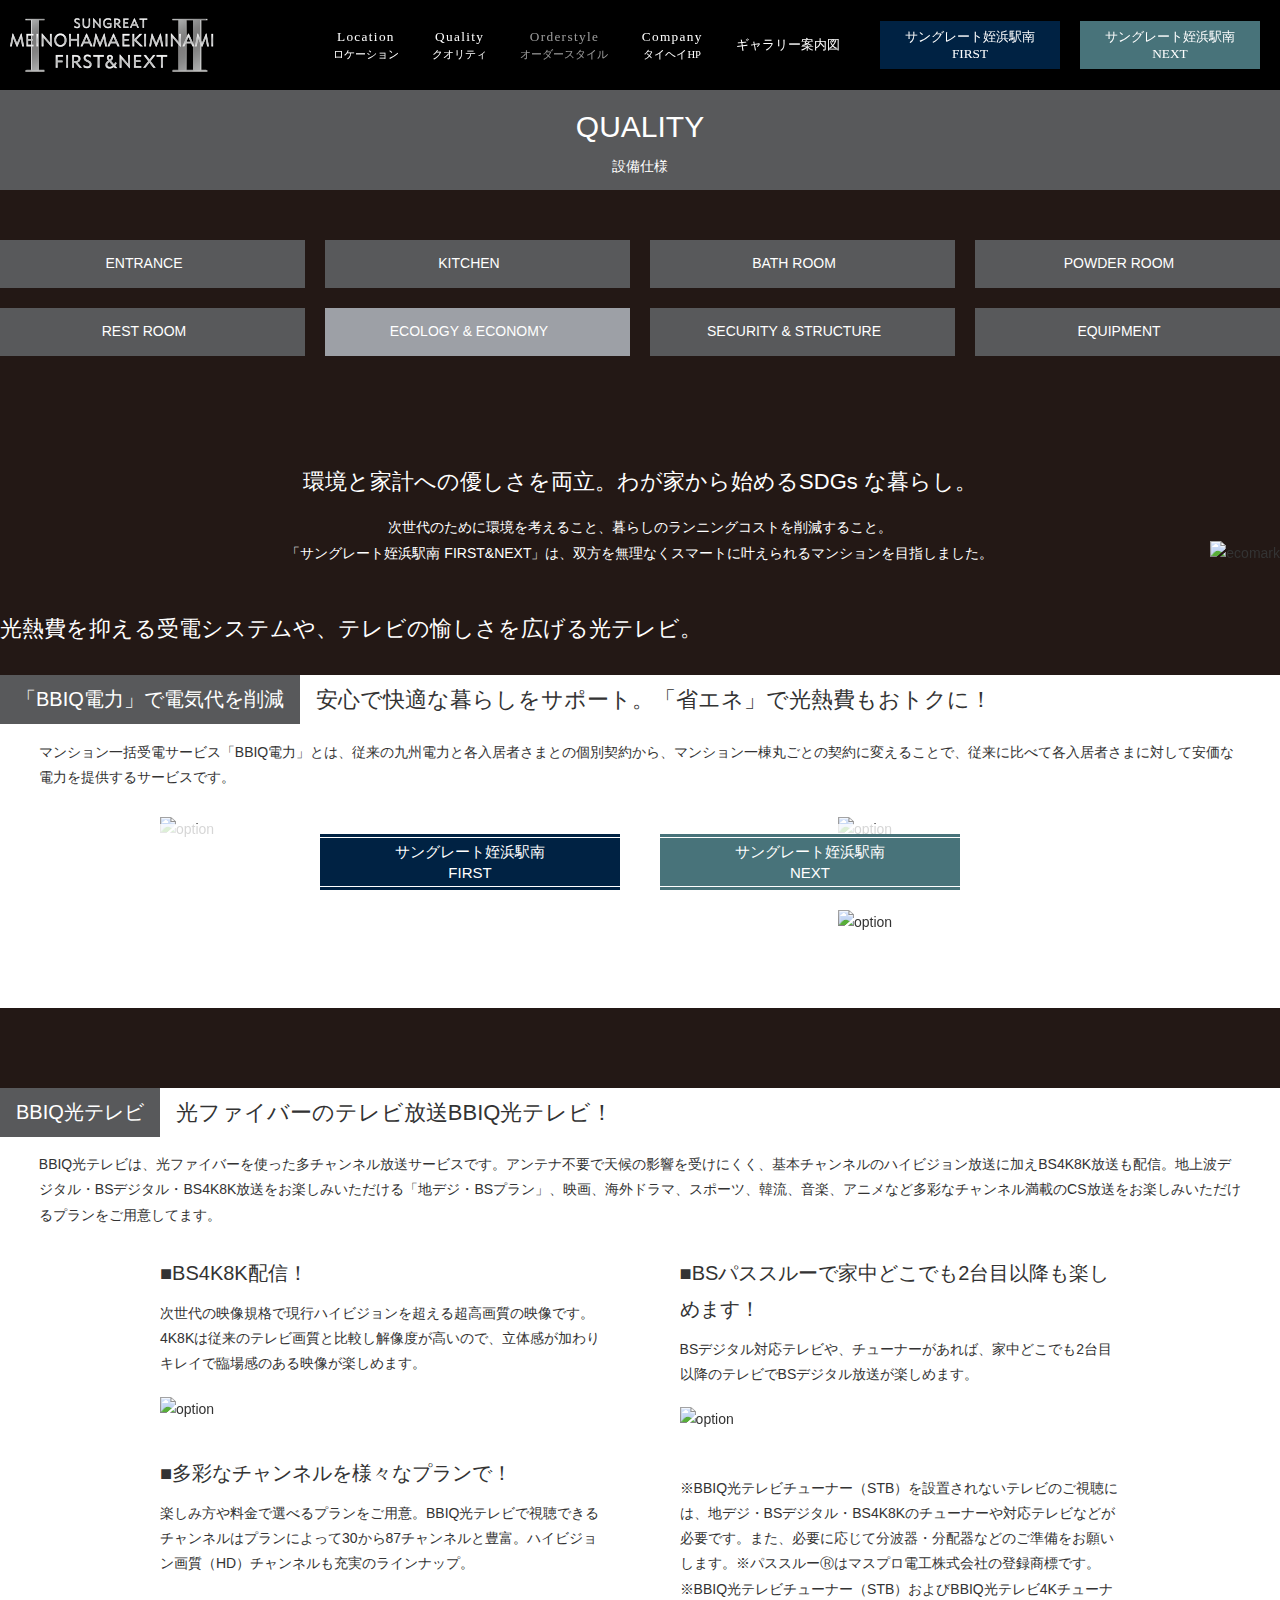
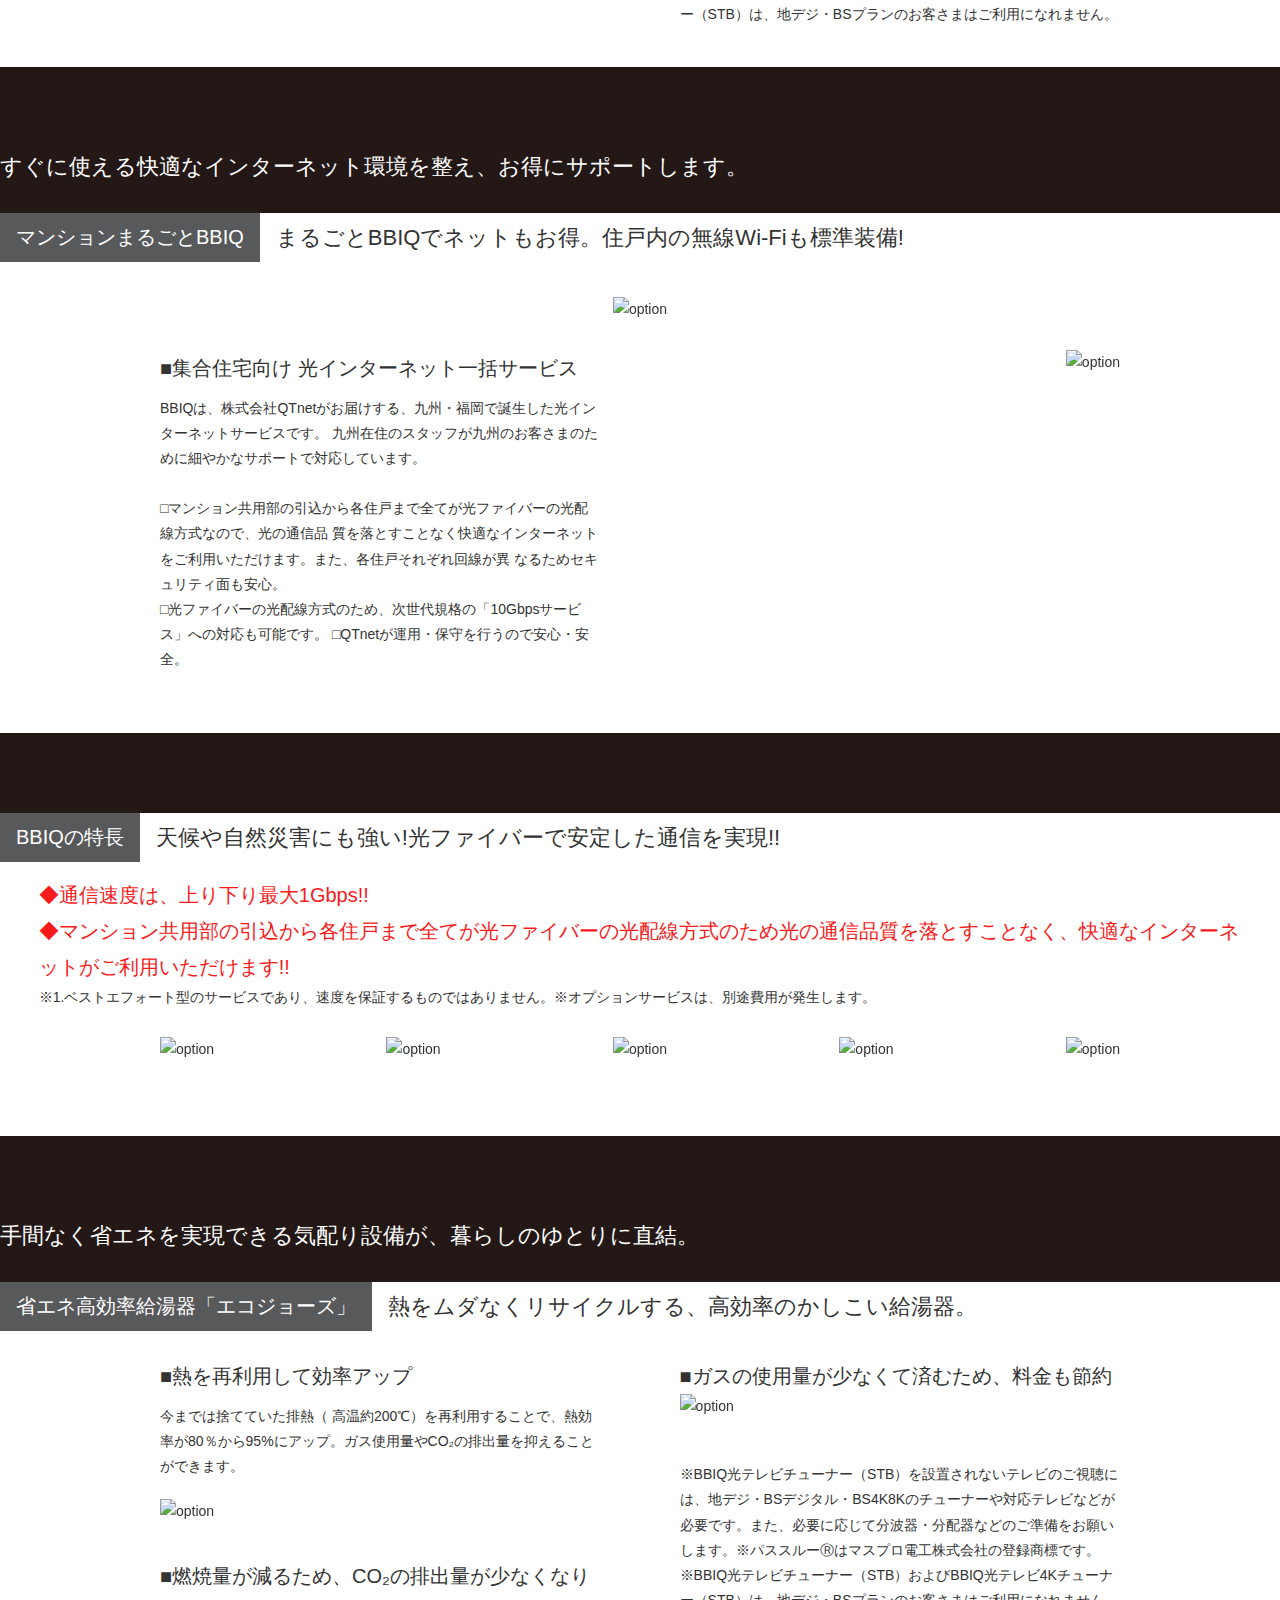
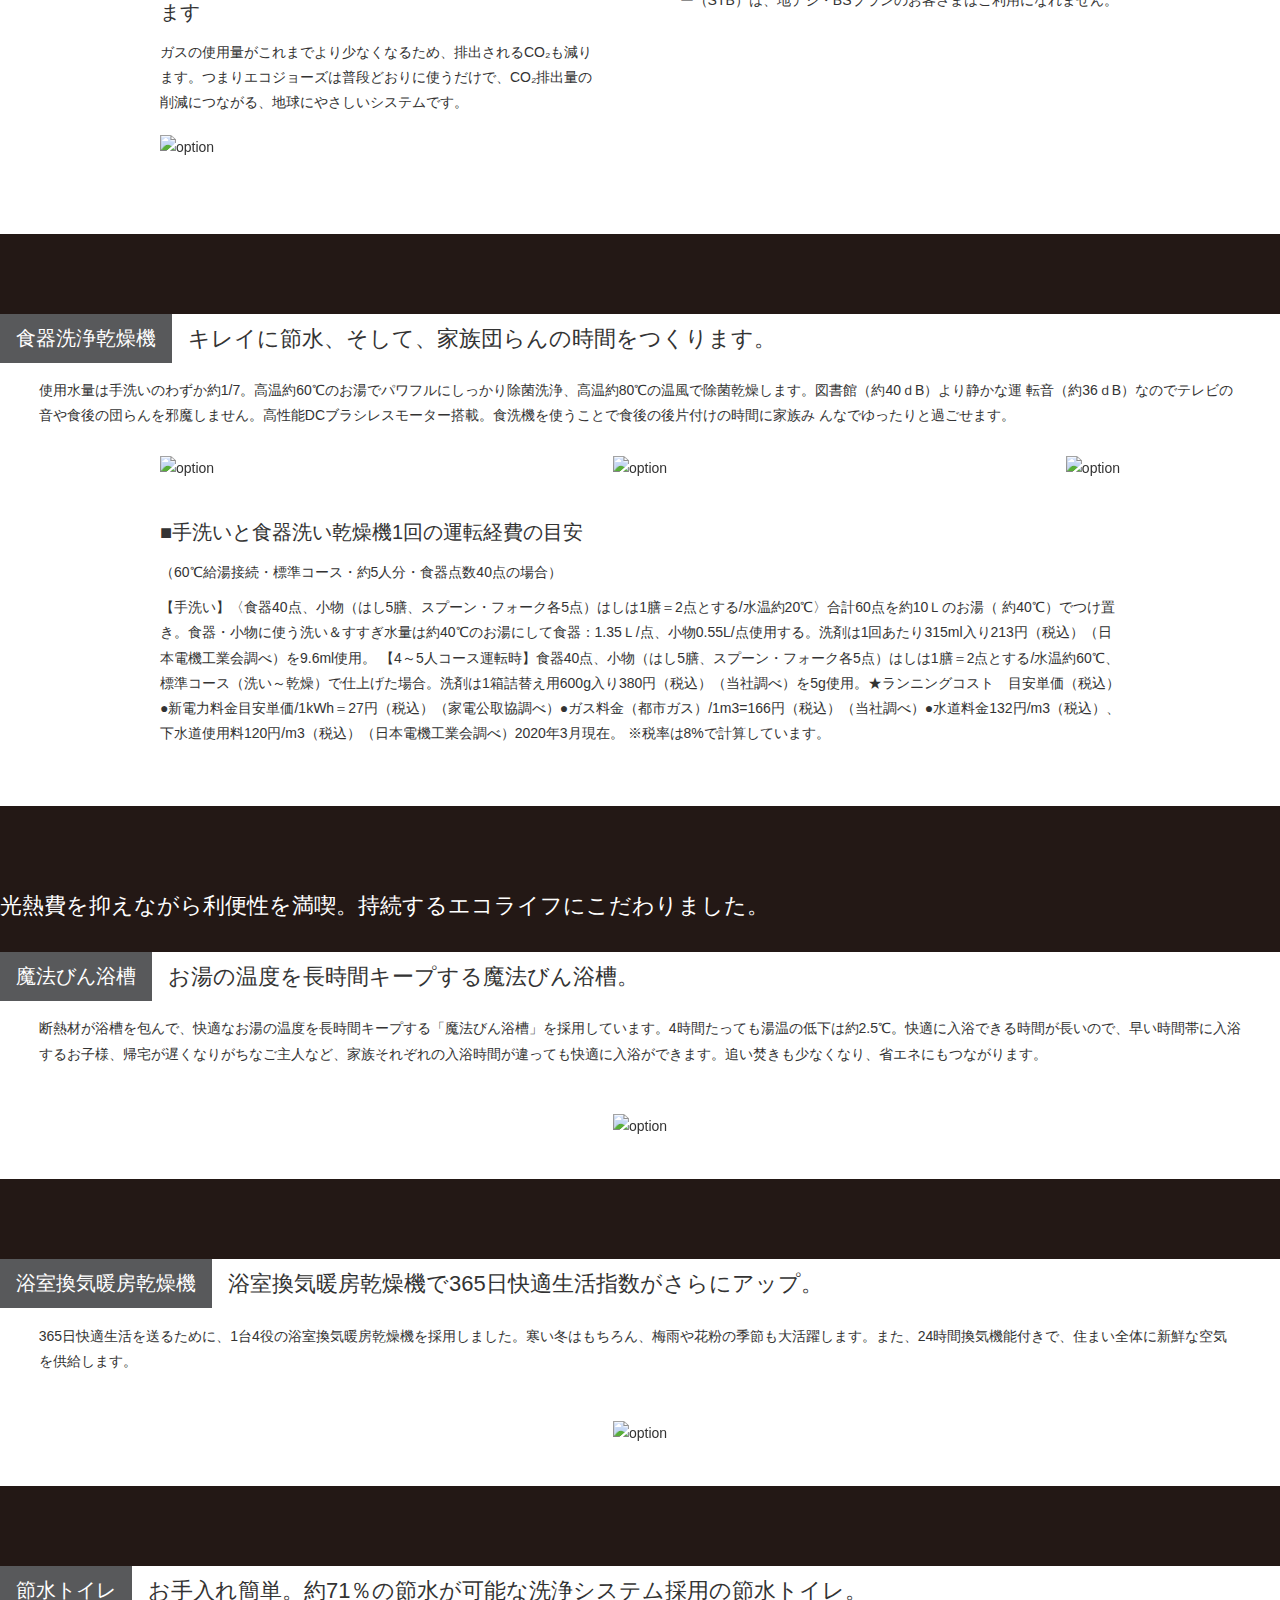
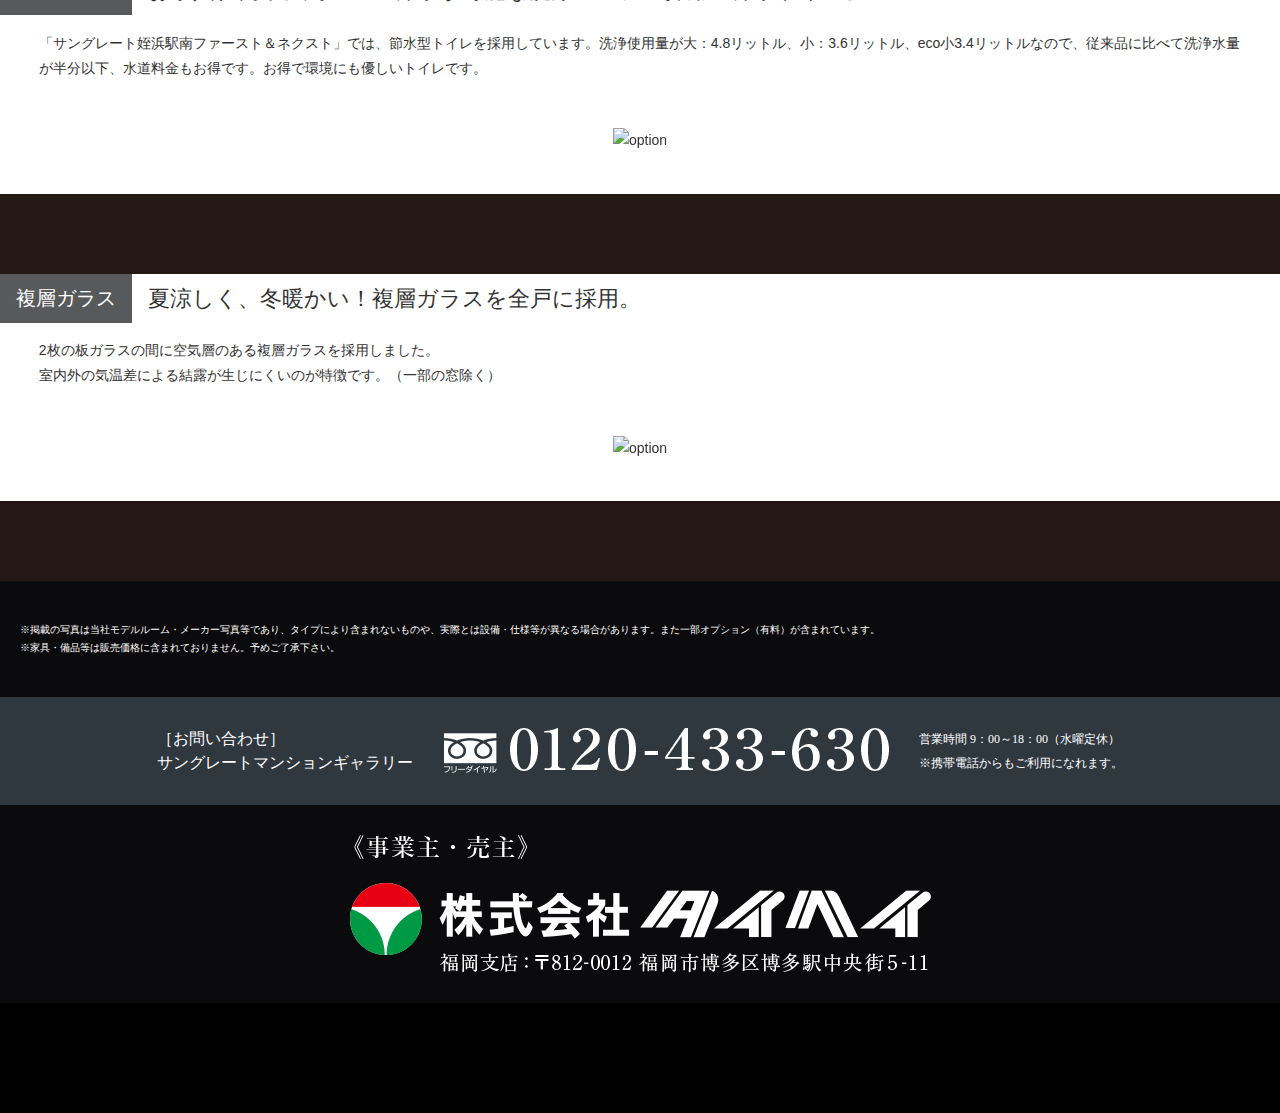
==== commit d990ea2f: "set alt" ====
--- a/ecology-economy.html
+++ b/ecology-economy.html
@@ -34,7 +34,7 @@
 			<p class="logo">
 				<a href="index.html">
 					<span class="logo_img">
-						<img src="image/common/logo.png" alt="">
+						<img src="image/common/logo.png" alt="logo">
 					</span>
 				</a>
 			</p>
@@ -476,7 +476,9 @@
 	<!-- ページ固有 編集可能エリア ここから -->
 	<div class="cap_wrap">
 		<div class="inner">
-			<p class="cap_l">※掲載のCGパースは図面を基に描き起こしたもので、実際とは異なります。植栽は竣工から初期の生育期間を経たものを想定して描いております。</p>
+			<p class="cap_l">
+        ※掲載の写真は当社モデルルーム・メーカー写真等であり、タイプにより含まれないものや、実際とは設備・仕様等が異なる場合があります。また一部オプション（有料）が含まれています。<br>
+        ※家具・備品等は販売価格に含まれておりません。予めご了承下さい。</p>
 		</div>
 	</div>
 	<!-- ページ固有 編集可能エリア ここまで -->
@@ -495,6 +497,7 @@
 	<p class="ta_c"><a href="http://www.web-taihei.co.jp/" target="_blank"><img src="image/common/f_logo@2x.png" class="2x" alt="株式会社タイヘイ"></a></p>
 	</div>
 </footer>
+<div class="footer__blank"></div>
 
 
 
